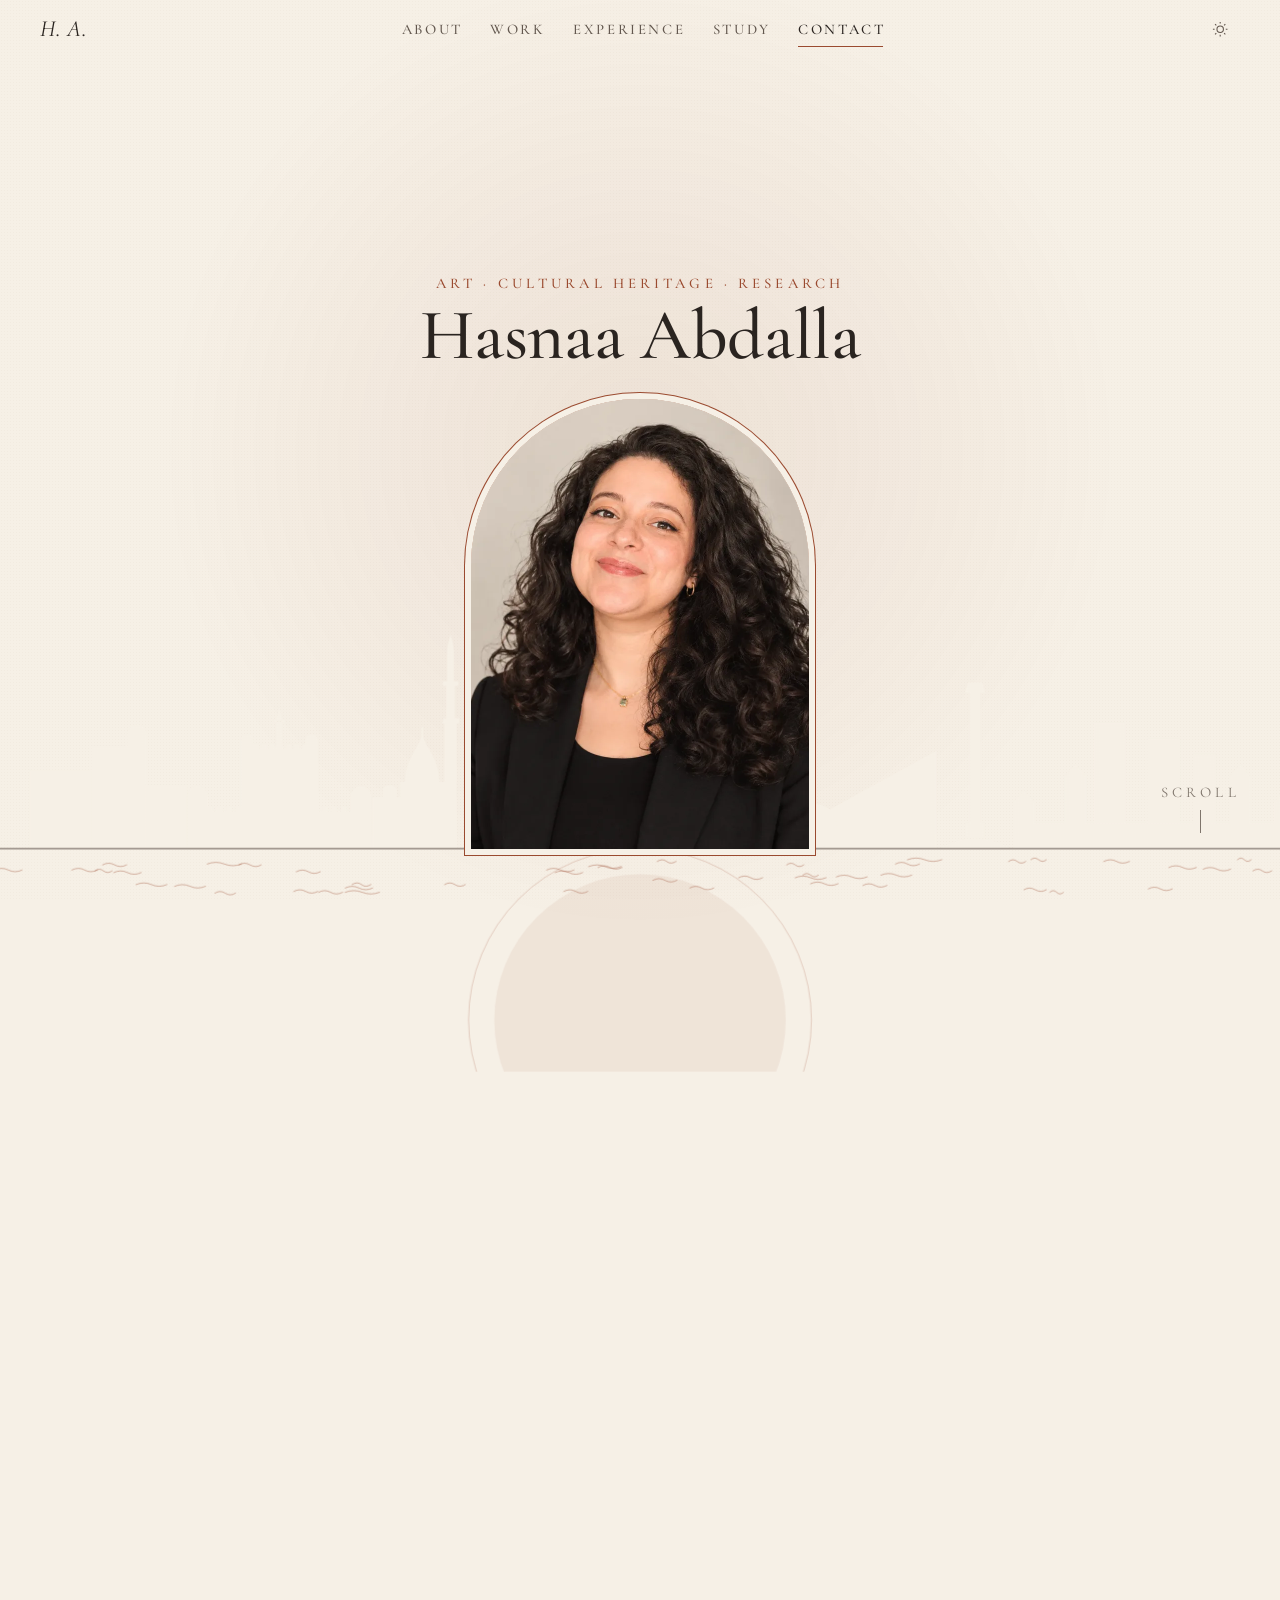
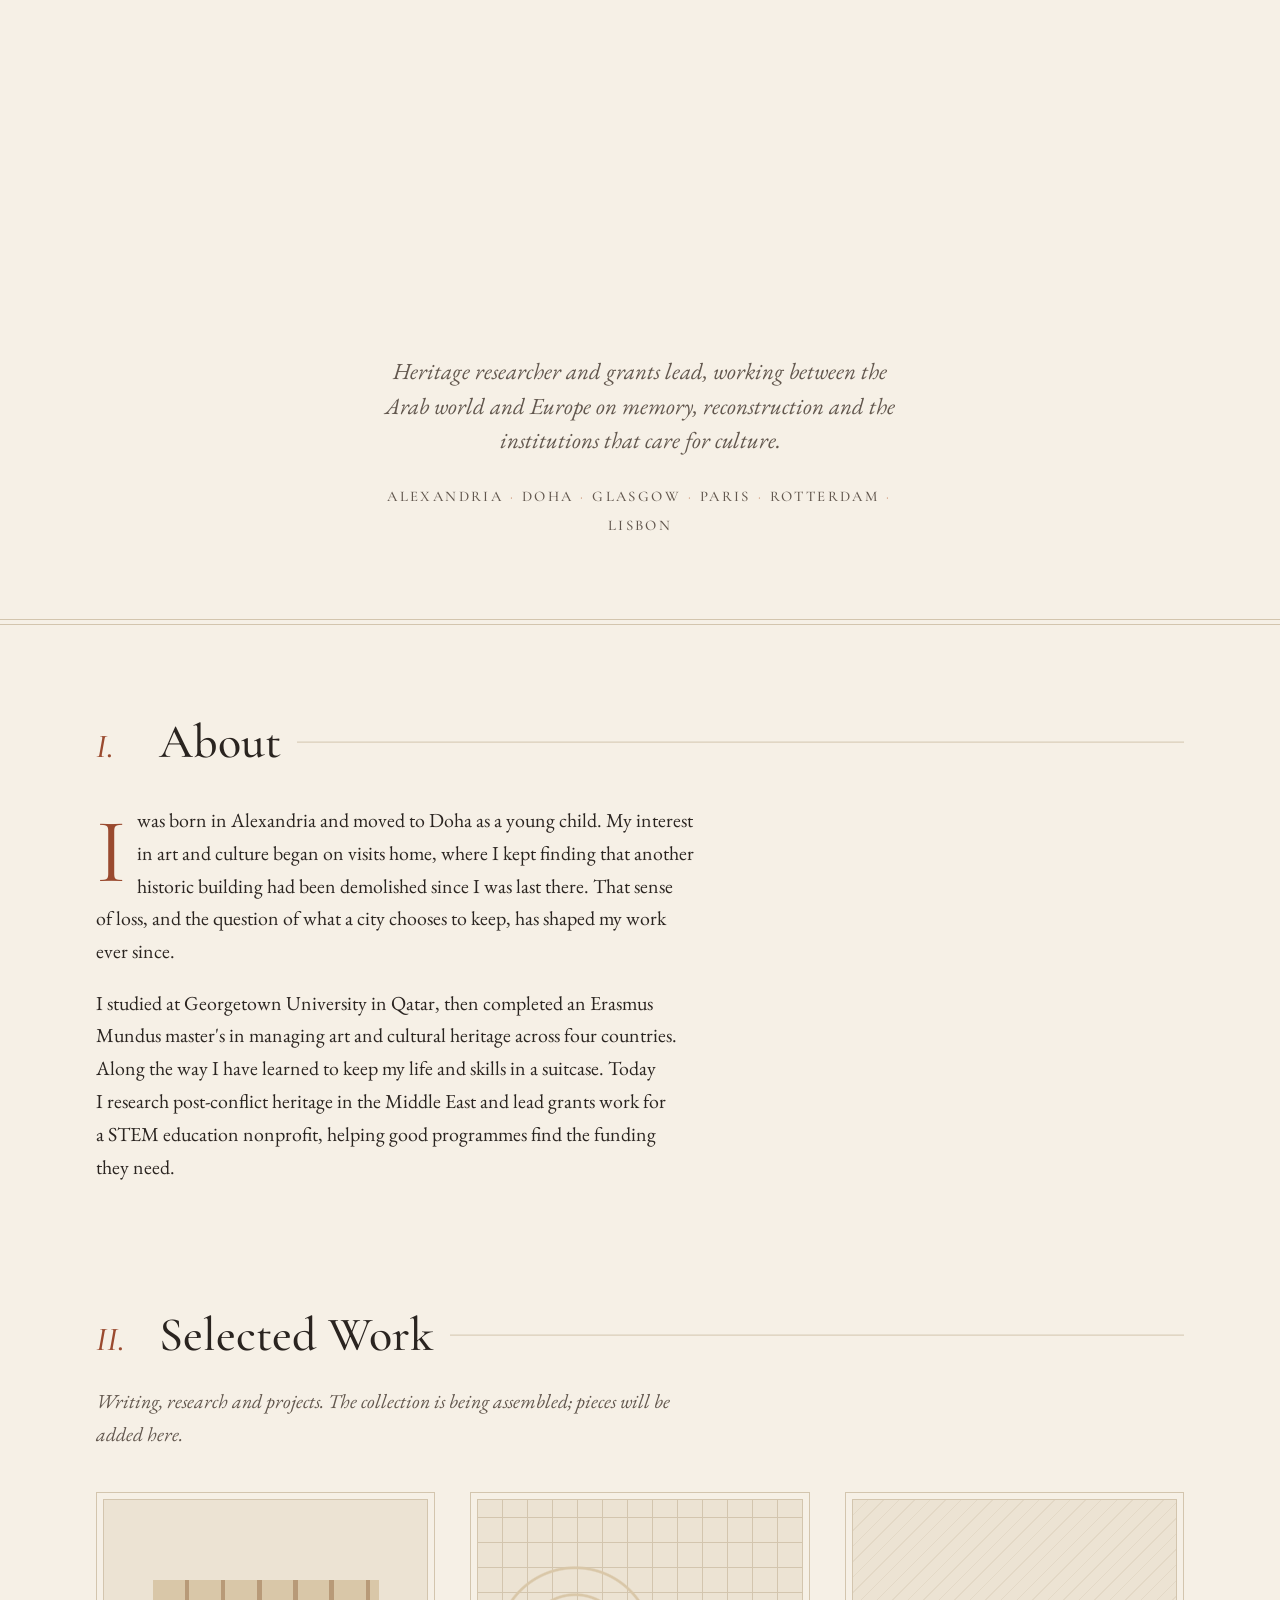
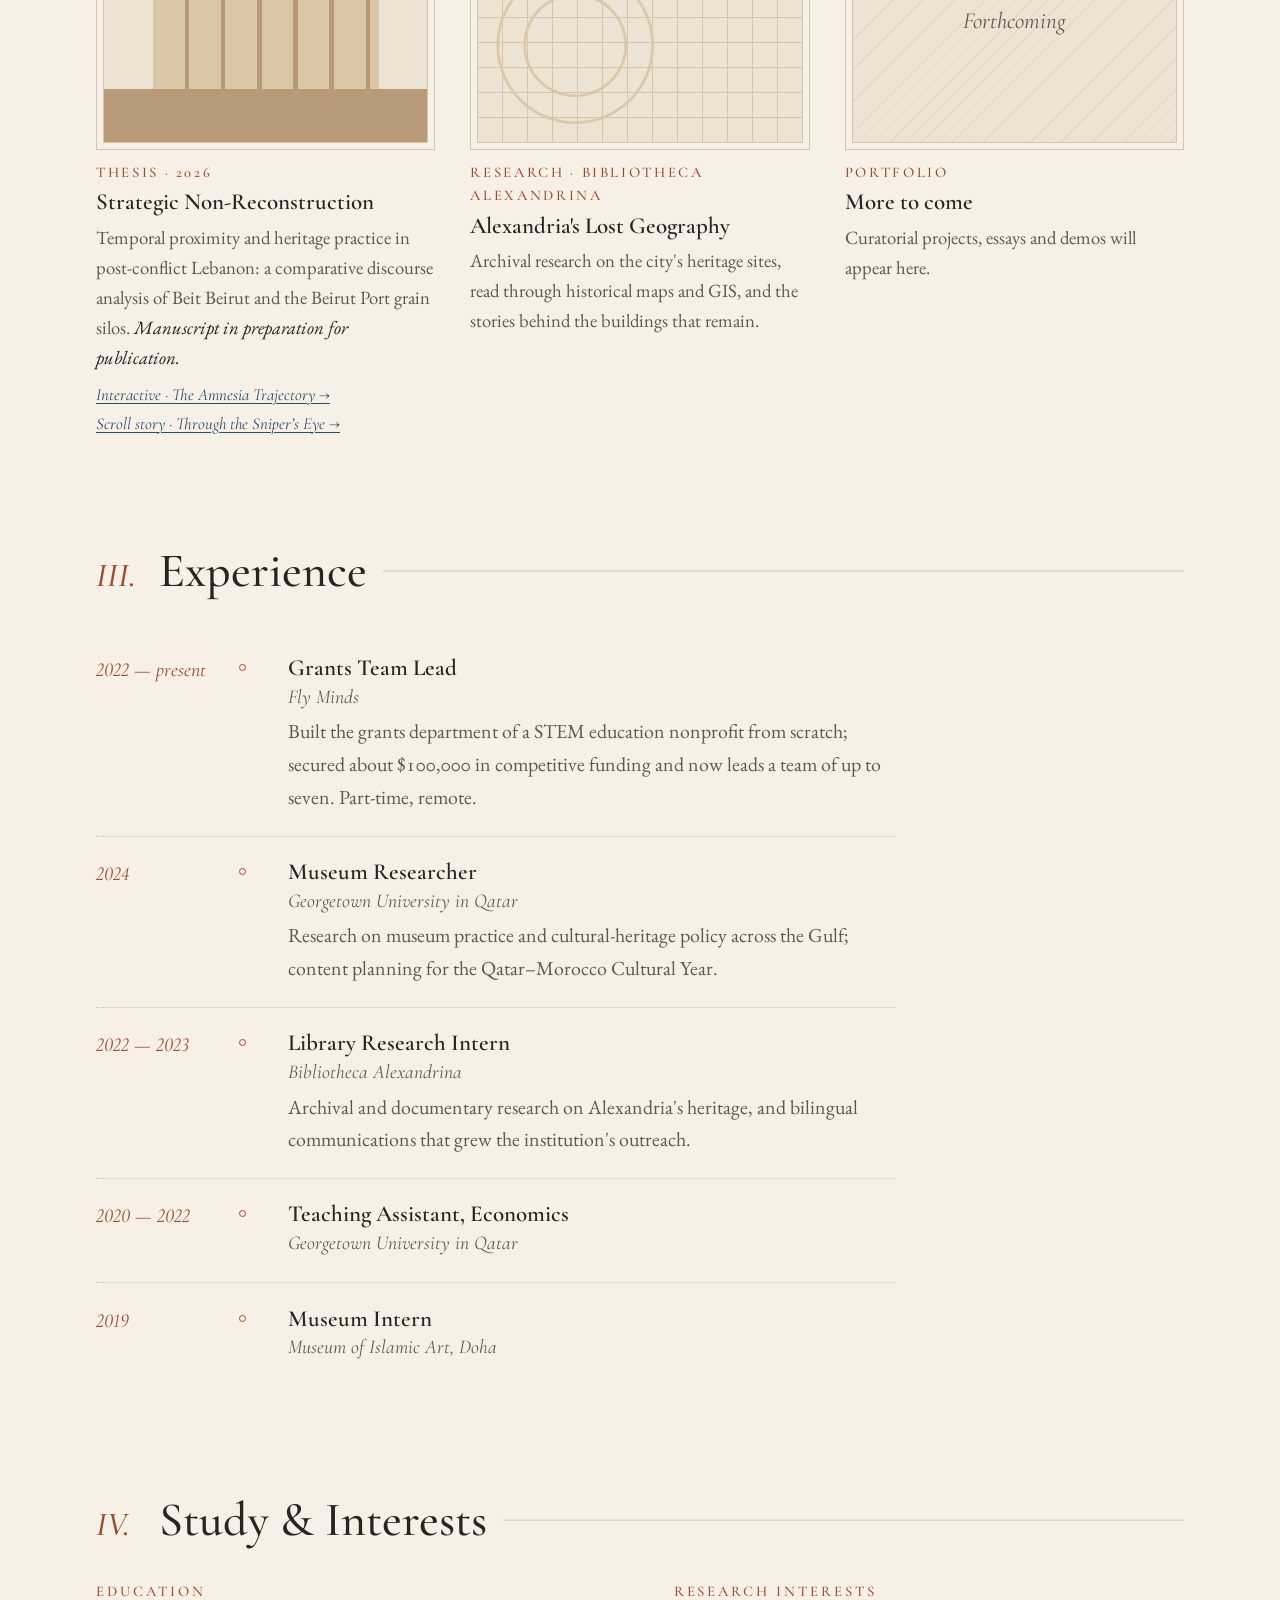
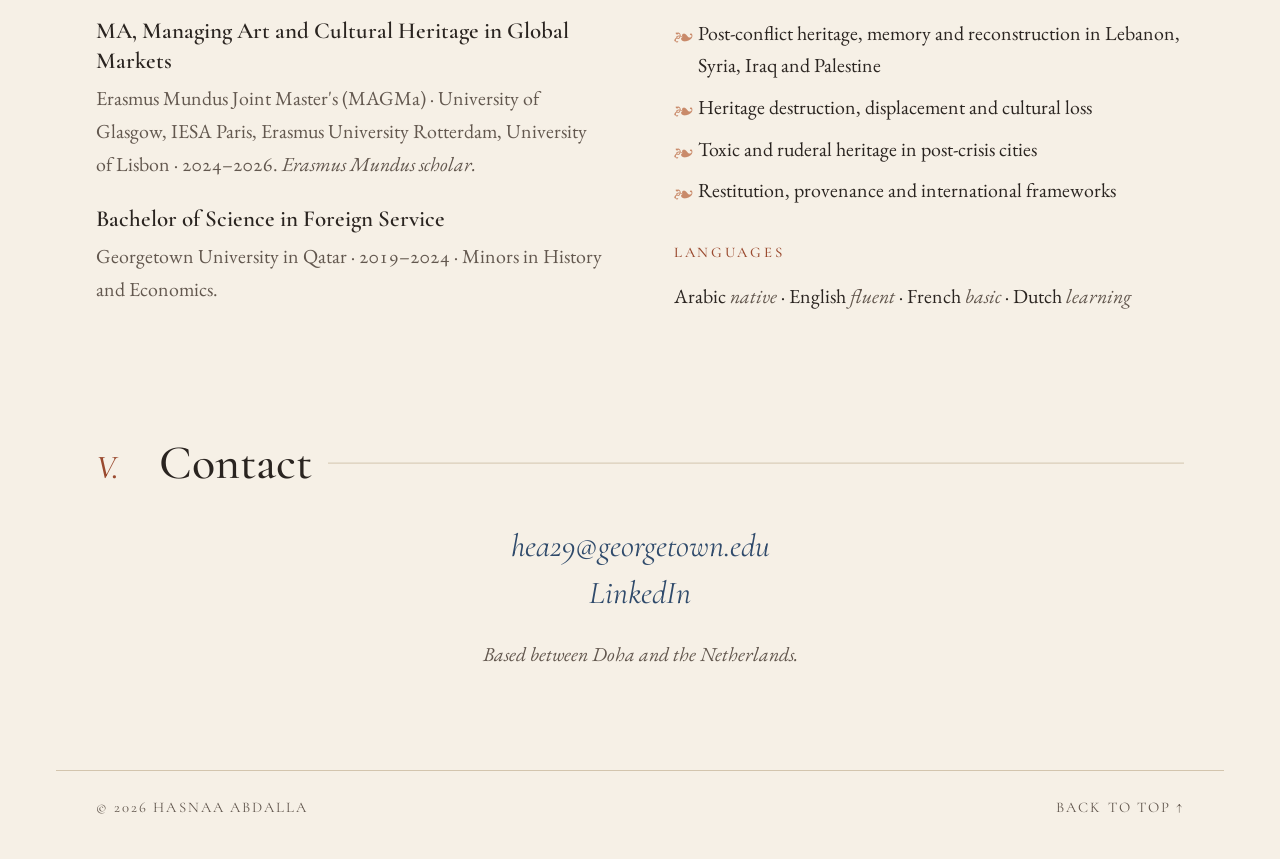
==== index.html @ e1346500 "Hero: arched photo in front of an Alexandria skyline that builds on scroll The photo now takes the p" ====
<!doctype html>
<html lang="en-GB" class="no-js">
<head>
  <meta charset="utf-8">
  <meta name="viewport" content="width=device-width, initial-scale=1">
  <title>Hasnaa Abdalla</title>
  <meta name="description" content="Hasnaa Abdalla — cultural heritage researcher and grants lead. Born in Alexandria, raised in Doha, trained across Glasgow, Paris, Rotterdam and Lisbon.">
  <meta property="og:title" content="Hasnaa Abdalla">
  <meta property="og:description" content="Cultural heritage, research and grants. Alexandria · Doha · Europe.">
  <meta property="og:type" content="website">
  <meta name="theme-color" content="#f6f0e6" media="(prefers-color-scheme: light)">
  <meta name="theme-color" content="#1b1714" media="(prefers-color-scheme: dark)">
  <script>
    document.documentElement.className = 'js';
    try { var t = localStorage.getItem('theme'); if (t) document.documentElement.dataset.theme = t; } catch (e) {}
  </script>
  <link rel="icon" href="assets/img/favicon.svg" type="image/svg+xml">
  <link rel="preconnect" href="https://fonts.googleapis.com">
  <link rel="preconnect" href="https://fonts.gstatic.com" crossorigin>
  <link href="https://fonts.googleapis.com/css2?family=Cormorant+Garamond:ital,wght@0,400;0,500;0,600;1,400;1,500&family=EB+Garamond:ital,wght@0,400;0,500;1,400&display=swap" rel="stylesheet">
  <link rel="stylesheet" href="assets/css/style.css">
</head>
<body>

  <a class="skip" href="#main">Skip to content</a>

  <div class="progress" aria-hidden="true"></div>

  <header class="topbar">
    <a class="monogram" href="#top" aria-label="Back to top">H. A.</a>
    <nav class="nav" id="site-nav" aria-label="Sections">
      <a href="#about">About</a>
      <a href="#work">Work</a>
      <a href="#experience">Experience</a>
      <a href="#study">Study</a>
      <a href="#contact">Contact</a>
    </nav>
    <div class="bar-actions">
      <button class="icon-btn theme-toggle" type="button" aria-label="Toggle dark mode">
        <svg class="sun" viewBox="0 0 24 24" fill="none" stroke="currentColor" stroke-width="1.4" aria-hidden="true"><circle cx="12" cy="12" r="4.2"/><path d="M12 2.5v2.2M12 19.3v2.2M2.5 12h2.2M19.3 12h2.2M5.3 5.3l1.6 1.6M17.1 17.1l1.6 1.6M5.3 18.7l1.6-1.6M17.1 6.9l1.6-1.6"/></svg>
        <svg class="moon" viewBox="0 0 24 24" fill="none" stroke="currentColor" stroke-width="1.4" aria-hidden="true"><path d="M20 14.5A8.5 8.5 0 0 1 9.5 4a8.5 8.5 0 1 0 10.5 10.5z"/></svg>
      </button>
      <button class="icon-btn menu-toggle" type="button" aria-label="Open menu" aria-expanded="false" aria-controls="site-nav"><span></span></button>
    </div>
  </header>

  <div class="masthead hero" id="top">
    <div class="hero-track">
      <div class="hero-stage">
        <div class="hero-sky" aria-hidden="true">
          <!-- Alexandria skyline. Each building constructs itself as the page scrolls:
               --p (0 to 1) is set in assets/js/main.js; each building has a start (--s)
               and a duration (--d) on that scale. Left to right: Qaitbay Citadel, the
               Corniche, Abu al-Abbas al-Mursi Mosque, the Bibliotheca Alexandrina and its
               planetarium, Pompey's Pillar, Stanley Bridge. -->
          <svg viewBox="0 0 1600 420" preserveAspectRatio="xMidYMax slice">
            <defs><clipPath id="sky-above"><rect x="0" y="0" width="1600" height="360" /></clipPath></defs>
            <g class="sun" clip-path="url(#sky-above)">
              <circle class="sun-disc" cx="800" cy="300" r="170" />
              <circle class="sun-ring" cx="800" cy="300" r="200" />
            </g>
            <g class="bld far" style="--s:0.500;--d:0.160">
              <path class="fill" d="M0 360 V333 H46 V301 H97 V338 H126 V336 H186 V305 H235 V310 H264 V340 H303 V315 H334 V338 H386 V337 H427 V339 H480 V328 H513 V306 H542 V339 H593 V340 H633 V324 H667 V333 H719 V335 H779 V307 H824 V336 H861 V319 H899 V307 H931 V306 H961 V303 H990 V311 H1029 V315 H1089 V313 H1135 V319 H1190 V327 H1235 V298 H1272 V337 H1313 V309 H1358 V321 H1415 V324 H1469 V335 H1499 V316 H1557 V294 H1593 V333 H1640 V360" />
              <path class="d" pathLength="1" d="M0 360 V333 H46 V301 H97 V338 H126 V336 H186 V305 H235 V310 H264 V340 H303 V315 H334 V338 H386 V337 H427 V339 H480 V328 H513 V306 H542 V339 H593 V340 H633 V324 H667 V333 H719 V335 H779 V307 H824 V336 H861 V319 H899 V307 H931 V306 H961 V303 H990 V311 H1029 V315 H1089 V313 H1135 V319 H1190 V327 H1235 V298 H1272 V337 H1313 V309 H1358 V321 H1415 V324 H1469 V335 H1499 V316 H1557 V294 H1593 V333 H1640 V360" />
            </g>
            <g class="bld " style="--s:0.020;--d:0.120">
              <path class="guide" d="M640 360 V222 M720 360 V222 M622 250 H738" />
              <path class="fill" d="M640 360 V250 H720 V360 Z" />
              <path class="d" pathLength="1" d="M640 360 V250 H720 V360 Z" />
              <path class="d dt" pathLength="1" d="M652 266 h9 v12 h-9 Z M652 288 h9 v12 h-9 Z M652 310 h9 v12 h-9 Z M652 332 h9 v12 h-9 Z M672 266 h9 v12 h-9 Z M672 288 h9 v12 h-9 Z M672 310 h9 v12 h-9 Z M672 332 h9 v12 h-9 Z M692 266 h9 v12 h-9 Z M692 288 h9 v12 h-9 Z M692 310 h9 v12 h-9 Z M692 332 h9 v12 h-9 Z" />
            </g>
            <g class="bld " style="--s:0.040;--d:0.120">
              <path class="guide" d="M720 360 V257 M790 360 V257 M702 285 H808" />
              <path class="fill" d="M720 360 V285 H790 V360 Z" />
              <path class="d" pathLength="1" d="M720 360 V285 H790 V360 Z" />
              <path class="d dt" pathLength="1" d="M732 310 V302.0 A4.0 4.0 0 0 1 740 302.0 V310 Z M732 330 V322.0 A4.0 4.0 0 0 1 740 322.0 V330 Z M732 350 V342.0 A4.0 4.0 0 0 1 740 342.0 V350 Z M750 310 V302.0 A4.0 4.0 0 0 1 758 302.0 V310 Z M750 330 V322.0 A4.0 4.0 0 0 1 758 322.0 V330 Z M750 350 V342.0 A4.0 4.0 0 0 1 758 342.0 V350 Z M768 310 V302.0 A4.0 4.0 0 0 1 776 302.0 V310 Z M768 330 V322.0 A4.0 4.0 0 0 1 776 322.0 V330 Z M768 350 V342.0 A4.0 4.0 0 0 1 776 342.0 V350 Z" />
            </g>
            <g class="bld " style="--s:0.060;--d:0.140">
              <path class="guide" d="M790 360 V198 M880 360 V198 M772 226 H898" />
              <path class="fill" d="M790 360 V238 H808 V226 H862 V238 H880 V360 Z" />
              <path class="d" pathLength="1" d="M790 360 V238 H808 V226 H862 V238 H880 V360 Z" />
              <path class="d dt" pathLength="1" d="M800 266 V256.5 A4.5 4.5 0 0 1 809 256.5 V266 Z M800 288 V278.5 A4.5 4.5 0 0 1 809 278.5 V288 Z M800 310 V300.5 A4.5 4.5 0 0 1 809 300.5 V310 Z M800 332 V322.5 A4.5 4.5 0 0 1 809 322.5 V332 Z M816 266 V256.5 A4.5 4.5 0 0 1 825 256.5 V266 Z M816 288 V278.5 A4.5 4.5 0 0 1 825 278.5 V288 Z M816 310 V300.5 A4.5 4.5 0 0 1 825 300.5 V310 Z M816 332 V322.5 A4.5 4.5 0 0 1 825 322.5 V332 Z M832 266 V256.5 A4.5 4.5 0 0 1 841 256.5 V266 Z M832 288 V278.5 A4.5 4.5 0 0 1 841 278.5 V288 Z M832 310 V300.5 A4.5 4.5 0 0 1 841 300.5 V310 Z M832 332 V322.5 A4.5 4.5 0 0 1 841 322.5 V332 Z M848 266 V256.5 A4.5 4.5 0 0 1 857 256.5 V266 Z M848 288 V278.5 A4.5 4.5 0 0 1 857 278.5 V288 Z M848 310 V300.5 A4.5 4.5 0 0 1 857 300.5 V310 Z M848 332 V322.5 A4.5 4.5 0 0 1 857 322.5 V332 Z M864 266 V256.5 A4.5 4.5 0 0 1 873 256.5 V266 Z M864 288 V278.5 A4.5 4.5 0 0 1 873 278.5 V288 Z M864 310 V300.5 A4.5 4.5 0 0 1 873 300.5 V310 Z M864 332 V322.5 A4.5 4.5 0 0 1 873 322.5 V332 Z M790 244 H880" />
            </g>
            <g class="bld " style="--s:0.080;--d:0.120">
              <path class="guide" d="M880 360 V240 M960 360 V240 M862 268 H978" />
              <path class="fill" d="M880 360 V268 H960 V360 Z" />
              <path class="d" pathLength="1" d="M880 360 V268 H960 V360 Z" />
              <path class="d dt" pathLength="1" d="M892 282 h9 v11 h-9 Z M892 302 h9 v11 h-9 Z M892 322 h9 v11 h-9 Z M910 282 h9 v11 h-9 Z M910 302 h9 v11 h-9 Z M910 322 h9 v11 h-9 Z M928 282 h9 v11 h-9 Z M928 302 h9 v11 h-9 Z M928 322 h9 v11 h-9 Z M946 282 h9 v11 h-9 Z M946 302 h9 v11 h-9 Z M946 322 h9 v11 h-9 Z" />
            </g>
            <g class="bld " style="--s:0.080;--d:0.180" transform="translate(-40 0)">
              <path class="guide" d="M528 360 V68 M626 360 V68 M510 96 H644" />
              <path class="fill" d="M528 360 V300 H540 V290 A10 10 0 0 1 556 290 V300 H560 V282 H566 C566 255 584 240 585 228 L585 218 L587 218 L587 228 C588 240 606 255 606 282 H612 V300 H618 V360 Z M612 360 V214 H626 V360 Z M609 214 H629 V208 H611 Z M614 208 V170 H624 V208 M610 170 H628 V165 H610 Z M615 165 V132 H623 V165 M615 132 C615 120 619 114 619 108 C619 114 623 120 623 132 Z M619 108 V96" />
              <path class="d" pathLength="1" d="M528 360 V300 H540 V290 A10 10 0 0 1 556 290 V300 H560 V282 H566 C566 255 584 240 585 228 L585 218 L587 218 L587 228 C588 240 606 255 606 282 H612 V300 H618 V360 Z M612 360 V214 H626 V360 Z M609 214 H629 V208 H611 Z M614 208 V170 H624 V208 M610 170 H628 V165 H610 Z M615 165 V132 H623 V165 M615 132 C615 120 619 114 619 108 C619 114 623 120 623 132 Z M619 108 V96" />
              <path class="d dt" pathLength="1" d="M534 334 V320.0 A4.0 4.0 0 0 1 542 320.0 V334 Z M550 334 V320.0 A4.0 4.0 0 0 1 558 320.0 V334 Z M566 334 V320.0 A4.0 4.0 0 0 1 574 320.0 V334 Z M582 334 V320.0 A4.0 4.0 0 0 1 590 320.0 V334 Z M598 334 V320.0 A4.0 4.0 0 0 1 606 320.0 V334 Z M560 300 H612 M570 290 H602 M619 230 V250 M619 185 V200 M619 145 V158" />
            </g>
            <g class="bld " style="--s:0.120;--d:0.180">
              <path class="guide" d="M968 360 V218 M1146 360 V218 M950 246 H1164" />
              <path class="fill" d="M968 360 V344 L1146 246 V360 Z" />
              <path class="d" pathLength="1" d="M968 360 V344 L1146 246 V360 Z" />
              <path class="d dt" pathLength="1" d="M968 345.8 L1146 248.3 M968 347.6 L1146 250.6 M968 349.3 L1146 252.8 M968 351.1 L1146 255.1 M968 352.9 L1146 257.4 M968 354.7 L1146 259.7 M968 356.4 L1146 262.0 M968 358.2 L1146 264.2 M984 335.2 L984 345.2 M1000 326.4 L1000 336.4 M1016 317.6 L1016 327.6 M1032 308.8 L1032 318.8 M1048 300.0 L1048 310.0 M1064 291.1 L1064 301.1 M1080 282.3 L1080 292.3 M1096 273.5 L1096 283.5 M1112 264.7 L1112 274.7 M1128 255.9 L1128 265.9 M1144 247.1 L1144 257.1 M1122 326 h3 M1069 348 h7 M1133 350 h5 M1103 344 h5 M1136 331 h7 M1118 304 h3 M1094 330 h3 M1067 346 h5 M1133 343 h6 M1096 345 h6 M1104 301 h6 M1105 310 h7 M1074 331 h3 M1087 349 h5 M1076 347 h4 M1110 325 h6 M1070 310 h6 M1111 335 h5 M1077 352 h6 M1130 317 h6 M1105 343 h6 M1089 309 h3 M1082 309 h4 M1089 300 h6 M1135 311 h5 M1096 300 h4" />
            </g>
            <g class="bld " style="--s:0.200;--d:0.080">
              <path class="guide" d="M978 360 V280 M1030 360 V280 M960 308 H1048" />
              <path class="fill" d="M978 334 A26 26 0 1 1 1030 334 A26 26 0 1 1 978 334 Z" />
              <path class="d" pathLength="1" d="M978 334 A26 26 0 1 1 1030 334 A26 26 0 1 1 978 334 Z" />
              <path class="d dt" pathLength="1" d="M978 334 H1030 M984 320 Q1004 314 1024 320 M984 348 Q1004 354 1024 348" />
            </g>
            <g class="bld " style="--s:0.400;--d:0.140" transform="translate(-250 0)">
              <path class="guide" d="M338 360 V240 M410 360 V240 M320 268 H428" />
              <path class="fill" d="M338 360 V268 H410 V360 Z" />
              <path class="d" pathLength="1" d="M338 360 V268 H410 V360 Z" />
              <path class="d dt" pathLength="1" d="M346 294 V286.5 A4.5 4.5 0 0 1 355 286.5 V294 Z M346 312 V304.5 A4.5 4.5 0 0 1 355 304.5 V312 Z M346 330 V322.5 A4.5 4.5 0 0 1 355 322.5 V330 Z M346 348 V340.5 A4.5 4.5 0 0 1 355 340.5 V348 Z M364 294 V286.5 A4.5 4.5 0 0 1 373 286.5 V294 Z M364 312 V304.5 A4.5 4.5 0 0 1 373 304.5 V312 Z M364 330 V322.5 A4.5 4.5 0 0 1 373 322.5 V330 Z M364 348 V340.5 A4.5 4.5 0 0 1 373 340.5 V348 Z M382 294 V286.5 A4.5 4.5 0 0 1 391 286.5 V294 Z M382 312 V304.5 A4.5 4.5 0 0 1 391 304.5 V312 Z M382 330 V322.5 A4.5 4.5 0 0 1 391 322.5 V330 Z M382 348 V340.5 A4.5 4.5 0 0 1 391 340.5 V348 Z M400 294 V286.5 A4.5 4.5 0 0 1 409 286.5 V294 Z M400 312 V304.5 A4.5 4.5 0 0 1 409 304.5 V312 Z M400 330 V322.5 A4.5 4.5 0 0 1 409 322.5 V330 Z M400 348 V340.5 A4.5 4.5 0 0 1 409 340.5 V348 Z M338 276 H410 M342 300 H406 M342 318 H406 M342 336 H406" />
            </g>
            <g class="bld " style="--s:0.430;--d:0.140" transform="translate(-250 0)">
              <path class="guide" d="M410 360 V187 M474 360 V187 M392 215 H492" />
              <path class="fill" d="M410 360 V240 H452 V226 A11 11 0 0 1 474 226 V360 Z M452 240 H474" />
              <path class="d" pathLength="1" d="M410 360 V240 H452 V226 A11 11 0 0 1 474 226 V360 Z M452 240 H474" />
              <path class="d dt" pathLength="1" d="M418 254 h8 v12 h-8 Z M418 274 h8 v12 h-8 Z M418 294 h8 v12 h-8 Z M418 314 h8 v12 h-8 Z M418 334 h8 v12 h-8 Z M434 254 h8 v12 h-8 Z M434 274 h8 v12 h-8 Z M434 294 h8 v12 h-8 Z M434 314 h8 v12 h-8 Z M434 334 h8 v12 h-8 Z M456 250 V350 M470 250 V350 M463 215 V206" />
            </g>
            <g class="bld " style="--s:0.460;--d:0.120" transform="translate(-250 0)">
              <path class="guide" d="M474 360 V258 M522 360 V258 M456 286 H540" />
              <path class="fill" d="M474 360 V286 H522 V360 Z" />
              <path class="d" pathLength="1" d="M474 360 V286 H522 V360 Z" />
              <path class="d dt" pathLength="1" d="M482 309 V301.5 A3.5 3.5 0 0 1 489 301.5 V309 Z M482 327 V319.5 A3.5 3.5 0 0 1 489 319.5 V327 Z M482 345 V337.5 A3.5 3.5 0 0 1 489 337.5 V345 Z M496 309 V301.5 A3.5 3.5 0 0 1 503 301.5 V309 Z M496 327 V319.5 A3.5 3.5 0 0 1 503 319.5 V327 Z M496 345 V337.5 A3.5 3.5 0 0 1 503 337.5 V345 Z M510 309 V301.5 A3.5 3.5 0 0 1 517 301.5 V309 Z M510 327 V319.5 A3.5 3.5 0 0 1 517 319.5 V327 Z M510 345 V337.5 A3.5 3.5 0 0 1 517 337.5 V345 Z" />
            </g>
            <g class="bld " style="--s:0.260;--d:0.120">
              <path class="guide" d="M1179 360 V138 M1203 360 V138 M1161 166 H1221" />
              <path class="fill" d="M1150 360 Q1190 336 1232 360 Z M1180 346 V330 H1202 V346 M1185 330 V178 H1197 V330 M1179 178 L1203 178 L1199 166 L1183 166 Z" />
              <path class="d" pathLength="1" d="M1150 360 Q1190 336 1232 360 Z M1180 346 V330 H1202 V346 M1185 330 V178 H1197 V330 M1179 178 L1203 178 L1199 166 L1183 166 Z" />
              <path class="d dt" pathLength="1" d="M1191 320 V190" />
            </g>
            <g class="bld " style="--s:0.300;--d:0.200" transform="translate(219.2 72) scale(.8)">
              <path class="guide" d="M66 360 V126 M334 360 V126 M48 154 H352" />
              <path class="fill" d="M66 360 V306 L66 299 L74 299 L74 306 L80 306 L80 299 L88 299 L88 306 L94 306 L94 299 L102 299 L102 306 L108 306 L108 299 L116 299 L116 306 L122 306 L122 299 L130 299 L130 306 L136 306 L136 299 L144 299 L144 306 L150 306 L150 299 L158 299 L158 306 L164 306 L164 299 L172 299 L172 306 L178 306 L178 299 L186 299 L186 306 L192 306 L192 299 L200 299 L200 306 L206 306 L206 299 L214 299 L214 306 L220 306 L220 299 L228 299 L228 306 L234 306 L234 299 L242 299 L242 306 L248 306 L248 299 L256 299 L256 306 L262 306 L262 299 L270 299 L270 306 L276 306 L276 299 L284 299 L284 306 L290 306 L290 299 L298 299 L298 306 L304 306 L304 299 L312 299 L312 306 L318 306 L318 299 L326 299 L326 306 L332 306 L334 306 V360 Z M66 360 V284 A15 15 0 0 1 96 284 V360 M304 360 V284 A15 15 0 0 1 334 284 V360 M150 306 V214 L150 208 L157 208 L157 214 L162 214 L162 208 L169 208 L169 214 L174 214 L174 208 L181 208 L181 214 L186 214 L186 208 L193 208 L193 214 L198 214 L198 208 L205 208 L205 214 L210 214 L210 208 L217 208 L217 214 L222 214 L222 208 L229 208 L229 214 L234 214 L234 208 L241 208 L241 214 L246 214 L250 214 V306 M144 306 V202 A9 9 0 0 1 162 202 V306 M238 306 V202 A9 9 0 0 1 256 202 V306 M196 214 V168 H204 V214 M192 176 H208 V172 H192 Z M197 168 L200 154 L203 168" />
              <path class="d" pathLength="1" d="M66 360 V306 L66 299 L74 299 L74 306 L80 306 L80 299 L88 299 L88 306 L94 306 L94 299 L102 299 L102 306 L108 306 L108 299 L116 299 L116 306 L122 306 L122 299 L130 299 L130 306 L136 306 L136 299 L144 299 L144 306 L150 306 L150 299 L158 299 L158 306 L164 306 L164 299 L172 299 L172 306 L178 306 L178 299 L186 299 L186 306 L192 306 L192 299 L200 299 L200 306 L206 306 L206 299 L214 299 L214 306 L220 306 L220 299 L228 299 L228 306 L234 306 L234 299 L242 299 L242 306 L248 306 L248 299 L256 299 L256 306 L262 306 L262 299 L270 299 L270 306 L276 306 L276 299 L284 299 L284 306 L290 306 L290 299 L298 299 L298 306 L304 306 L304 299 L312 299 L312 306 L318 306 L318 299 L326 299 L326 306 L332 306 L334 306 V360 Z M66 360 V284 A15 15 0 0 1 96 284 V360 M304 360 V284 A15 15 0 0 1 334 284 V360 M150 306 V214 L150 208 L157 208 L157 214 L162 214 L162 208 L169 208 L169 214 L174 214 L174 208 L181 208 L181 214 L186 214 L186 208 L193 208 L193 214 L198 214 L198 208 L205 208 L205 214 L210 214 L210 208 L217 208 L217 214 L222 214 L222 208 L229 208 L229 214 L234 214 L234 208 L241 208 L241 214 L246 214 L250 214 V306 M144 306 V202 A9 9 0 0 1 162 202 V306 M238 306 V202 A9 9 0 0 1 256 202 V306 M196 214 V168 H204 V214 M192 176 H208 V172 H192 Z M197 168 L200 154 L203 168" />
              <path class="d dt" pathLength="1" d="M190 360 V340.0 A10.0 10.0 0 0 1 210 340.0 V360 Z M166 236 V250 M178 236 V250 M190 236 V250 M202 236 V250 M214 236 V250 M226 236 V250 M160 276 V266.0 A4.0 4.0 0 0 1 168 266.0 V276 Z M180 276 V266.0 A4.0 4.0 0 0 1 188 266.0 V276 Z M200 276 V266.0 A4.0 4.0 0 0 1 208 266.0 V276 Z M220 276 V266.0 A4.0 4.0 0 0 1 228 266.0 V276 Z M240 276 V266.0 A4.0 4.0 0 0 1 248 266.0 V276 Z M76 300 V312 M86 300 V312 M314 300 V312 M324 300 V312" />
            </g>
            <g class="bld " style="--s:0.420;--d:0.200">
              <path class="guide" d="M1236 360 V234 M1564 360 V234 M1218 262 H1582" />
              <path class="fill" d="M1236 360 V330 H1564 V360 M1244 360 V346 A16 16 0 0 1 1276 346 V360 M1284 360 V346 A16 16 0 0 1 1316 346 V360 M1324 360 V346 A16 16 0 0 1 1356 346 V360 M1364 360 V346 A16 16 0 0 1 1396 346 V360 M1404 360 V346 A16 16 0 0 1 1436 346 V360 M1444 360 V346 A16 16 0 0 1 1476 346 V360 M1484 360 V346 A16 16 0 0 1 1516 346 V360 M1524 360 V346 A16 16 0 0 1 1556 346 V360 M1296 330 V276 L1308 262 L1320 276 V330 M1293 276 H1323 M1488 330 V276 L1500 262 L1512 276 V330 M1485 276 H1515 M1236 330 V306 L1248 292 L1260 306 V330 M1233 306 H1263 M1540 330 V306 L1552 292 L1564 306 V330 M1537 306 H1567" />
              <path class="d" pathLength="1" d="M1236 360 V330 H1564 V360 M1244 360 V346 A16 16 0 0 1 1276 346 V360 M1284 360 V346 A16 16 0 0 1 1316 346 V360 M1324 360 V346 A16 16 0 0 1 1356 346 V360 M1364 360 V346 A16 16 0 0 1 1396 346 V360 M1404 360 V346 A16 16 0 0 1 1436 346 V360 M1444 360 V346 A16 16 0 0 1 1476 346 V360 M1484 360 V346 A16 16 0 0 1 1516 346 V360 M1524 360 V346 A16 16 0 0 1 1556 346 V360 M1296 330 V276 L1308 262 L1320 276 V330 M1293 276 H1323 M1488 330 V276 L1500 262 L1512 276 V330 M1485 276 H1515 M1236 330 V306 L1248 292 L1260 306 V330 M1233 306 H1263 M1540 330 V306 L1552 292 L1564 306 V330 M1537 306 H1567" />
              <path class="d dt" pathLength="1" d="M1236 322 H1564 M1240 322 V330 M1250 322 V330 M1260 322 V330 M1270 322 V330 M1280 322 V330 M1290 322 V330 M1300 322 V330 M1310 322 V330 M1320 322 V330 M1330 322 V330 M1340 322 V330 M1350 322 V330 M1360 322 V330 M1370 322 V330 M1380 322 V330 M1390 322 V330 M1400 322 V330 M1410 322 V330 M1420 322 V330 M1430 322 V330 M1440 322 V330 M1450 322 V330 M1460 322 V330 M1470 322 V330 M1480 322 V330 M1490 322 V330 M1500 322 V330 M1510 322 V330 M1520 322 V330 M1530 322 V330 M1540 322 V330 M1550 322 V330 M1560 322 V330 M1302 312 V296.0 A6.0 6.0 0 0 1 1314 296.0 V312 Z M1494 312 V296.0 A6.0 6.0 0 0 1 1506 296.0 V312 Z" />
            </g>
            <g class="bld mid" style="--s:0.480;--d:0.120">
              <path class="guide" d="M1330 360 V186 M1472 360 V186 M1312 214 H1490" />
              <path class="fill" d="M1330 330 V214 H1366 V330 M1392 330 V232 H1430 V330 M1446 330 V250 H1472 V330" />
              <path class="d" pathLength="1" d="M1330 330 V214 H1366 V330 M1392 330 V232 H1430 V330 M1446 330 V250 H1472 V330" />
              <path class="d dt" pathLength="1" d="M1334 224 H1362 M1334 234 H1362 M1334 244 H1362 M1334 254 H1362 M1334 264 H1362 M1334 274 H1362 M1334 284 H1362 M1334 294 H1362 M1334 304 H1362 M1334 314 H1362 M1334 324 H1362 M1396 242 H1426 M1396 252 H1426 M1396 262 H1426 M1396 272 H1426 M1396 282 H1426 M1396 292 H1426 M1396 302 H1426 M1396 312 H1426 M1396 322 H1426" />
            </g>
            <g class="bld palm" style="--s:0.580;--d:.06">
              <path class="d" pathLength="1" d="M70 360 Q68.4 330.0 62 300 M62.0 300.0 Q46.0 284.2 30.1 288.4 M62.0 300.0 Q53.4 277.7 44.8 275.4 M62.0 300.0 Q69.5 277.0 77.0 274.0 M62.0 300.0 Q78.0 284.2 93.9 288.4 M62.0 300.0 Q61.0 279.0 60.1 278.1 M62.0 300.0 Q49.2 292.3 36.4 304.5 M62.0 300.0 Q74.8 292.3 87.6 304.5" />
            </g>
            <g class="bld palm" style="--s:0.600;--d:.06">
              <path class="d" pathLength="1" d="M268 360 Q269.2 328.0 274 296 M274.0 296.0 Q258.0 280.2 242.1 284.4 M274.0 296.0 Q265.4 273.7 256.8 271.4 M274.0 296.0 Q281.5 273.0 289.0 270.0 M274.0 296.0 Q290.0 280.2 305.9 284.4 M274.0 296.0 Q273.0 275.0 272.1 274.1 M274.0 296.0 Q261.2 288.3 248.4 300.5 M274.0 296.0 Q286.8 288.3 299.6 300.5" />
            </g>
            <g class="bld palm" style="--s:0.620;--d:.06">
              <path class="d" pathLength="1" d="M1158 360 Q1156.8 331.0 1152 302 M1152.0 302.0 Q1136.0 286.2 1120.1 290.4 M1152.0 302.0 Q1143.4 279.7 1134.8 277.4 M1152.0 302.0 Q1159.5 279.0 1167.0 276.0 M1152.0 302.0 Q1168.0 286.2 1183.9 290.4 M1152.0 302.0 Q1151.0 281.0 1150.1 280.1 M1152.0 302.0 Q1139.2 294.3 1126.4 306.5 M1152.0 302.0 Q1164.8 294.3 1177.6 306.5" />
            </g>
            <g class="bld palm" style="--s:0.640;--d:.06">
              <path class="d" pathLength="1" d="M1236 360 Q1237.6 335.0 1244 310 M1244.0 310.0 Q1228.0 294.2 1212.1 298.4 M1244.0 310.0 Q1235.4 287.7 1226.8 285.4 M1244.0 310.0 Q1251.5 287.0 1259.0 284.0 M1244.0 310.0 Q1260.0 294.2 1275.9 298.4 M1244.0 310.0 Q1243.0 289.0 1242.1 288.1 M1244.0 310.0 Q1231.2 302.3 1218.4 314.5 M1244.0 310.0 Q1256.8 302.3 1269.6 314.5" />
            </g>
            <g class="bld palm" style="--s:0.600;--d:.06">
              <path class="d" pathLength="1" d="M930 360 Q931.0 333.0 935 306 M935.0 306.0 Q919.0 290.2 903.1 294.4 M935.0 306.0 Q926.4 283.7 917.8 281.4 M935.0 306.0 Q942.5 283.0 950.0 280.0 M935.0 306.0 Q951.0 290.2 966.9 294.4 M935.0 306.0 Q934.0 285.0 933.1 284.1 M935.0 306.0 Q922.2 298.3 909.4 310.5 M935.0 306.0 Q947.8 298.3 960.6 310.5" />
            </g>
            <g class="bld palm" style="--s:0.610;--d:.06">
              <path class="d" pathLength="1" d="M660 360 Q659.0 335.0 655 310 M655.0 310.0 Q639.0 294.2 623.1 298.4 M655.0 310.0 Q646.4 287.7 637.8 285.4 M655.0 310.0 Q662.5 287.0 670.0 284.0 M655.0 310.0 Q671.0 294.2 686.9 298.4 M655.0 310.0 Q654.0 289.0 653.1 288.1 M655.0 310.0 Q642.2 302.3 629.4 314.5 M655.0 310.0 Q667.8 302.3 680.6 314.5" />
            </g>
            <path class="ground" pathLength="1" d="M0 360 H1600" />
            <path class="waves" pathLength="1" d="M858 406 q7 -4 14 0 t14 0 M1248 408 q6 -4 13 0 t13 0 M257 404 q9 -4 18 0 t18 0 M1341 375 q8 -4 15 0 t15 0 M1393 407 q7 -4 14 0 t14 0 M815 397 q7 -4 14 0 t14 0 M212 402 q9 -4 18 0 t18 0 M820 375 q6 -4 11 0 t11 0 M137 385 q8 -4 15 0 t15 0 M332 379 q6 -4 13 0 t13 0 M1230 375 q5 -4 10 0 t10 0 M0 408 q5 -4 10 0 t10 0 M1098 378 q7 -4 14 0 t14 0 M1256 373 q4 -4 9 0 t9 0 M425 411 q7 -4 14 0 t14 0 M304 412 q6 -4 12 0 t12 0 M711 410 q7 -4 14 0 t14 0 M971 379 q5 -4 10 0 t10 0 M999 401 q8 -4 16 0 t16 0 M990 391 q4 -4 9 0 t9 0 M295 378 q10 -4 20 0 t20 0 M701 388 q8 -4 16 0 t16 0 M1417 382 q8 -4 16 0 t16 0 M47 385 q8 -4 16 0 t16 0 M740 381 q10 -4 19 0 t19 0 M1112 373 q10 -4 20 0 t20 0 M1081 391 q9 -4 18 0 t18 0 M186 388 q8 -4 16 0 t16 0 M751 382 q7 -4 14 0 t14 0 M456 406 q8 -4 16 0 t16 0 M1029 393 q9 -4 18 0 t18 0 M456 411 q10 -4 20 0 t20 0 M399 387 q7 -4 14 0 t14 0 M1515 386 q6 -4 11 0 t11 0 M1060 403 q7 -4 14 0 t14 0 M1497 373 q4 -4 8 0 t8 0 M572 402 q6 -4 12 0 t12 0 M396 410 q7 -4 14 0 t14 0 M915 394 q7 -4 14 0 t14 0 M164 386 q5 -4 10 0 t10 0 M464 402 q6 -4 11 0 t11 0 M691 385 q8 -4 16 0 t16 0 M1278 411 q4 -4 8 0 t8 0 M981 394 q9 -4 18 0 t18 0 M173 379 q7 -4 14 0 t14 0 M1457 384 q8 -4 16 0 t16 0" />
            <path class="birds" d="M700 150 q6 -6 12 0 q6 -6 12 0 M742 128 q5 -5 10 0 q5 -5 10 0 M668 120 q4 -4 8 0 q4 -4 8 0" />
          </svg>
        </div>
        <div class="hero-head">
          <p class="kicker">Art · Cultural Heritage · Research</p>
          <h1>Hasnaa Abdalla</h1>
        </div>
        <img class="hero-photo" src="assets/img/portrait-photo.webp" width="900" height="900"
             alt="Photograph of Hasnaa Abdalla, smiling, with long curly hair and a black blazer">
        <p class="hero-cue" aria-hidden="true">Scroll</p>
      </div>
    </div>
    <div class="title hero-after">
      <p class="lede">
        Heritage researcher and grants lead, working between the Arab world and Europe
        on memory, reconstruction and the institutions that care for culture.
      </p>
      <p class="places"><b>Alexandria</b> <span>·</span> <b>Doha</b> <span>·</span> <b>Glasgow</b> <span>·</span> <b>Paris</b> <span>·</span> <b>Rotterdam</b> <span>·</span> <b>Lisbon</b></p>
    </div>
  </div>

  <main id="main">

    <section id="about" class="section">
      <h2><span class="num">I.</span> About</h2>
      <div class="prose reveal">
        <p class="dropcap">
          I was born in Alexandria and moved to Doha as a young child. My interest in art and
          culture began on visits home, where I kept finding that another historic building had
          been demolished since I was last there. That sense of loss, and the question of what a
          city chooses to keep, has shaped my work ever since.
        </p>
        <p>
          I studied at Georgetown University in Qatar, then completed an Erasmus Mundus master's in
          managing art and cultural heritage across four countries. Along the way I have learned
          to keep my life and skills in a suitcase. Today I research post-conflict heritage in the
          Middle East and lead grants work for a STEM education nonprofit, helping good programmes
          find the funding they need.
        </p>
      </div>
    </section>

    <section id="work" class="section">
      <h2><span class="num">II.</span> Selected Work</h2>
      <p class="section-note reveal">Writing, research and projects. The collection is being assembled; pieces will be added here.</p>

      <div class="gallery">
        <article class="piece reveal">
          <div class="plate plate--silos" aria-hidden="true"></div>
          <p class="piece-meta">Thesis · 2026</p>
          <h3>Strategic Non-Reconstruction</h3>
          <p>Temporal proximity and heritage practice in post-conflict Lebanon: a comparative
             discourse analysis of Beit Beirut and the Beirut Port grain silos.
             <em>Manuscript in preparation for publication.</em></p>
          <p class="piece-link"><a href="work/amnesia/">Interactive · The Amnesia Trajectory →</a></p>
          <p class="piece-link"><a href="work/sniper/">Scroll story · Through the Sniper’s Eye →</a></p>
        </article>

        <article class="piece reveal">
          <div class="plate plate--map" aria-hidden="true"></div>
          <p class="piece-meta">Research · Bibliotheca Alexandrina</p>
          <h3>Alexandria's Lost Geography</h3>
          <p>Archival research on the city's heritage sites, read through historical maps and GIS,
             and the stories behind the buildings that remain.</p>
        </article>

        <article class="piece piece--empty reveal">
          <div class="plate plate--blank" aria-hidden="true"><span>Forthcoming</span></div>
          <p class="piece-meta">Portfolio</p>
          <h3>More to come</h3>
          <p>Curatorial projects, essays and demos will appear here.</p>
        </article>
      </div>
    </section>

    <section id="experience" class="section">
      <h2><span class="num">III.</span> Experience</h2>
      <ol class="timeline">
        <li class="reveal">
          <p class="when">2022 — present</p>
          <div>
            <h3>Grants Team Lead <span class="where">Fly Minds</span></h3>
            <p>Built the grants department of a STEM education nonprofit from scratch; secured about
               $100,000 in competitive funding and now leads a team of up to seven. Part-time, remote.</p>
          </div>
        </li>
        <li class="reveal">
          <p class="when">2024</p>
          <div>
            <h3>Museum Researcher <span class="where">Georgetown University in Qatar</span></h3>
            <p>Research on museum practice and cultural-heritage policy across the Gulf; content
               planning for the Qatar–Morocco Cultural Year.</p>
          </div>
        </li>
        <li class="reveal">
          <p class="when">2022 — 2023</p>
          <div>
            <h3>Library Research Intern <span class="where">Bibliotheca Alexandrina</span></h3>
            <p>Archival and documentary research on Alexandria's heritage, and bilingual
               communications that grew the institution's outreach.</p>
          </div>
        </li>
        <li class="reveal">
          <p class="when">2020 — 2022</p>
          <div>
            <h3>Teaching Assistant, Economics <span class="where">Georgetown University in Qatar</span></h3>
          </div>
        </li>
        <li class="reveal">
          <p class="when">2019</p>
          <div>
            <h3>Museum Intern <span class="where">Museum of Islamic Art, Doha</span></h3>
          </div>
        </li>
      </ol>
    </section>

    <section id="study" class="section">
      <h2><span class="num">IV.</span> Study &amp; Interests</h2>
      <div class="two-col">
        <div class="reveal">
          <h3 class="small-head">Education</h3>
          <dl class="study">
            <dt>MA, Managing Art and Cultural Heritage in Global Markets</dt>
            <dd>Erasmus Mundus Joint Master's (MAGMa) · University of Glasgow, IESA Paris,
                Erasmus University Rotterdam, University of Lisbon · 2024–2026.
                <em>Erasmus Mundus scholar.</em></dd>
            <dt>Bachelor of Science in Foreign Service</dt>
            <dd>Georgetown University in Qatar · 2019–2024 · Minors in History and Economics.</dd>
          </dl>
        </div>
        <div class="reveal">
          <h3 class="small-head">Research interests</h3>
          <ul class="interests">
            <li>Post-conflict heritage, memory and reconstruction in Lebanon, Syria, Iraq and Palestine</li>
            <li>Heritage destruction, displacement and cultural loss</li>
            <li>Toxic and ruderal heritage in post-crisis cities</li>
            <li>Restitution, provenance and international frameworks</li>
          </ul>
          <h3 class="small-head">Languages</h3>
          <p class="langs">Arabic <em>native</em> · English <em>fluent</em> · French <em>basic</em> · Dutch <em>learning</em></p>
        </div>
      </div>
    </section>

    <section id="contact" class="section contact">
      <h2><span class="num">V.</span> Contact</h2>
      <p class="contact-line reveal">
        <a href="mailto:hea29@georgetown.edu">hea29@georgetown.edu</a>
      </p>
      <p class="contact-line reveal">
        <a href="https://www.linkedin.com/in/hasnaa-abdalla-153462240" rel="me noopener">LinkedIn</a>
      </p>
      <p class="section-note reveal">Based between Doha and the Netherlands.</p>
    </section>

  </main>

  <footer class="footer">
    <p>&copy; <span id="year">2026</span> Hasnaa Abdalla</p>
    <p><a href="#top">Back to top &uarr;</a></p>
  </footer>

  <script src="assets/js/main.js" defer></script>
</body>
</html>
---- assets/css/style.css ----
/* ------------------------------------------------------------------
   Hasnaa Abdalla — classic, paper-and-ink style
   Palette: warm paper, iron-gall ink, Alexandrian terracotta,
   and a muted lapis for links.
------------------------------------------------------------------- */

:root {
  --paper: #f6f0e6;
  --paper-deep: #ece3d3;
  --paper-glass: rgba(246, 240, 230, .82);
  --ink: #2a2420;
  --ink-soft: #62574e;
  --rule: #d3c5ae;
  --accent: #9a4a2f;      /* terracotta */
  --accent-soft: #c98a6a;
  --link: #2f4a6b;        /* lapis */
  --plate-a: #d9c7a8;
  --plate-b: #b89a78;
  --shadow: 0 18px 40px -24px rgba(60, 40, 20, .35);

  --display: "Cormorant Garamond", "Garamond", "Times New Roman", serif;
  --body: "EB Garamond", "Garamond", Georgia, serif;

  /* Fluid type scale: phone (~360px) → desktop (~1280px) */
  --step--1: clamp(.82rem, .78rem + .18vw, .92rem);   /* small caps labels */
  --step-0:  clamp(1.075rem, 1.02rem + .28vw, 1.25rem); /* body */
  --step-1:  clamp(1.2rem, 1.12rem + .4vw, 1.45rem);   /* lede, h3 */
  --step-2:  clamp(1.5rem, 1.3rem + .9vw, 2rem);       /* contact */
  --step-3:  clamp(2rem, 1.6rem + 1.8vw, 3rem);        /* h2 */
  --step-4:  clamp(2.9rem, 1.9rem + 5vw, 6rem);        /* h1 */

  --measure: 38rem;
  --wide: 68rem;
  --gutter: clamp(1rem, .5rem + 2.5vw, 2.5rem);
  --ease: cubic-bezier(.22, .61, .36, 1);
  --bar-h: 3.75rem;
}

@media (prefers-color-scheme: dark) {
  :root:not([data-theme="light"]) {
    --paper: #1b1714;
    --paper-deep: #25201b;
    --paper-glass: rgba(27, 23, 20, .82);
    --ink: #ede4d4;
    --ink-soft: #b6a998;
    --rule: #4a4038;
    --accent: #dc9370;
    --accent-soft: #a8664a;
    --link: #a6bedb;
    --plate-a: #3a322b;
    --plate-b: #54473b;
    --shadow: 0 18px 40px -24px rgba(0, 0, 0, .7);
  }
}
:root[data-theme="dark"] {
  --paper: #1b1714;
  --paper-deep: #25201b;
  --paper-glass: rgba(27, 23, 20, .82);
  --ink: #ede4d4;
  --ink-soft: #b6a998;
  --rule: #4a4038;
  --accent: #dc9370;
  --accent-soft: #a8664a;
  --link: #a6bedb;
  --plate-a: #3a322b;
  --plate-b: #54473b;
  --shadow: 0 18px 40px -24px rgba(0, 0, 0, .7);
}

*,
*::before,
*::after { box-sizing: border-box; }

html {
  scroll-behavior: smooth;
  scroll-padding-top: calc(var(--bar-h) + 1rem);
  -webkit-text-size-adjust: 100%;
}

body {
  margin: 0;
  background: var(--paper);
  color: var(--ink);
  font-family: var(--body);
  font-size: var(--step-0);
  line-height: 1.65;
  -webkit-font-smoothing: antialiased;
  text-rendering: optimizeLegibility;
  font-variant-numeric: oldstyle-nums;
  font-kerning: normal;
  transition: background-color .5s var(--ease), color .5s var(--ease);
  overflow-x: hidden;
}

/* faint paper grain */
body::before {
  content: "";
  position: fixed;
  inset: 0;
  pointer-events: none;
  opacity: .35;
  background-image: radial-gradient(rgba(120, 95, 60, .08) 1px, transparent 1px);
  background-size: 3px 3px;
  z-index: -1;
}

::selection { background: var(--accent); color: var(--paper); }

a {
  color: var(--link);
  text-decoration-thickness: 1px;
  text-underline-offset: 3px;
  transition: color .25s var(--ease);
}
a:hover { color: var(--accent); }

:focus-visible {
  outline: 2px solid var(--accent);
  outline-offset: 3px;
  border-radius: 2px;
}

.skip {
  position: absolute; left: -999px; top: 0; z-index: 100;
  background: var(--ink); color: var(--paper); padding: .5rem 1rem;
}
.skip:focus { left: 1rem; top: 1rem; }

/* ---------- Top bar ---------- */

.progress {
  position: fixed;
  top: 0; left: 0; right: 0;
  height: 2px;
  background: var(--accent);
  transform-origin: 0 50%;
  transform: scaleX(var(--progress, 0));
  z-index: 60;
  pointer-events: none;
}

.topbar {
  position: sticky;
  top: 0;
  z-index: 50;
  height: var(--bar-h);
  display: flex;
  align-items: center;
  justify-content: space-between;
  gap: 1rem;
  padding: 0 var(--gutter);
  border-bottom: 1px solid transparent;
  transition: background-color .4s var(--ease), border-color .4s var(--ease), box-shadow .4s var(--ease);
}
.topbar.is-scrolled {
  background: var(--paper-glass);
  -webkit-backdrop-filter: blur(10px) saturate(1.2);
  backdrop-filter: blur(10px) saturate(1.2);
  border-bottom-color: var(--rule);
}

.monogram {
  font-family: var(--display);
  font-style: italic;
  font-size: 1.45rem;
  line-height: 1;
  color: var(--ink);
  text-decoration: none;
  letter-spacing: .02em;
  opacity: 0;
  transform: translateY(4px);
  transition: opacity .4s var(--ease), transform .4s var(--ease), color .25s;
}
.topbar.is-scrolled .monogram,
.no-js .monogram { opacity: 1; transform: none; }

.nav {
  display: flex;
  align-items: center;
  gap: clamp(1rem, .5rem + 1.5vw, 2rem);
  font-family: var(--display);
  font-size: var(--step--1);
  font-weight: 500;
  letter-spacing: .18em;
  text-transform: uppercase;
}
.nav a {
  position: relative;
  color: var(--ink-soft);
  text-decoration: none;
  padding: .35rem 0;
}
.nav a::after {
  content: "";
  position: absolute;
  left: 0; right: .18em; bottom: 0;
  height: 1px;
  background: var(--accent);
  transform: scaleX(0);
  transform-origin: 0 50%;
  transition: transform .45s var(--ease);
}
.nav a:hover,
.nav a.is-active { color: var(--ink); }
.nav a:hover::after,
.nav a.is-active::after { transform: scaleX(1); }

.bar-actions { display: flex; align-items: center; gap: .5rem; }

.icon-btn {
  display: inline-grid;
  place-items: center;
  width: 2.5rem; height: 2.5rem;
  padding: 0;
  border: 1px solid transparent;
  border-radius: 50%;
  background: none;
  color: var(--ink-soft);
  cursor: pointer;
  transition: color .25s, border-color .25s, transform .5s var(--ease);
}
.icon-btn:hover { color: var(--accent); border-color: var(--rule); }
.icon-btn svg { width: 1.15rem; height: 1.15rem; }
.theme-toggle:active { transform: rotate(40deg); }
.theme-toggle .moon { display: none; }
:root[data-theme="dark"] .theme-toggle .sun { display: none; }
:root[data-theme="dark"] .theme-toggle .moon { display: block; }
.no-js .theme-toggle { display: none; }

.menu-toggle { display: none; }
.menu-toggle span,
.menu-toggle span::before {
  display: block;
  width: 1.2rem; height: 1px;
  background: currentColor;
  transition: transform .4s var(--ease);
}
.menu-toggle span { position: relative; transform: translateY(-3px); }
.menu-toggle span::before { content: ""; position: absolute; top: 6px; }
.menu-open .menu-toggle span { transform: translateY(3px) rotate(45deg); }
.menu-open .menu-toggle span::before { transform: translateY(-6px) rotate(-90deg); }

/* ---------- Masthead ---------- */

.masthead {
  padding: clamp(1.5rem, 1rem + 3vw, 4rem) var(--gutter) clamp(3rem, 2rem + 4vw, 5.5rem);
  margin-top: calc(var(--bar-h) * -1);
  padding-top: calc(var(--bar-h) + clamp(1.5rem, 1rem + 4vw, 5rem));
  border-bottom: 1px solid var(--rule);
  position: relative;
  overflow: clip;
}
.masthead::after {               /* double rule, like a printed title page */
  content: "";
  position: absolute; left: 0; right: 0; bottom: 4px;
  border-bottom: 1px solid var(--rule);
}
/* soft halo behind the title */
.masthead::before {
  content: "";
  position: absolute;
  left: 50%; top: 42%;
  width: min(60rem, 140vw); aspect-ratio: 1;
  transform: translate(-50%, -50%);
  background: radial-gradient(closest-side, color-mix(in srgb, var(--accent) 9%, transparent), transparent);
  pointer-events: none;
  z-index: -1;
}

.title {
  max-width: var(--measure);
  margin: 0 auto;
  text-align: center;
}

.arch {
  width: clamp(64px, 50px + 3vw, 92px);
  height: auto;
  margin-bottom: 1.25rem;
  overflow: visible;
}
.arch path {
  fill: none;
  stroke: var(--accent);
  stroke-width: 1.5;
  stroke-linecap: round;
}
.arch text {
  font-family: var(--display);
  font-style: italic;
  font-size: 34px;
  fill: var(--ink);
}

.kicker {
  margin: 0;
  font-family: var(--display);
  font-size: var(--step--1);
  font-weight: 500;
  letter-spacing: .28em;
  text-transform: uppercase;
  color: var(--accent);
}

h1 {
  margin: .5rem 0 1.25rem;
  font-family: var(--display);
  font-weight: 500;
  font-size: var(--step-4);
  line-height: .98;
  letter-spacing: -.005em;
  text-wrap: balance;
}

.lede {
  margin: 0 auto;
  max-width: 32rem;
  font-style: italic;
  font-size: var(--step-1);
  line-height: 1.5;
  color: var(--ink-soft);
  text-wrap: pretty;
}

.places {
  margin: clamp(1.75rem, 1rem + 2vw, 2.75rem) 0 0;
  font-family: var(--display);
  font-size: var(--step--1);
  letter-spacing: .16em;
  line-height: 2;
  text-transform: uppercase;
  color: var(--ink-soft);
}
.places span { color: var(--accent-soft); margin: 0 .1em; }
.places b { font-weight: 500; white-space: nowrap; }



/* ---------- Hero: photo in an arch over a self-building skyline ----------
   The stage is pinned while you scroll through .hero-track; main.js turns
   that scroll into --p (0 to 1). Without JavaScript, or with reduced motion,
   --p stays at 1: the skyline is complete and nothing is pinned. */

.hero {
  --p: 1;
  --sky-h: clamp(12rem, 40svh, 25rem);
  padding: 0 0 clamp(3rem, 2rem + 4vw, 5.5rem);
  padding-top: 0;
}
.hero-track { position: relative; }
.hero.is-scrolly .hero-track { height: calc(100svh + 110vh); }

.hero-stage {
  position: sticky;
  top: 0;
  height: 100svh;
  min-height: 34rem;
  display: flex;
  flex-direction: column;
  align-items: center;
  justify-content: flex-end;
  padding: calc(var(--bar-h) + 1rem) var(--gutter) calc(var(--sky-h) * 60 / 420);
  text-align: center;
}

.hero-sky {
  position: absolute;
  left: 0; right: 0; bottom: 0;
  height: var(--sky-h);
  z-index: 0;
  pointer-events: none;
}
.hero-sky svg { width: 100%; height: 100%; display: block; overflow: visible; }

.hero-head { position: relative; z-index: 1; margin-bottom: clamp(1rem, 3svh, 2rem); }
.hero-head h1 { font-size: clamp(2.5rem, 1.6rem + 3.6vw, 4.6rem); margin: .35rem 0 0; }

.hero-photo {
  position: relative;
  z-index: 1;
  height: min(50svh, 32rem);
  width: auto;
  aspect-ratio: 3 / 4;
  object-fit: cover;
  object-position: 50% 22%;
  border-radius: 50% 50% 0 0 / 37% 37% 0 0;
  box-shadow: 0 0 0 6px var(--paper), 0 0 0 7px var(--accent);
}

.hero-cue {
  position: absolute;
  z-index: 2;
  right: var(--gutter);
  bottom: calc(var(--sky-h) * 60 / 420 + 1rem);
  margin: 0;
  font-family: var(--display);
  font-size: var(--step--1);
  letter-spacing: .3em;
  text-transform: uppercase;
  color: var(--ink-soft);
  opacity: 0;
}
.hero.is-scrolly .hero-cue { opacity: clamp(0, 1 - var(--p) * 12, .8); }
.hero-cue::after {
  content: "";
  display: block;
  width: 1px; height: 1.4rem;
  margin: .35rem auto 0;
  background: currentColor;
  animation: cue 2.2s var(--ease) infinite;
  transform-origin: top;
}
@keyframes cue { 0% { transform: scaleY(0); } 50% { transform: scaleY(1); } 100% { transform: scaleY(1); opacity: 0; } }

.hero::before { top: 50svh; }
.hero-after { padding: clamp(2.5rem, 2rem + 3vw, 4rem) var(--gutter) 0; }
.hero-after .places { margin-top: 1.5rem; }

/* skyline drawing */
.hero-sky .d {
  fill: none;
  stroke: var(--ink-soft);
  stroke-width: 1.3;
  stroke-linejoin: round;
  stroke-linecap: round;
  stroke-opacity: .8;
  stroke-dasharray: 1 1.01;
  stroke-dashoffset: calc(1 - clamp(0, (var(--p) - var(--s)) / (var(--d) * .6), 1));
}
.hero-sky .dt {
  stroke-width: .8;
  stroke-opacity: .55;
  stroke-dashoffset: calc(1 - clamp(0, (var(--p) - var(--s) - var(--d) * .5) / (var(--d) * .5), 1));
}
.hero-sky .fill {
  fill: var(--paper);
  stroke: none;
  opacity: clamp(0, (var(--p) - var(--s) - var(--d) * .35) / (var(--d) * .3), 1);
}
.hero-sky .guide {
  fill: none;
  stroke: var(--accent);
  stroke-width: .8;
  stroke-dasharray: 3 5;
  opacity: calc(.6 * clamp(0, (var(--p) - var(--s) + .04) / .04, 1)
                    * clamp(0, (var(--s) + var(--d) + .06 - var(--p)) / .06, 1));
}
.hero-sky .far .d { stroke-opacity: .28; stroke-width: 1; }
.hero-sky .far .fill { fill: var(--paper-deep); opacity: calc(.6 * clamp(0, (var(--p) - var(--s) - var(--d) * .35) / (var(--d) * .3), 1)); }
.hero-sky .mid .d { stroke-opacity: .5; }
.hero-sky .palm .d { stroke-opacity: .65; stroke-width: 1.1; }

.hero-sky .sun { transform: translateY(calc((1 - clamp(0, var(--p) / .7, 1)) * 260px)); }
.hero-sky .sun-disc { fill: var(--accent); opacity: .07; }
.hero-sky .sun-ring { fill: none; stroke: var(--accent); stroke-opacity: .25; stroke-width: 1; }
.hero-sky .birds {
  fill: none; stroke: var(--ink-soft); stroke-width: 1.2; stroke-linecap: round;
  opacity: calc(.7 * clamp(0, (var(--p) - .66) / .08, 1));
}

/* the shoreline and the sea draw as soon as the page opens */
.hero-sky .ground { fill: none; stroke: var(--ink-soft); stroke-width: 1.4; stroke-opacity: .8; }
.hero-sky .waves { fill: none; stroke: var(--accent); stroke-width: 1; stroke-opacity: .45; stroke-linecap: round; }
.js .hero-sky .ground,
.js .hero-sky .waves { stroke-dasharray: 1 1.01; stroke-dashoffset: 1; animation: draw-line 2.4s var(--ease) .3s forwards; }
.js .hero-sky .waves { animation-delay: .9s; animation-duration: 3s; }
@keyframes draw-line { to { stroke-dashoffset: 0; } }

/* entrance */
.js .hero-head > *,
.js .hero-photo { opacity: 0; transform: translateY(14px); animation: rise 1s var(--ease) forwards; }
.js .hero-head > :nth-child(1) { animation-delay: .1s; }
.js .hero-head > :nth-child(2) { animation-delay: .3s; }
.js .hero-photo { animation-delay: .55s; }

/* phones: the skyline becomes a band under the photo so the whole city shows */
@media (max-width: 680px) {
  .hero { --sky-h: clamp(8.5rem, 22svh, 11.5rem); }
  .hero-stage { padding-bottom: calc(var(--sky-h) * .9); justify-content: center; }
  .hero-photo { height: min(40svh, 21rem); }
  .hero-cue { right: 50%; transform: translateX(50%); bottom: .4rem; }
}
@media (max-height: 560px) {
  .hero-photo { height: 50svh; }
  .hero-head h1 { font-size: 2.2rem; }
}

/* ---------- Sections ---------- */

main { padding: 0 var(--gutter); }

.section {
  max-width: var(--wide);
  margin: 0 auto;
  padding: clamp(3.5rem, 2.5rem + 4vw, 6.5rem) 0 1rem;
}

h2 {
  font-family: var(--display);
  font-weight: 500;
  font-size: var(--step-3);
  line-height: 1.1;
  margin: 0 0 clamp(1.5rem, 1rem + 1.5vw, 2.5rem);
  display: flex;
  align-items: baseline;
  gap: 1rem;
}
h2::after {
  content: "";
  flex: 1;
  border-bottom: 1px solid var(--rule);
  transform: translateY(-.3em) scaleX(var(--rule-x, 1));
  transform-origin: 0 50%;
  transition: transform 1.2s var(--ease) .15s;
}
.num {
  font-style: italic;
  color: var(--accent);
  font-size: .7em;
  min-width: 1.4em;
}

h3 {
  font-family: var(--display);
  font-weight: 600;
  font-size: var(--step-1);
  line-height: 1.25;
  margin: 0 0 .35rem;
  text-wrap: balance;
}

.section-note {
  color: var(--ink-soft);
  font-style: italic;
  margin: -.75rem 0 0;
  max-width: var(--measure);
}

.prose { max-width: var(--measure); }
.prose p { margin: 0 0 1.15rem; hyphens: auto; text-wrap: pretty; }

.dropcap::first-letter {
  float: left;
  font-family: var(--display);
  font-size: 4.6em;
  line-height: .8;
  padding: .12em .12em 0 0;
  color: var(--accent);
}

/* ---------- Gallery ---------- */

.gallery {
  display: grid;
  grid-template-columns: repeat(auto-fill, minmax(min(100%, 18rem), 1fr));
  gap: clamp(2.25rem, 1.5rem + 2vw, 3rem) clamp(1.5rem, 1rem + 1.5vw, 2.5rem);
  margin-top: clamp(1.75rem, 1rem + 2vw, 2.75rem);
}

.piece { position: relative; }
.piece p { margin: 0; font-size: .94em; line-height: 1.6; color: var(--ink-soft); }
.piece p em { color: var(--ink); }
.piece h3 { margin-top: .25rem; transition: color .3s var(--ease); }
.piece:hover h3 { color: var(--accent); }

.piece-meta {
  margin-top: 1.1rem !important;
  font-family: var(--display);
  font-size: var(--step--1) !important;
  font-weight: 500;
  letter-spacing: .18em;
  text-transform: uppercase;
  color: var(--accent) !important;
}

/* Plates: framed placeholders until real images are added.
   To use a picture, replace the div with
   <img class="plate" src="assets/img/..." alt="..."> */
.plate {
  display: block;
  aspect-ratio: 4 / 3;
  object-fit: cover;
  border: 1px solid var(--rule);
  outline: 1px solid var(--rule);
  outline-offset: 6px;
  margin: 7px;
  width: calc(100% - 14px);
  background-color: var(--paper-deep);
  transition: outline-offset .6s var(--ease), transform .6s var(--ease), box-shadow .6s var(--ease), outline-color .4s;
}
.piece:hover .plate {
  outline-offset: 2px;
  outline-color: var(--accent-soft);
  transform: translateY(-4px);
  box-shadow: var(--shadow);
}
.plate--silos {
  background-image:
    linear-gradient(to top, var(--plate-b) 0 22%, transparent 22%),
    repeating-linear-gradient(90deg, var(--plate-a) 0 14%, var(--plate-b) 14% 16%),
    linear-gradient(var(--paper-deep), var(--paper-deep));
  background-size: 100% 100%, 70% 58%, 100% 100%;
  background-position: 0 0, 50% 78%, 0 0;
  background-repeat: no-repeat;
}
.plate--map {
  background-image:
    radial-gradient(circle at 30% 60%, transparent 0 18%, var(--plate-a) 18.5% 19%, transparent 19.5%),
    radial-gradient(circle at 30% 60%, transparent 0 28%, var(--plate-a) 28.5% 29%, transparent 29.5%),
    repeating-linear-gradient(0deg, transparent 0 24px, var(--rule) 24px 25px),
    repeating-linear-gradient(90deg, transparent 0 24px, var(--rule) 24px 25px);
  background-size: 100% 100%, 100% 100%, 100% 100%, 100% 100%;
  transition: background-size 1.2s var(--ease), outline-offset .6s var(--ease), transform .6s var(--ease), box-shadow .6s var(--ease), outline-color .4s;
}
.piece:hover .plate--map {
  background-size: 115% 115%, 108% 108%, 100% 100%, 100% 100%;
}
.plate--blank {
  display: grid;
  place-items: center;
  font-family: var(--display);
  font-style: italic;
  font-size: var(--step-1);
  color: var(--ink-soft);
  background-image: repeating-linear-gradient(135deg, transparent 0 10px, color-mix(in srgb, var(--rule) 35%, transparent) 10px 11px);
}
.piece--empty { opacity: .85; }
.piece .piece-link {
  margin-top: .6rem;
  font-family: var(--display);
  font-size: 1.05rem;
  font-style: italic;
}
.piece .piece-link + .piece-link { margin-top: .1rem; }

/* ---------- Timeline ---------- */

.timeline {
  list-style: none;
  margin: 0;
  padding: 0;
  max-width: 50rem;
  position: relative;
}
.timeline li {
  display: grid;
  grid-template-columns: 10rem 1fr;
  gap: 2rem;
  padding: 1.35rem 0;
  border-bottom: 1px dotted var(--rule);
  position: relative;
}
.timeline li:last-child { border-bottom: 0; }
.timeline li::before {           /* marker */
  content: "";
  position: absolute;
  left: 8.95rem; top: 1.95rem;
  width: 7px; height: 7px;
  border-radius: 50%;
  border: 1px solid var(--accent);
  background: var(--paper);
  transition: background-color .4s var(--ease), transform .4s var(--ease);
}
.timeline li:hover::before { background: var(--accent); transform: scale(1.3); }
.when {
  margin: .15rem 0 0;
  font-family: var(--display);
  font-style: italic;
  color: var(--accent);
  font-size: var(--step-0);
  font-variant-numeric: lining-nums;
}
.timeline p { margin: 0; }
.timeline div > p { color: var(--ink-soft); margin-top: .4rem; max-width: var(--measure); }
.where {
  display: block;
  font-weight: 400;
  font-style: italic;
  font-size: .85em;
  color: var(--ink-soft);
  margin-top: .1rem;
}

/* ---------- Study ---------- */

.two-col {
  display: grid;
  grid-template-columns: 1fr 1fr;
  gap: clamp(2rem, 1rem + 4vw, 5rem);
}
.small-head {
  font-size: var(--step--1);
  letter-spacing: .2em;
  text-transform: uppercase;
  font-weight: 500;
  color: var(--accent);
  margin: 0 0 1rem;
}
.small-head:not(:first-child) { margin-top: 2.25rem; }

.study { margin: 0; }
.study dt { font-family: var(--display); font-weight: 600; font-size: var(--step-1); line-height: 1.3; }
.study dd { margin: .35rem 0 1.5rem; color: var(--ink-soft); }

.interests { margin: 0; padding: 0; list-style: none; }
.interests li { padding-left: 1.5rem; position: relative; margin-bottom: .55rem; }
.interests li::before {
  content: "❧";
  position: absolute; left: 0;
  color: var(--accent-soft);
  transition: transform .4s var(--ease), color .3s;
}
.interests li:hover::before { transform: translateX(3px); color: var(--accent); }
.langs { margin: 0; line-height: 1.9; }
.langs em { color: var(--ink-soft); }

/* ---------- Contact & footer ---------- */

.contact { text-align: center; padding-bottom: clamp(4rem, 3rem + 4vw, 7rem); }
.contact h2 { text-align: left; }
.contact-line {
  margin: .35rem 0;
  font-family: var(--display);
  font-size: var(--step-2);
  font-style: italic;
  line-height: 1.3;
  overflow-wrap: anywhere;
}
.contact-line a {
  text-decoration: none;
  background: linear-gradient(currentColor, currentColor) 0 100% / 0 1px no-repeat;
  transition: background-size .5s var(--ease), color .25s;
  padding-bottom: .05em;
}
.contact-line a:hover { background-size: 100% 1px; }
.contact .section-note { margin: 1.5rem auto 0; }

.footer {
  border-top: 1px solid var(--rule);
  display: flex;
  justify-content: space-between;
  align-items: center;
  gap: 1rem;
  max-width: calc(var(--wide) + 2 * var(--gutter));
  margin: 0 auto;
  padding: 1.5rem var(--gutter) 2.5rem;
  font-family: var(--display);
  letter-spacing: .14em;
  text-transform: uppercase;
  font-size: var(--step--1);
  color: var(--ink-soft);
}
.footer p { margin: 0; }
.footer a { color: var(--ink-soft); text-decoration: none; }
.footer a:hover { color: var(--accent); }

/* ---------- Motion (only when JS is running) ---------- */

.js .reveal {
  opacity: 0;
  transform: translateY(18px);
  transition: opacity .9s var(--ease), transform .9s var(--ease);
  transition-delay: calc(var(--i, 0) * 90ms);
}
.js .reveal.is-in { opacity: 1; transform: none; }
.js .section:not(.is-in) h2 { --rule-x: 0; }

/* hero entrance */
.js .title > * {
  opacity: 0;
  transform: translateY(14px);
  animation: rise 1s var(--ease) forwards;
}
.js .title > :nth-child(1) { animation-delay: .05s; }
.js .title > :nth-child(2) { animation-delay: .35s; }
.js .title > :nth-child(3) { animation-delay: .5s; }
.js .title > :nth-child(4) { animation-delay: .7s; }
.js .title > :nth-child(5) { animation-delay: .9s; }
.js .title > :nth-child(6) { animation-delay: 1.2s; }
@keyframes rise { to { opacity: 1; transform: none; } }

.js .arch path {
  stroke-dasharray: 400;
  stroke-dashoffset: 400;
  animation: draw 2.2s var(--ease) .2s forwards;
}
.js .arch path + path { animation-delay: .45s; }
@keyframes draw { to { stroke-dashoffset: 0; } }

@media (prefers-reduced-motion: reduce) {
  html { scroll-behavior: auto; }
  *, *::before, *::after {
    animation-duration: .01ms !important;
    animation-iteration-count: 1 !important;
    transition-duration: .01ms !important;
    transition-delay: 0s !important;
  }
  .js .reveal, .js .title > *, .js .hero-head > *, .js .hero-photo { opacity: 1; transform: none; }
}

/* ---------- Tablet ---------- */

@media (max-width: 860px) {
  .timeline li { grid-template-columns: 8rem 1fr; gap: 1.5rem; }
  .timeline li::before { left: 7.2rem; }
}

/* ---------- Phones ---------- */

@media (max-width: 680px) {
  :root { --bar-h: 3.5rem; }
  body { line-height: 1.6; }
  .kicker { letter-spacing: .2em; }
  .places { letter-spacing: .12em; }

  .js .menu-toggle { display: inline-grid; }
  .js .nav {
    position: fixed;
    inset: 0;
    z-index: -1;
    flex-direction: column;
    justify-content: center;
    gap: 1.25rem;
    background: var(--paper);
    font-size: 1.9rem;
    font-style: italic;
    letter-spacing: .02em;
    text-transform: none;
    opacity: 0;
    visibility: hidden;
    transition: opacity .45s var(--ease), visibility 0s linear .45s;
  }
  .js .nav a {
    opacity: 0;
    transform: translateY(10px);
    transition: opacity .5s var(--ease), transform .5s var(--ease), color .25s;
  }
  .js .menu-open .nav {
    opacity: 1;
    visibility: visible;
    transition: opacity .45s var(--ease);
  }
  .js .menu-open .nav a { opacity: 1; transform: none; }
  .js .menu-open .nav a:nth-child(2) { transition-delay: .05s; }
  .js .menu-open .nav a:nth-child(3) { transition-delay: .1s; }
  .js .menu-open .nav a:nth-child(4) { transition-delay: .15s; }
  .js .menu-open .nav a:nth-child(5) { transition-delay: .2s; }
  .js .menu-open .topbar { background: transparent; border-bottom-color: transparent; backdrop-filter: none; -webkit-backdrop-filter: none; }
  .js .menu-open .monogram { opacity: 1; transform: none; }
  .menu-open { overflow: hidden; }

  /* no-JS fallback: a compact wrapped row */
  .no-js .topbar { height: auto; padding-block: .75rem; flex-wrap: wrap; }
  .no-js .nav { flex-wrap: wrap; gap: .25rem 1.1rem; }

  .two-col { grid-template-columns: 1fr; }
  .timeline li { grid-template-columns: 1fr; gap: .15rem; padding-left: 1.5rem; }
  .timeline li::before { left: 0; top: 1.85rem; }
  .timeline::before {
    content: "";
    position: absolute;
    left: 3px; top: 1.9rem; bottom: 2rem;
    border-left: 1px solid var(--rule);
  }
  .timeline li { border-bottom: 0; }
  .footer { flex-direction: column; text-align: center; gap: .75rem; }
}

@media print {
  body::before, .topbar, .progress, .skip { display: none; }
  body { background: #fff; }
  .reveal, .title > * { opacity: 1 !important; transform: none !important; }
}
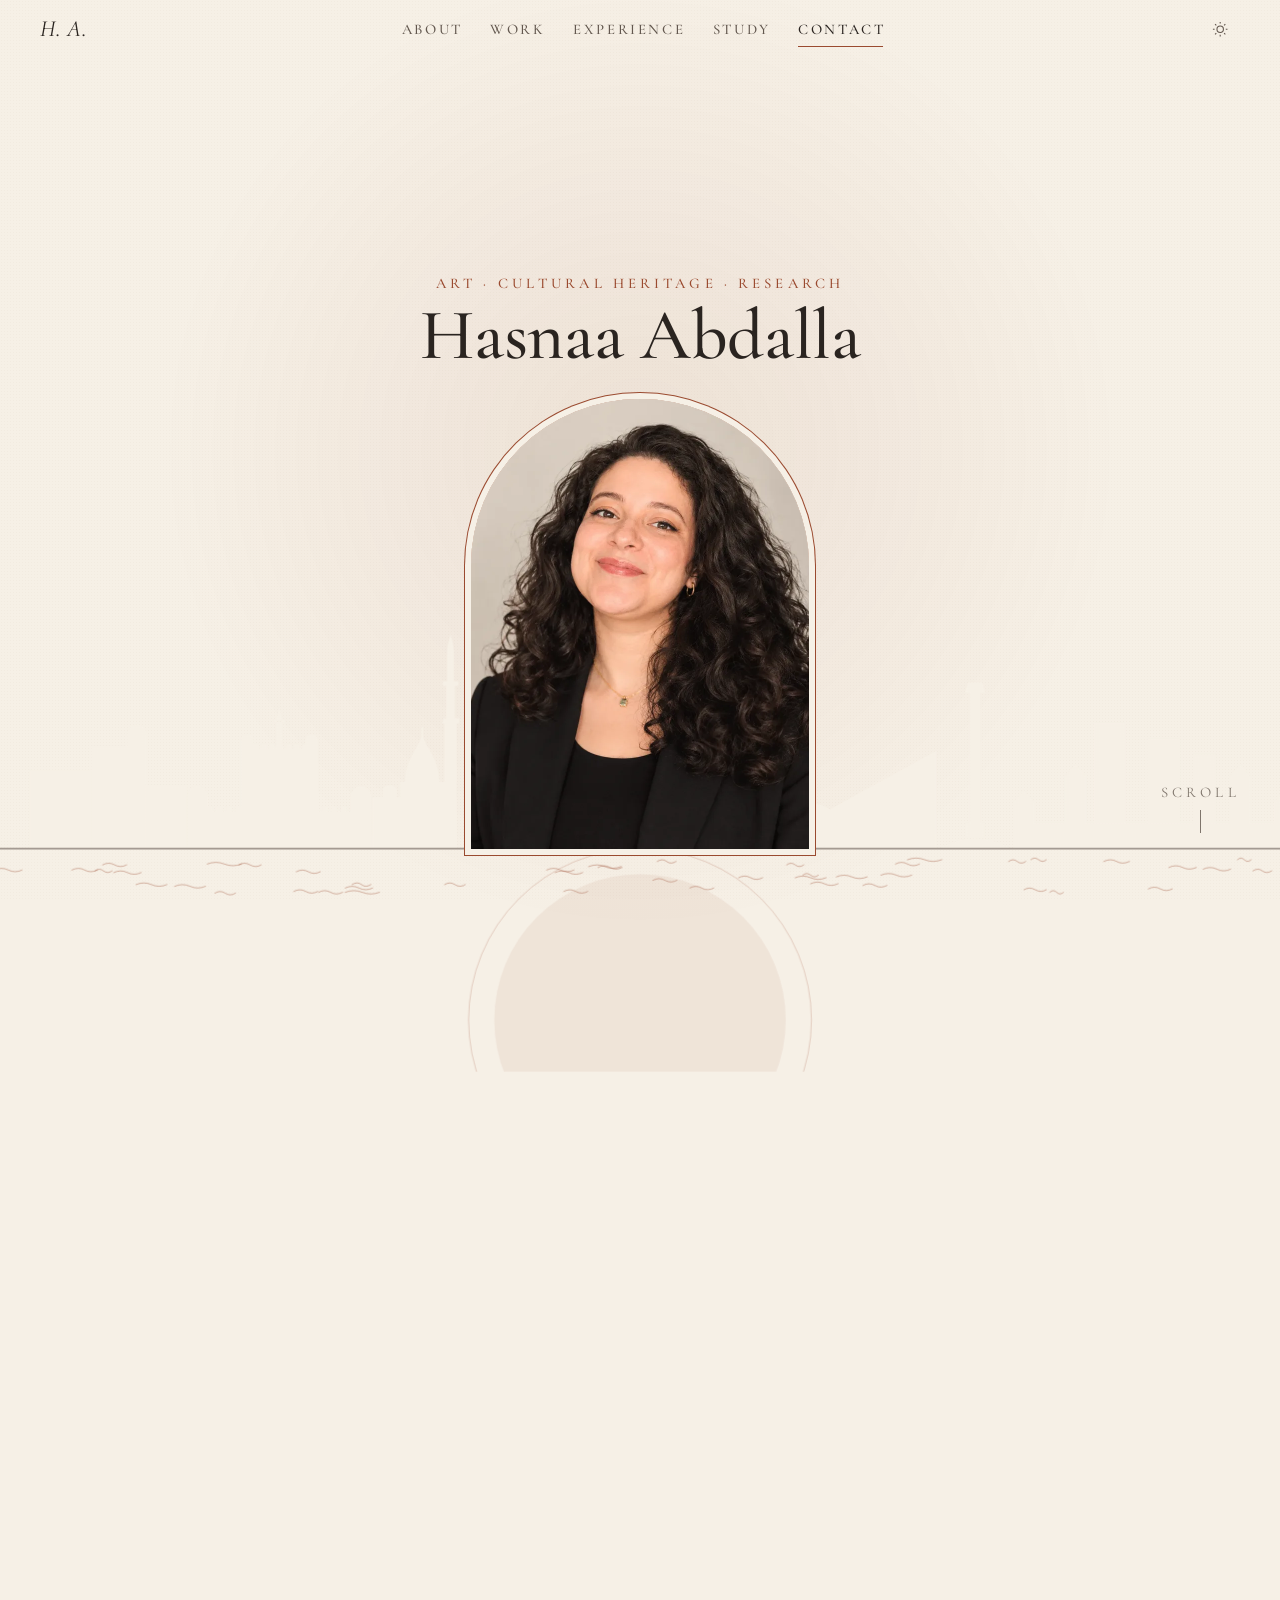
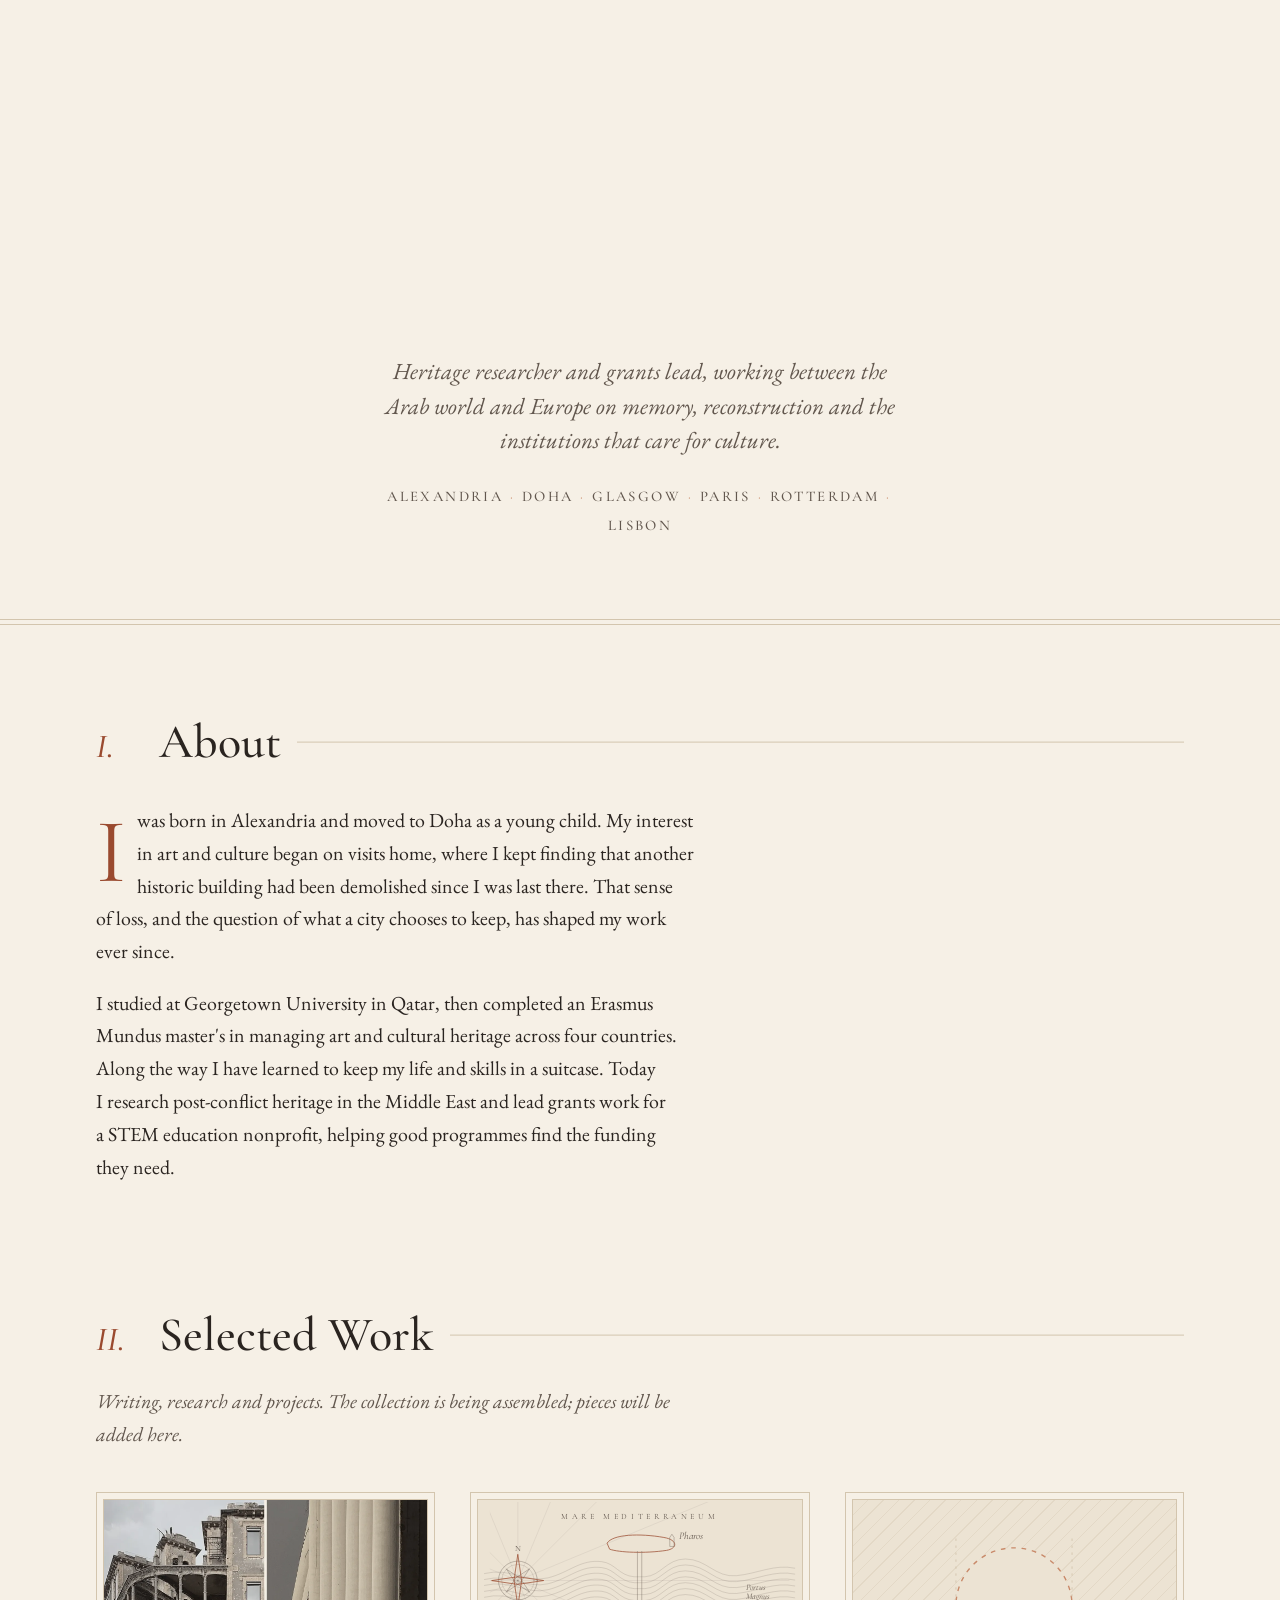
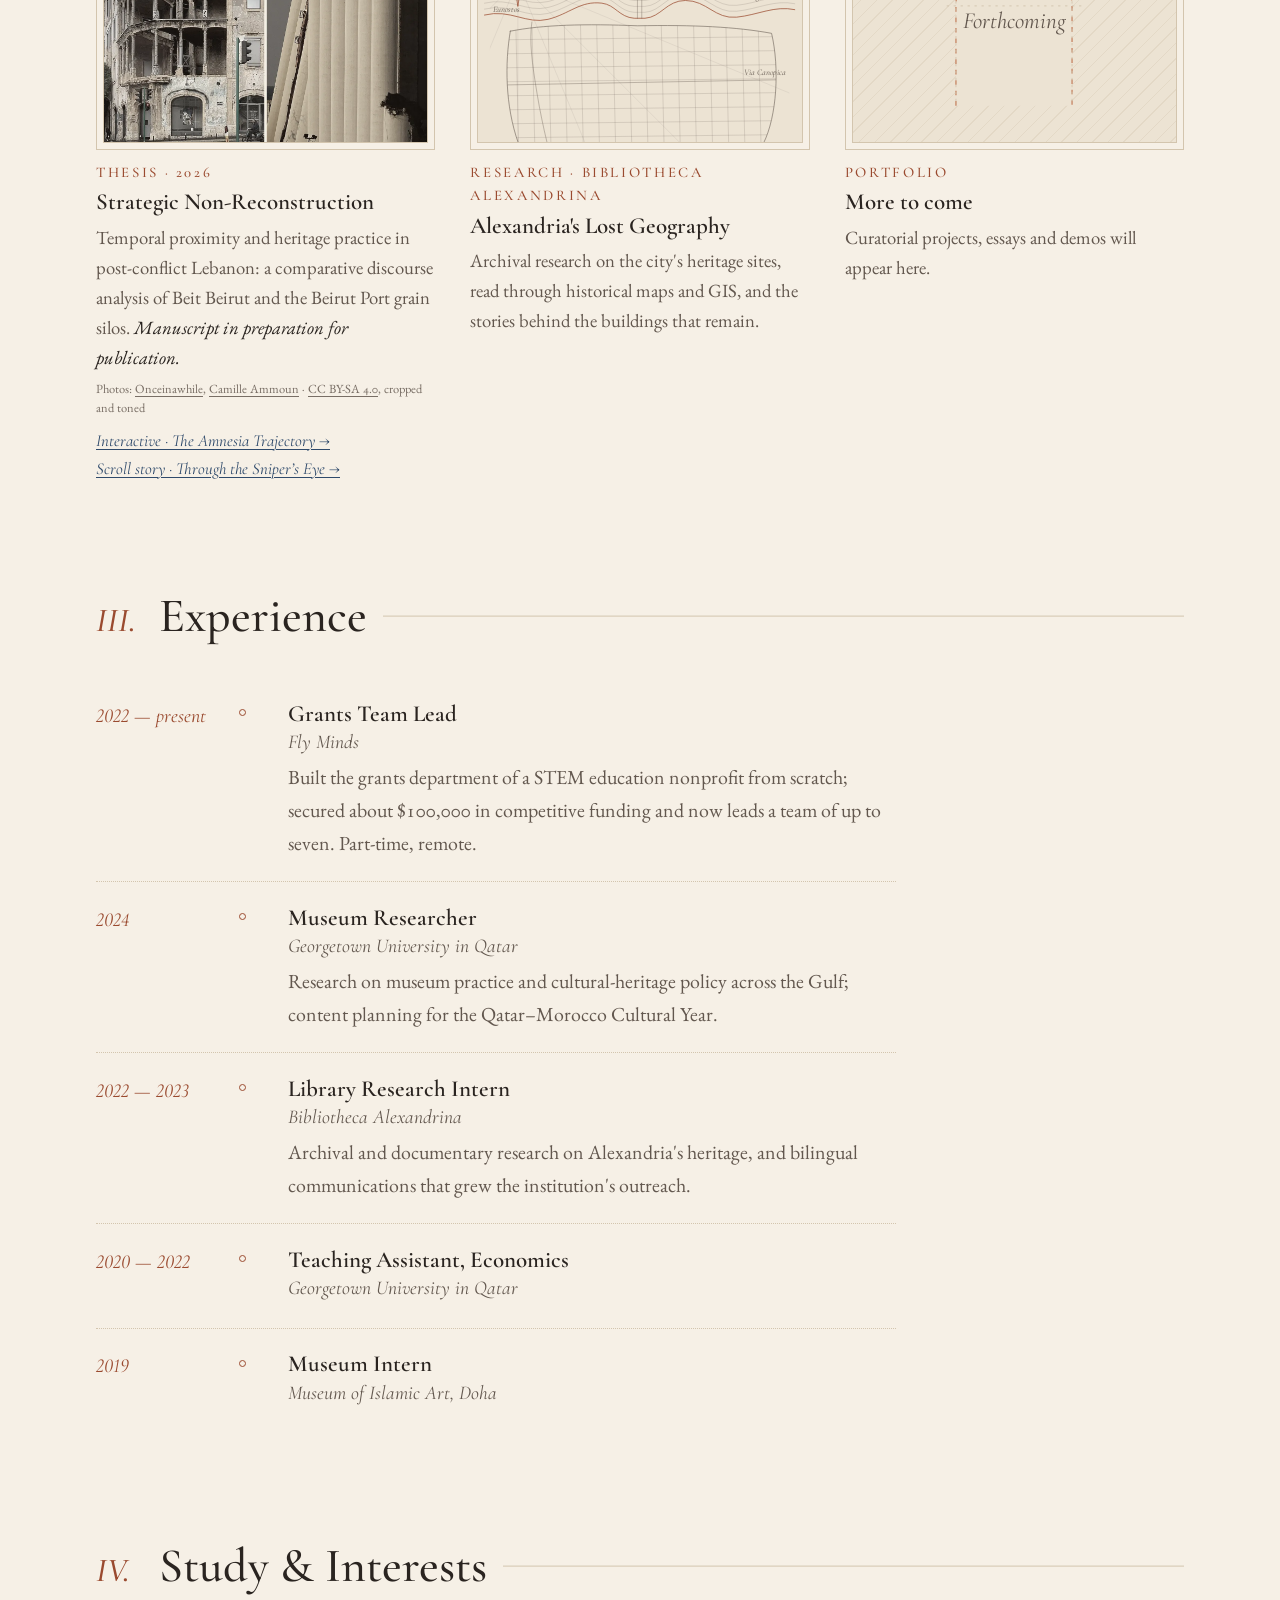
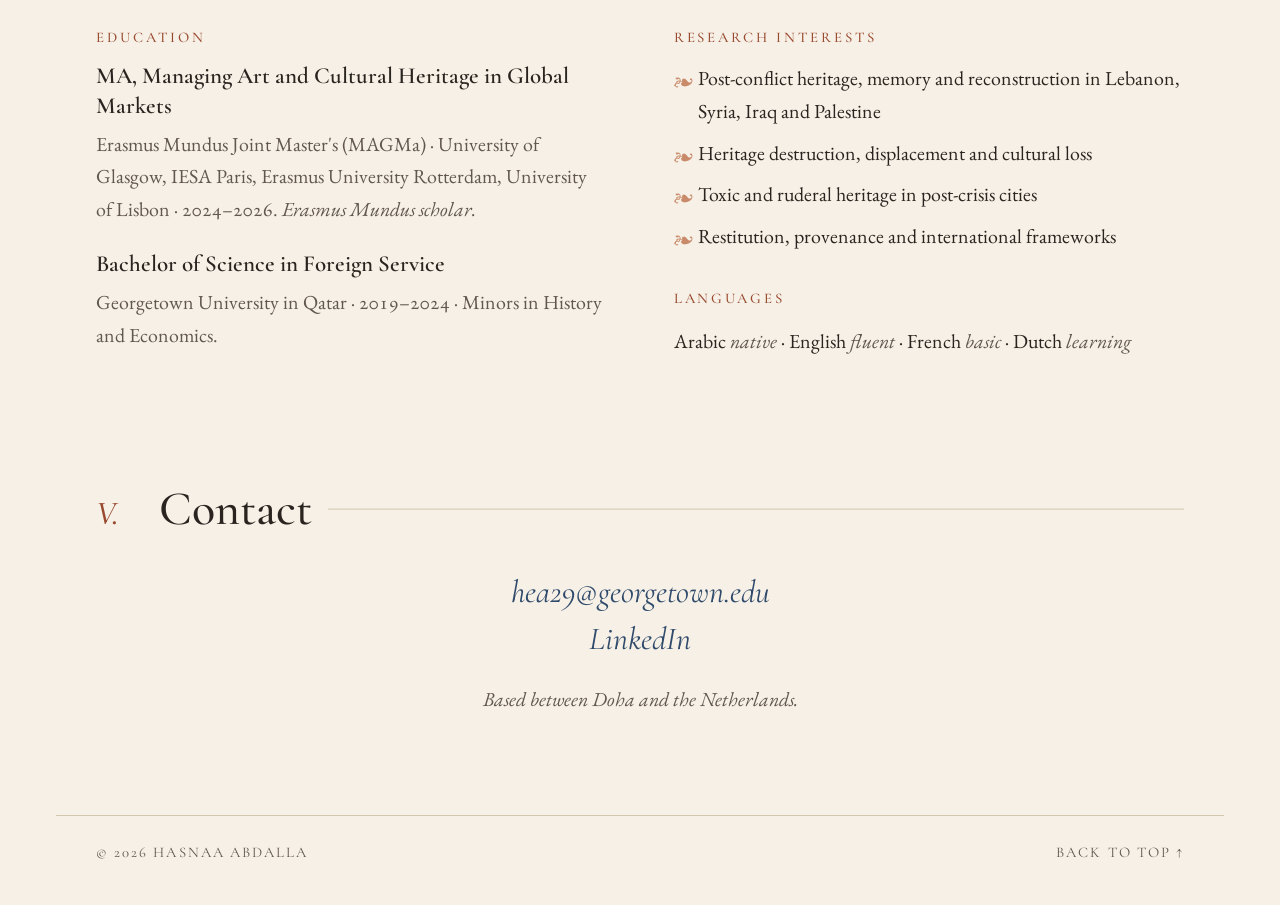
==== commit deb5a71c: "Selected Work: real pictures in place of the placeholder plates - Strategic Non-Reconstruction: Beit" ====
--- a/index.html
+++ b/index.html
@@ -18,7 +18,7 @@
   <link rel="preconnect" href="https://fonts.googleapis.com">
   <link rel="preconnect" href="https://fonts.gstatic.com" crossorigin>
   <link href="https://fonts.googleapis.com/css2?family=Cormorant+Garamond:ital,wght@0,400;0,500;0,600;1,400;1,500&family=EB+Garamond:ital,wght@0,400;0,500;1,400&display=swap" rel="stylesheet">
-  <link rel="stylesheet" href="assets/css/style.css">
+  <link rel="stylesheet" href="assets/css/style.css?v=2026-11-10c">
 </head>
 <body>
 
@@ -215,18 +215,129 @@
 
       <div class="gallery">
         <article class="piece reveal">
-          <div class="plate plate--silos" aria-hidden="true"></div>
+          <img class="plate" src="assets/img/work-beirut-pair.webp" width="1200" height="900" loading="lazy"
+               alt="Two Beirut landmarks side by side: the bullet-scarred Beit Beirut with its open arcades, and the damaged port grain silos">
           <p class="piece-meta">Thesis · 2026</p>
           <h3>Strategic Non-Reconstruction</h3>
           <p>Temporal proximity and heritage practice in post-conflict Lebanon: a comparative
              discourse analysis of Beit Beirut and the Beirut Port grain silos.
              <em>Manuscript in preparation for publication.</em></p>
+          <p class="piece-credit">Photos: <a href="https://commons.wikimedia.org/wiki/File:Beit_Beirut_2019.jpg">Onceinawhile</a>,
+             <a href="https://commons.wikimedia.org/wiki/File:CAMILLE_AMMOUN_-_SUBSIDENCE_-_SILO_3.jpg">Camille Ammoun</a> ·
+             <a href="https://creativecommons.org/licenses/by-sa/4.0/">CC BY-SA 4.0</a>, cropped and toned</p>
           <p class="piece-link"><a href="work/amnesia/">Interactive · The Amnesia Trajectory →</a></p>
           <p class="piece-link"><a href="work/sniper/">Scroll story · Through the Sniper’s Eye →</a></p>
         </article>
 
         <article class="piece reveal">
-          <div class="plate plate--map" aria-hidden="true"></div>
+          <div class="plate plate--art">
+            <svg viewBox="0 18 600 450" preserveAspectRatio="xMidYMid slice" role="img" aria-label="Old-style map of ancient Alexandria: the Pharos, the two harbours and the walled street grid">
+            <defs>
+            <clipPath id="wm-inner"><rect x="22" y="22" width="556" height="646" /></clipPath>
+            <clipPath id="wm-wall"><path d="M60 262 C120 250 200 248 296 252 C400 250 480 254 545 266 C560 330 555 420 530 470 C420 490 180 492 75 470 C50 400 50 320 60 262 Z" /></clipPath>
+            <clipPath id="wm-lake"><path d="M30 560 C90 535 200 548 300 545 C400 542 500 540 572 556 C580 600 570 640 540 655 C420 668 180 668 60 655 C30 630 22 590 30 560 Z" /></clipPath>
+            <radialGradient id="wm-stain" cx="50%" cy="45%" r="70%">
+            <stop offset="0" stop-color="var(--paper)" stop-opacity="0" />
+            <stop offset="1" stop-color="var(--wm-stain)" stop-opacity=".9" />
+            </radialGradient>
+            </defs>
+            <g clip-path="url(#wm-inner)" class="rhumbs">
+            <line class="ln" x1="74" y1="168" x2="74.0" y2="-732.0" />
+            <line class="ln" x1="74" y1="168" x2="418.4" y2="-663.5" />
+            <line class="ln" x1="74" y1="168" x2="710.4" y2="-468.4" />
+            <line class="ln" x1="74" y1="168" x2="905.5" y2="-176.4" />
+            <line class="ln" x1="74" y1="168" x2="974.0" y2="168.0" />
+            <line class="ln" x1="74" y1="168" x2="905.5" y2="512.4" />
+            <line class="ln" x1="74" y1="168" x2="710.4" y2="804.4" />
+            <line class="ln" x1="74" y1="168" x2="418.4" y2="999.5" />
+            <line class="ln" x1="74" y1="168" x2="74.0" y2="1068.0" />
+            <line class="ln" x1="74" y1="168" x2="-270.4" y2="999.5" />
+            <line class="ln" x1="74" y1="168" x2="-562.4" y2="804.4" />
+            <line class="ln" x1="74" y1="168" x2="-757.5" y2="512.4" />
+            <line class="ln" x1="74" y1="168" x2="-826.0" y2="168.0" />
+            <line class="ln" x1="74" y1="168" x2="-757.5" y2="-176.4" />
+            <line class="ln" x1="74" y1="168" x2="-562.4" y2="-468.4" />
+            <line class="ln" x1="74" y1="168" x2="-270.4" y2="-663.5" />
+            </g>
+            <path class="ln sea" transform="translate(0 -11)" d="M12 232 C60 220 90 250 130 240 C170 230 190 205 230 210 C255 213 262 236 290 238 L310 238 C340 236 350 205 385 205 C425 205 440 240 480 236 C520 232 550 214 588 222" />
+            <path class="ln sea" transform="translate(0 -22)" d="M12 232 C60 220 90 250 130 240 C170 230 190 205 230 210 C255 213 262 236 290 238 L310 238 C340 236 350 205 385 205 C425 205 440 240 480 236 C520 232 550 214 588 222" />
+            <path class="ln sea" transform="translate(0 -33)" d="M12 232 C60 220 90 250 130 240 C170 230 190 205 230 210 C255 213 262 236 290 238 L310 238 C340 236 350 205 385 205 C425 205 440 240 480 236 C520 232 550 214 588 222" />
+            <path class="ln sea" transform="translate(0 -44)" d="M12 232 C60 220 90 250 130 240 C170 230 190 205 230 210 C255 213 262 236 290 238 L310 238 C340 236 350 205 385 205 C425 205 440 240 480 236 C520 232 550 214 588 222" />
+            <path class="ln sea" transform="translate(0 -55)" d="M12 232 C60 220 90 250 130 240 C170 230 190 205 230 210 C255 213 262 236 290 238 L310 238 C340 236 350 205 385 205 C425 205 440 240 480 236 C520 232 550 214 588 222" />
+            <path class="ln sea" transform="translate(0 -66)" d="M12 232 C60 220 90 250 130 240 C170 230 190 205 230 210 C255 213 262 236 290 238 L310 238 C340 236 350 205 385 205 C425 205 440 240 480 236 C520 232 550 214 588 222" />
+            <path class="ln sea" transform="translate(0 -77)" d="M12 232 C60 220 90 250 130 240 C170 230 190 205 230 210 C255 213 262 236 290 238 L310 238 C340 236 350 205 385 205 C425 205 440 240 480 236 C520 232 550 214 588 222" />
+            <path class="ln coast" d="M12 232 C60 220 90 250 130 240 C170 230 190 205 230 210 C255 213 262 236 290 238 L310 238 C340 236 350 205 385 205 C425 205 440 240 480 236 C520 232 550 214 588 222" />
+            <path class="ln coast" d="M240 98 C250 82 300 80 345 88 C370 92 372 108 350 112 C310 118 262 116 245 110 Z" />
+            <path class="ln" d="M296 114 V238 M304 114 V238" />
+            <path class="ln" d="M356 104 V88 L360 82 L364 88 V104 Z" />
+            <path class="ln wall" d="M60 262 C120 250 200 248 296 252 C400 250 480 254 545 266 C560 330 555 420 530 470 C420 490 180 492 75 470 C50 400 50 320 60 262 Z" />
+            <g clip-path="url(#wm-wall)">
+            <line class="ln fine" x1="70" y1="240" x2="76" y2="500" />
+            <line class="ln fine" x1="100" y1="240" x2="106" y2="500" />
+            <line class="ln fine" x1="130" y1="240" x2="136" y2="500" />
+            <line class="ln fine" x1="160" y1="240" x2="166" y2="500" />
+            <line class="ln fine" x1="190" y1="240" x2="196" y2="500" />
+            <line class="ln fine" x1="220" y1="240" x2="226" y2="500" />
+            <line class="ln fine" x1="250" y1="240" x2="256" y2="500" />
+            <line class="ln fine" x1="280" y1="240" x2="286" y2="500" />
+            <line class="ln fine" x1="310" y1="240" x2="316" y2="500" />
+            <line class="ln fine" x1="340" y1="240" x2="346" y2="500" />
+            <line class="ln fine" x1="370" y1="240" x2="376" y2="500" />
+            <line class="ln fine" x1="400" y1="240" x2="406" y2="500" />
+            <line class="ln fine" x1="430" y1="240" x2="436" y2="500" />
+            <line class="ln fine" x1="460" y1="240" x2="466" y2="500" />
+            <line class="ln fine" x1="490" y1="240" x2="496" y2="500" />
+            <line class="ln fine" x1="520" y1="240" x2="526" y2="500" />
+            <line class="ln fine" x1="40" y1="278" x2="570" y2="272" />
+            <line class="ln fine" x1="40" y1="304" x2="570" y2="298" />
+            <line class="ln fine" x1="40" y1="330" x2="570" y2="324" />
+            <line class="ln fine" x1="40" y1="356" x2="570" y2="350" />
+            <line class="ln fine" x1="40" y1="382" x2="570" y2="376" />
+            <line class="ln fine" x1="40" y1="408" x2="570" y2="402" />
+            <line class="ln fine" x1="40" y1="434" x2="570" y2="428" />
+            <line class="ln fine" x1="40" y1="460" x2="570" y2="454" />
+            <line class="ln fine" x1="40" y1="486" x2="570" y2="480" />
+            <line class="ln main-road" x1="40" y1="362" x2="570" y2="352" />
+            </g>
+            <path class="ln" d="M150 548 C135 500 120 440 110 380 C100 320 95 280 100 245" />
+            <path class="ln coast" d="M30 560 C90 535 200 548 300 545 C400 542 500 540 572 556 C580 600 570 640 540 655 C420 668 180 668 60 655 C30 630 22 590 30 560 Z" />
+            <g clip-path="url(#wm-lake)">
+            <line class="ln fine" x1="20" y1="566" x2="590" y2="566" />
+            <line class="ln fine" x1="20" y1="575" x2="590" y2="575" />
+            <line class="ln fine" x1="20" y1="584" x2="590" y2="584" />
+            <line class="ln fine" x1="20" y1="593" x2="590" y2="593" />
+            <line class="ln fine" x1="20" y1="602" x2="590" y2="602" />
+            <line class="ln fine" x1="20" y1="611" x2="590" y2="611" />
+            <line class="ln fine" x1="20" y1="620" x2="590" y2="620" />
+            <line class="ln fine" x1="20" y1="629" x2="590" y2="629" />
+            <line class="ln fine" x1="20" y1="638" x2="590" y2="638" />
+            <line class="ln fine" x1="20" y1="647" x2="590" y2="647" />
+            <line class="ln fine" x1="20" y1="656" x2="590" y2="656" />
+            <line class="ln fine" x1="20" y1="665" x2="590" y2="665" />
+            </g>
+            <g class="rose" transform="translate(74 168)">
+            <circle class="ln" r="36" />
+            <circle class="ln fine" r="30" />
+            <path class="ln" d="M21.2 -21.2 L4.2 4.2 L-21.2 21.2 L-4.2 -4.2 Z M21.2 21.2 L-4.2 4.2 L-21.2 -21.2 L4.2 -4.2 Z" />
+            <path class="ln coast" d="M0 -48 L7 0 L0 48 L-7 0 Z M-48 0 L0 -7 L48 0 L0 7 Z" />
+            <text class="lb upright" y="-54" text-anchor="middle">N</text>
+            </g>
+            <path class="ln" d="M494 600 V612 M574 600 V612 M494 606 h16 M510 606 h16 M526 606 h16 M542 606 h16 M558 606 h16" />
+            <path class="ln fine" d="M494 602 H574 M494 610 H574 M510 602 V610 M526 602 V610 M542 602 V610 M558 602 V610" />
+            <text class="lb tiny" x="534" y="630" text-anchor="middle">Stadia</text>
+            <rect class="ln" x="186" y="645" width="228" height="30" rx="15" />
+            <rect class="ln fine" x="192" y="649" width="216" height="22" rx="11" />
+            <text class="lb title" x="300" y="666" text-anchor="middle">ALEXANDRIA</text>
+            <text class="lb caps" x="300" y="54" text-anchor="middle">MARE MEDITERRANEUM</text>
+            <text class="lb" x="374" y="90">Pharos</text>
+            <text class="lb small" x="498" y="186">Portus</text>
+            <text class="lb small" x="498" y="202">Magnus</text>
+            <text class="lb small" x="28" y="226">Eunostos</text>
+            <text class="lb small" x="494" y="344">Via Canopica</text>
+            <text class="lb small" x="34" y="606">Lacus</text>
+            <text class="lb small" x="34" y="622">Mareotis</text>
+            </svg>
+          </div>
           <p class="piece-meta">Research · Bibliotheca Alexandrina</p>
           <h3>Alexandria's Lost Geography</h3>
           <p>Archival research on the city's heritage sites, read through historical maps and GIS,
@@ -234,7 +345,13 @@
         </article>
 
         <article class="piece piece--empty reveal">
-          <div class="plate plate--blank" aria-hidden="true"><span>Forthcoming</span></div>
+          <div class="plate plate--blank" aria-hidden="true">
+            <svg class="blank-arch" viewBox="0 0 120 150">
+              <path d="M10 148 V62 A50 50 0 0 1 110 62 V148" />
+              <path d="M2 62 H118 M10 4 V148 M110 4 V148" class="guide" />
+            </svg>
+            <span>Forthcoming</span>
+          </div>
           <p class="piece-meta">Portfolio</p>
           <h3>More to come</h3>
           <p>Curatorial projects, essays and demos will appear here.</p>
@@ -330,6 +447,6 @@
     <p><a href="#top">Back to top &uarr;</a></p>
   </footer>
 
-  <script src="assets/js/main.js" defer></script>
+  <script src="assets/js/main.js?v=2026-11-10" defer></script>
 </body>
 </html>
--- a/assets/css/style.css
+++ b/assets/css/style.css
@@ -573,8 +573,8 @@
   color: var(--accent) !important;
 }
 
-/* Plates: framed placeholders until real images are added.
-   To use a picture, replace the div with
+/* Plates: the picture at the top of each Selected Work card.
+   To use a picture, use
    <img class="plate" src="assets/img/..." alt="..."> */
 .plate {
   display: block;
@@ -585,6 +585,7 @@
   outline-offset: 6px;
   margin: 7px;
   width: calc(100% - 14px);
+  height: auto;
   background-color: var(--paper-deep);
   transition: outline-offset .6s var(--ease), transform .6s var(--ease), box-shadow .6s var(--ease), outline-color .4s;
 }
@@ -594,27 +595,31 @@
   transform: translateY(-4px);
   box-shadow: var(--shadow);
 }
-.plate--silos {
-  background-image:
-    linear-gradient(to top, var(--plate-b) 0 22%, transparent 22%),
-    repeating-linear-gradient(90deg, var(--plate-a) 0 14%, var(--plate-b) 14% 16%),
-    linear-gradient(var(--paper-deep), var(--paper-deep));
-  background-size: 100% 100%, 70% 58%, 100% 100%;
-  background-position: 0 0, 50% 78%, 0 0;
-  background-repeat: no-repeat;
-}
-.plate--map {
-  background-image:
-    radial-gradient(circle at 30% 60%, transparent 0 18%, var(--plate-a) 18.5% 19%, transparent 19.5%),
-    radial-gradient(circle at 30% 60%, transparent 0 28%, var(--plate-a) 28.5% 29%, transparent 29.5%),
-    repeating-linear-gradient(0deg, transparent 0 24px, var(--rule) 24px 25px),
-    repeating-linear-gradient(90deg, transparent 0 24px, var(--rule) 24px 25px);
-  background-size: 100% 100%, 100% 100%, 100% 100%, 100% 100%;
-  transition: background-size 1.2s var(--ease), outline-offset .6s var(--ease), transform .6s var(--ease), box-shadow .6s var(--ease), outline-color .4s;
-}
-.piece:hover .plate--map {
-  background-size: 115% 115%, 108% 108%, 100% 100%, 100% 100%;
-}
+/* Alexandria's Lost Geography: an old-style map of the ancient city */
+.plate--art { overflow: hidden; background-color: var(--paper-deep); }
+.plate--art svg {
+  display: block;
+  width: 100%;
+  height: 100%;
+  transition: transform 1.2s var(--ease);
+  --map-stain: var(--paper-deep);
+}
+.piece:hover .plate--art svg { transform: scale(1.06); }
+.plate--art .ln { fill: none; stroke: var(--ink-soft); stroke-opacity: .55; stroke-width: 1.2; stroke-linecap: round; }
+.plate--art .fine { stroke-width: .8; stroke-opacity: .4; }
+.plate--art .sea { stroke-width: .8; stroke-opacity: .4; }
+.plate--art .rhumbs .ln { stroke-width: .6; stroke-opacity: .28; }
+.plate--art .coast { stroke: var(--accent); stroke-opacity: .8; stroke-width: 1.7; }
+.plate--art .wall { stroke-width: 1.6; stroke-opacity: .65; }
+.plate--art .lb { font-family: var(--display); font-style: italic; font-size: 19px; fill: var(--ink-soft); }
+.plate--art .small { font-size: 16px; }
+.plate--art .tiny { font-size: 13px; }
+.plate--art .caps { font-style: normal; font-size: 15px; letter-spacing: .45em; }
+.plate--art .title, .plate--art .upright { font-style: normal; font-size: 15px; }
+
+.piece .piece-credit { margin-top: .5rem; font-size: .78rem; line-height: 1.5; color: var(--ink-soft); opacity: .85; }
+.piece-credit a { color: inherit; }
+
 .plate--blank {
   display: grid;
   place-items: center;
@@ -624,6 +629,17 @@
   color: var(--ink-soft);
   background-image: repeating-linear-gradient(135deg, transparent 0 10px, color-mix(in srgb, var(--rule) 35%, transparent) 10px 11px);
 }
+.plate--blank { position: relative; }
+.plate--blank span { position: relative; }
+.blank-arch {
+  position: absolute;
+  left: 50%; top: 50%;
+  height: 72%;
+  width: auto;
+  transform: translate(-50%, -50%);
+}
+.blank-arch path { fill: var(--paper-deep); stroke: var(--accent-soft); stroke-width: 1.2; stroke-dasharray: 4 5; }
+.blank-arch .guide { fill: none; stroke: var(--rule); stroke-width: .8; stroke-dasharray: 2 4; }
 .piece--empty { opacity: .85; }
 .piece .piece-link {
   margin-top: .6rem;
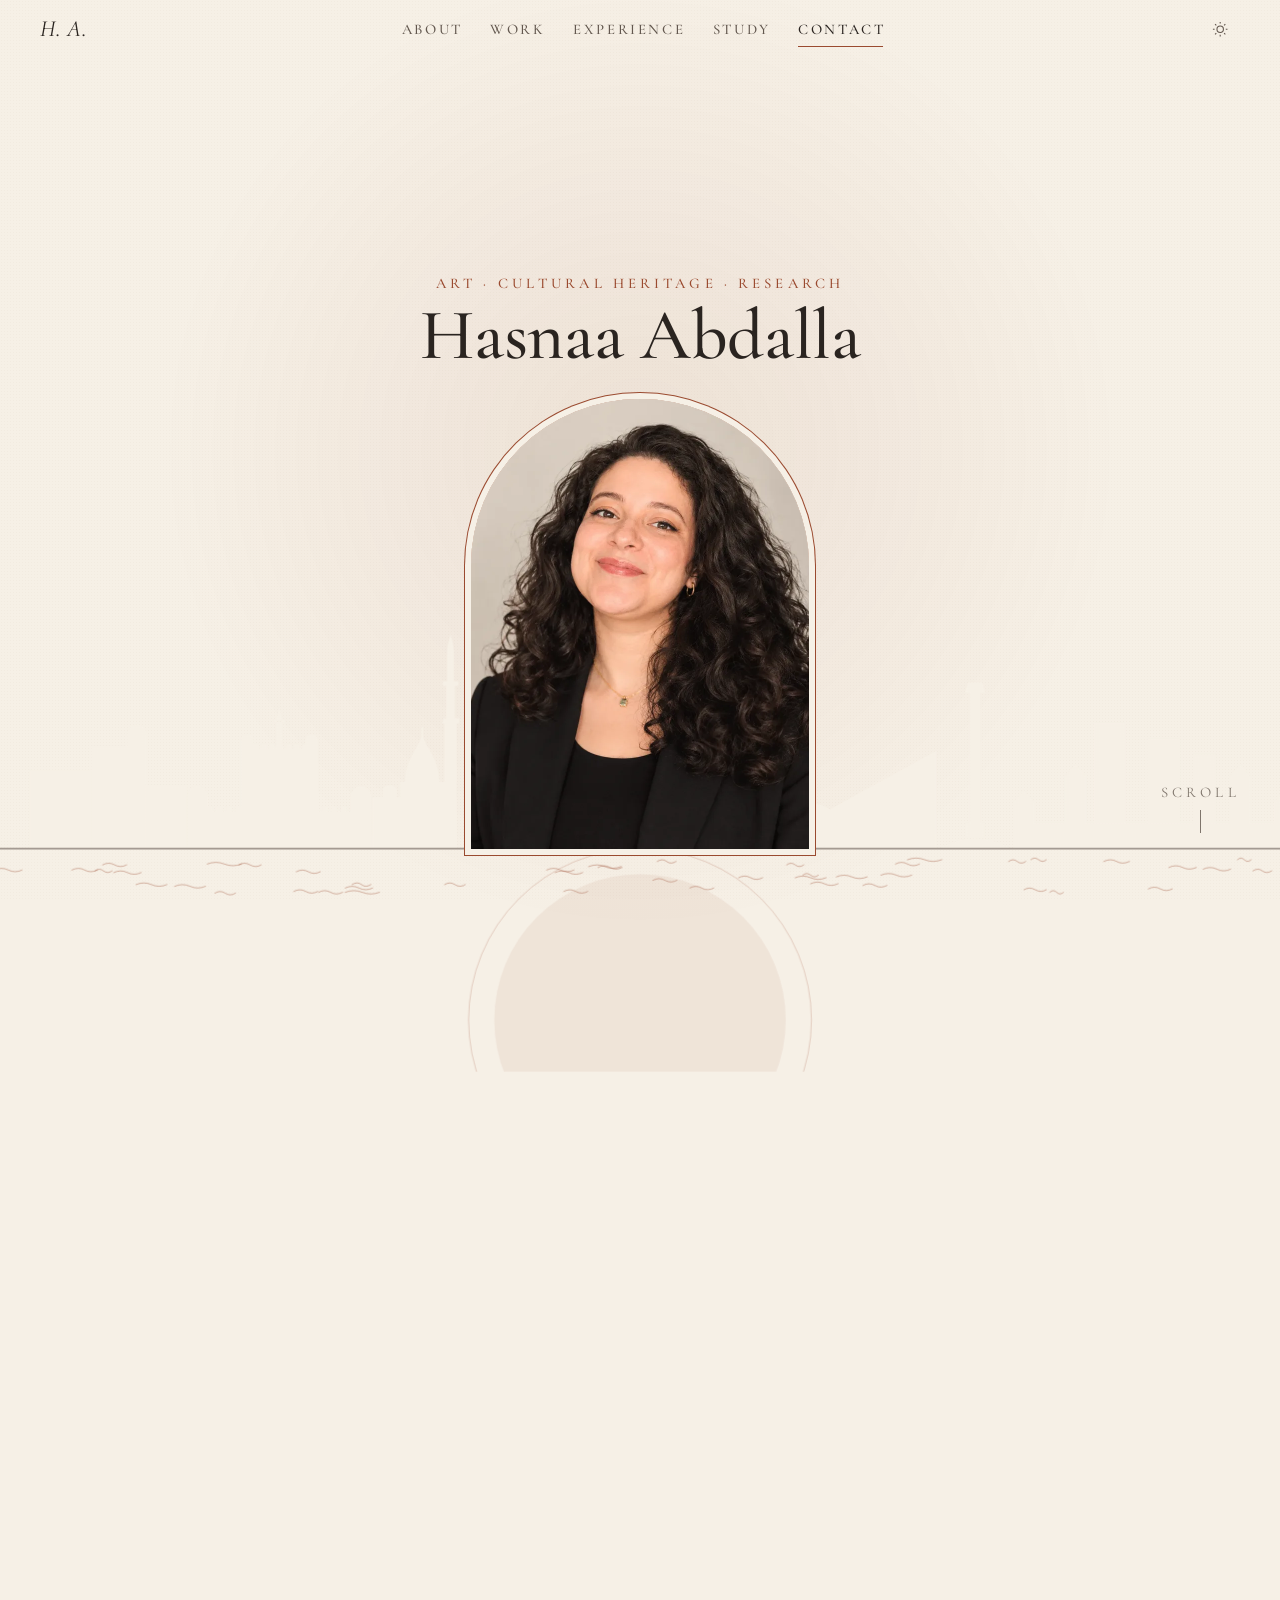
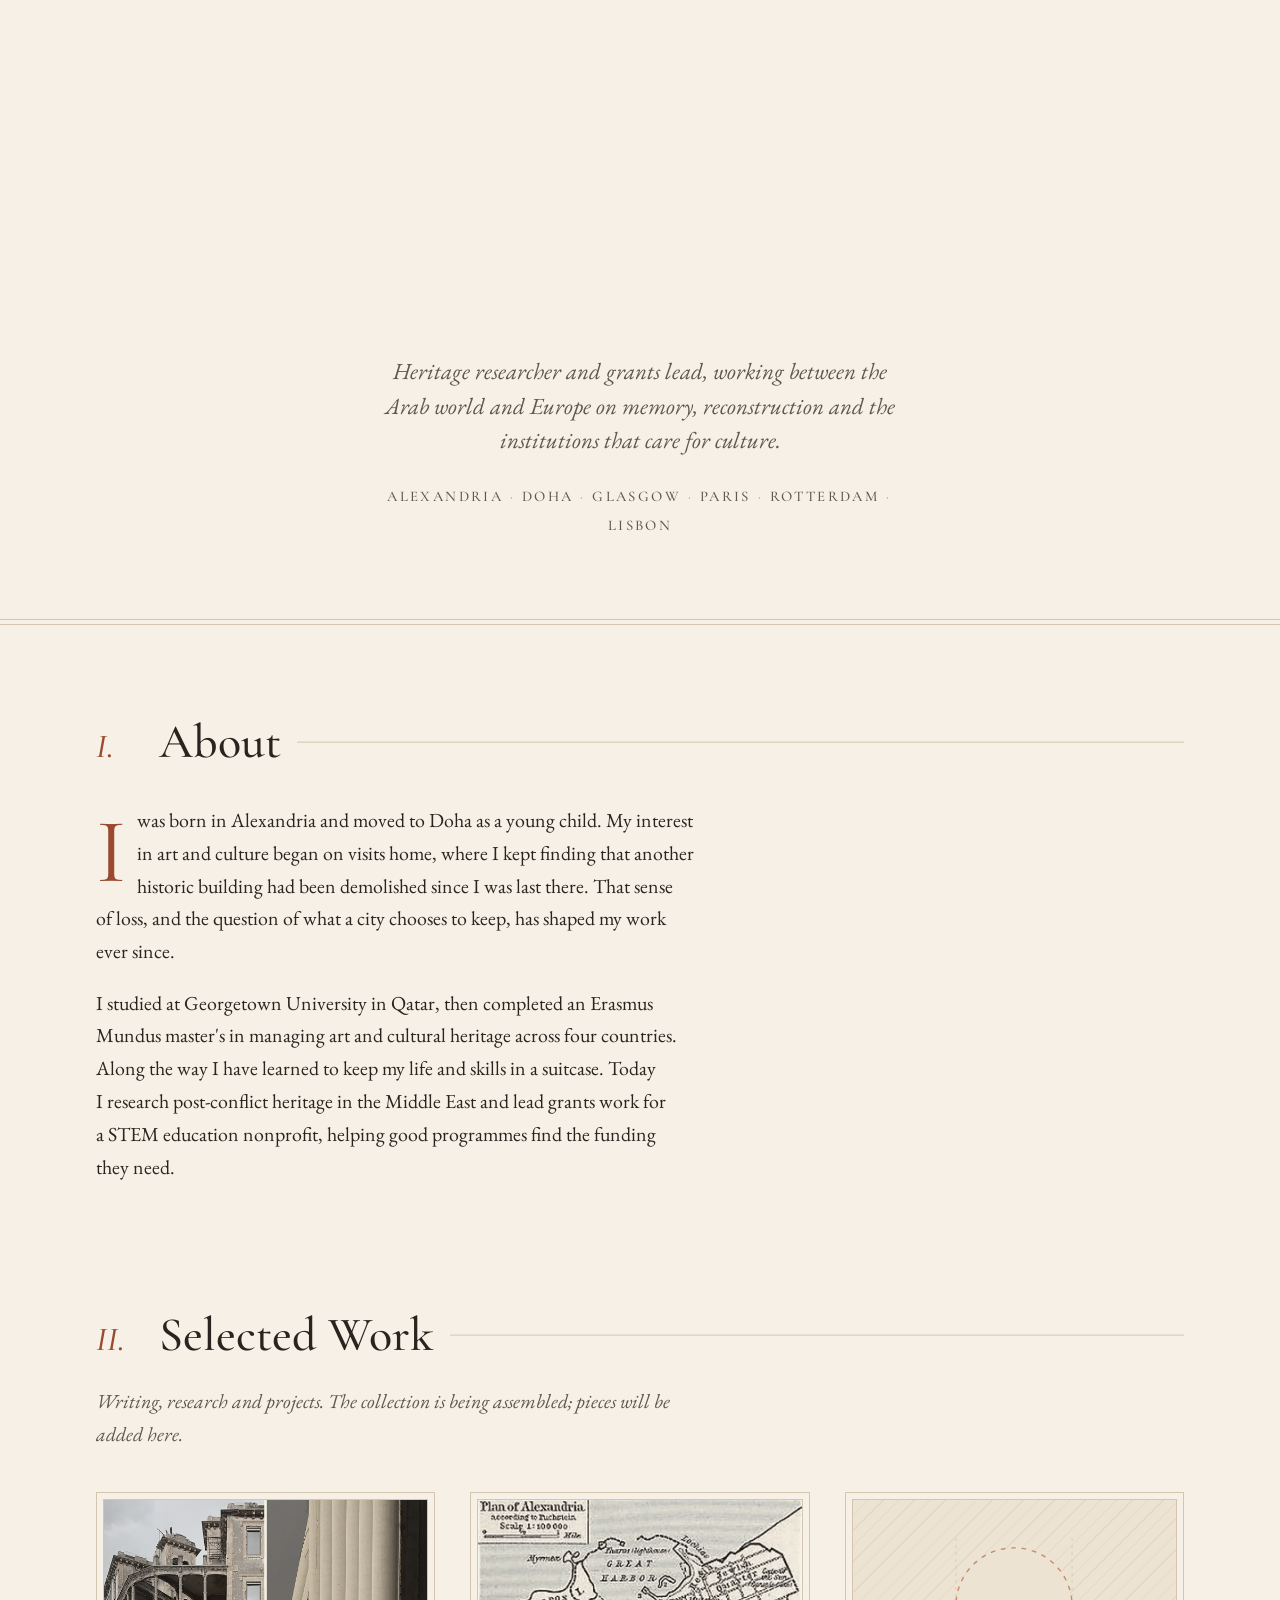
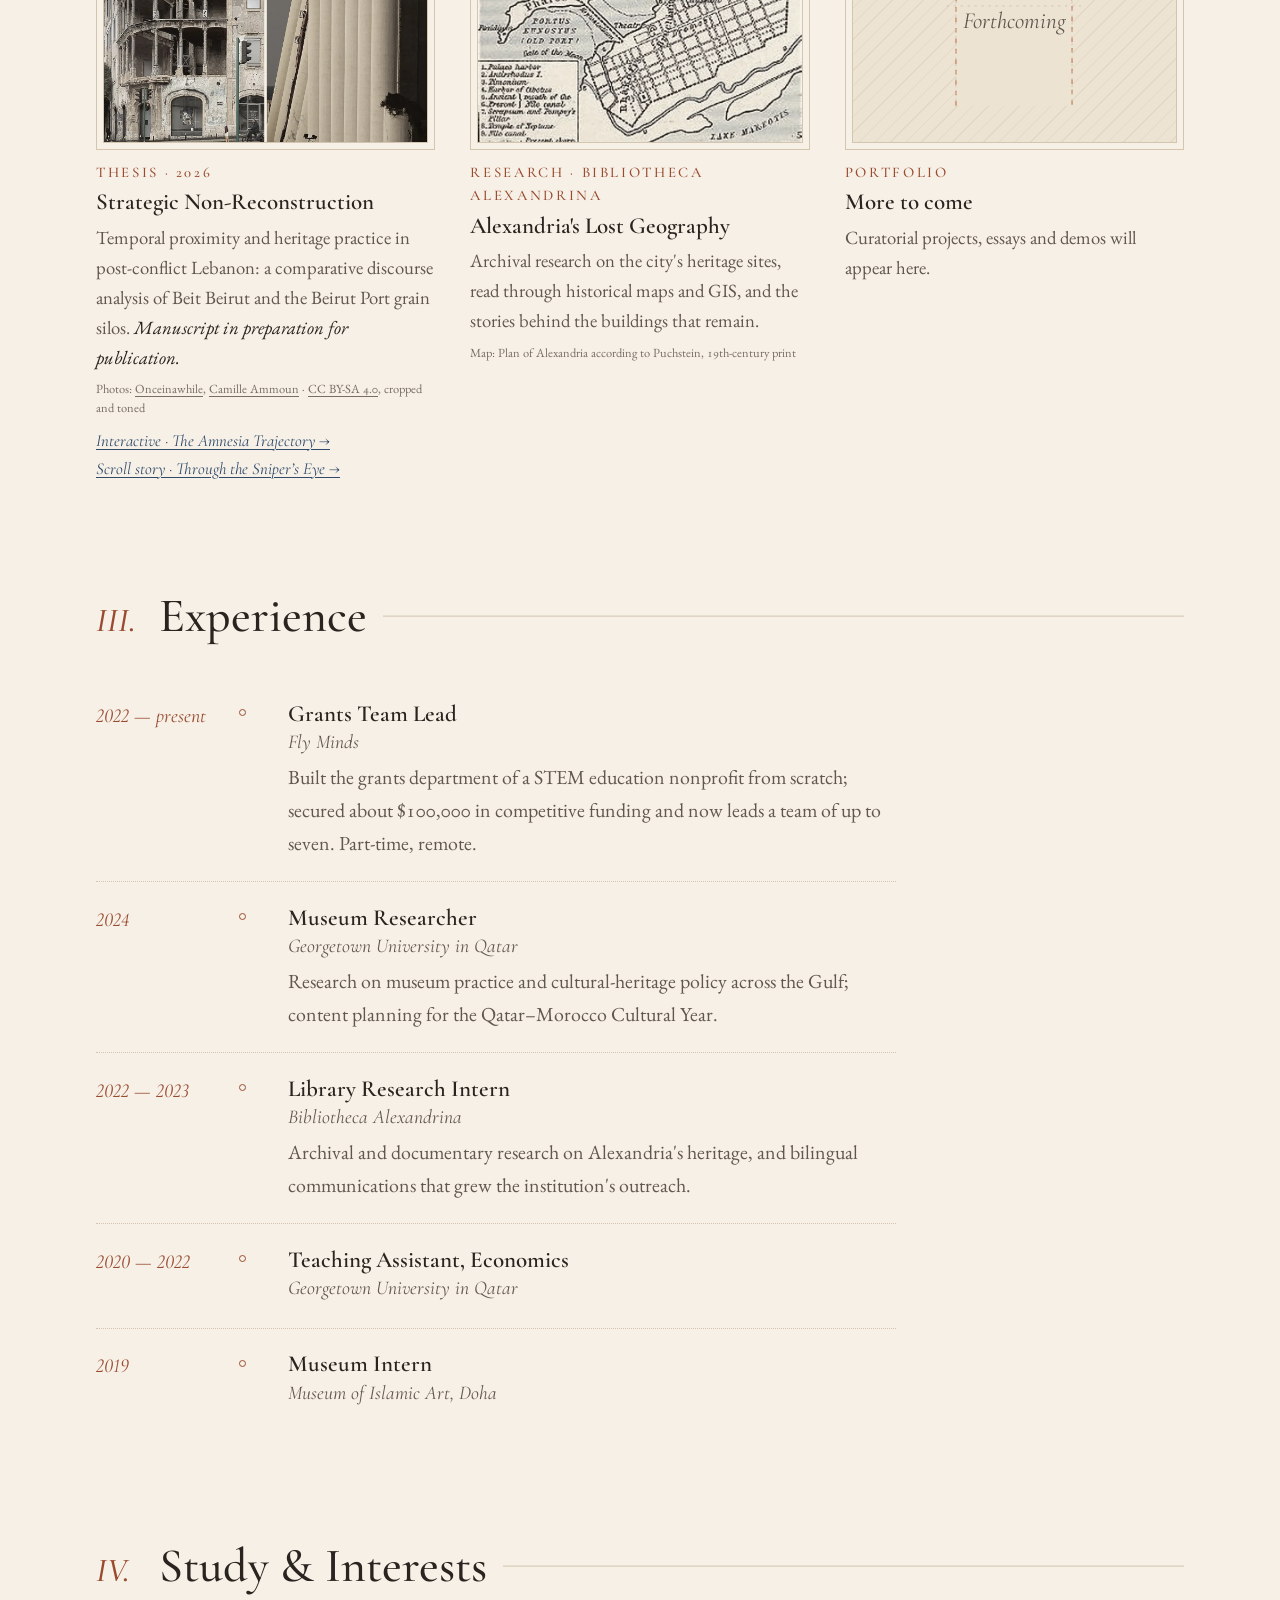
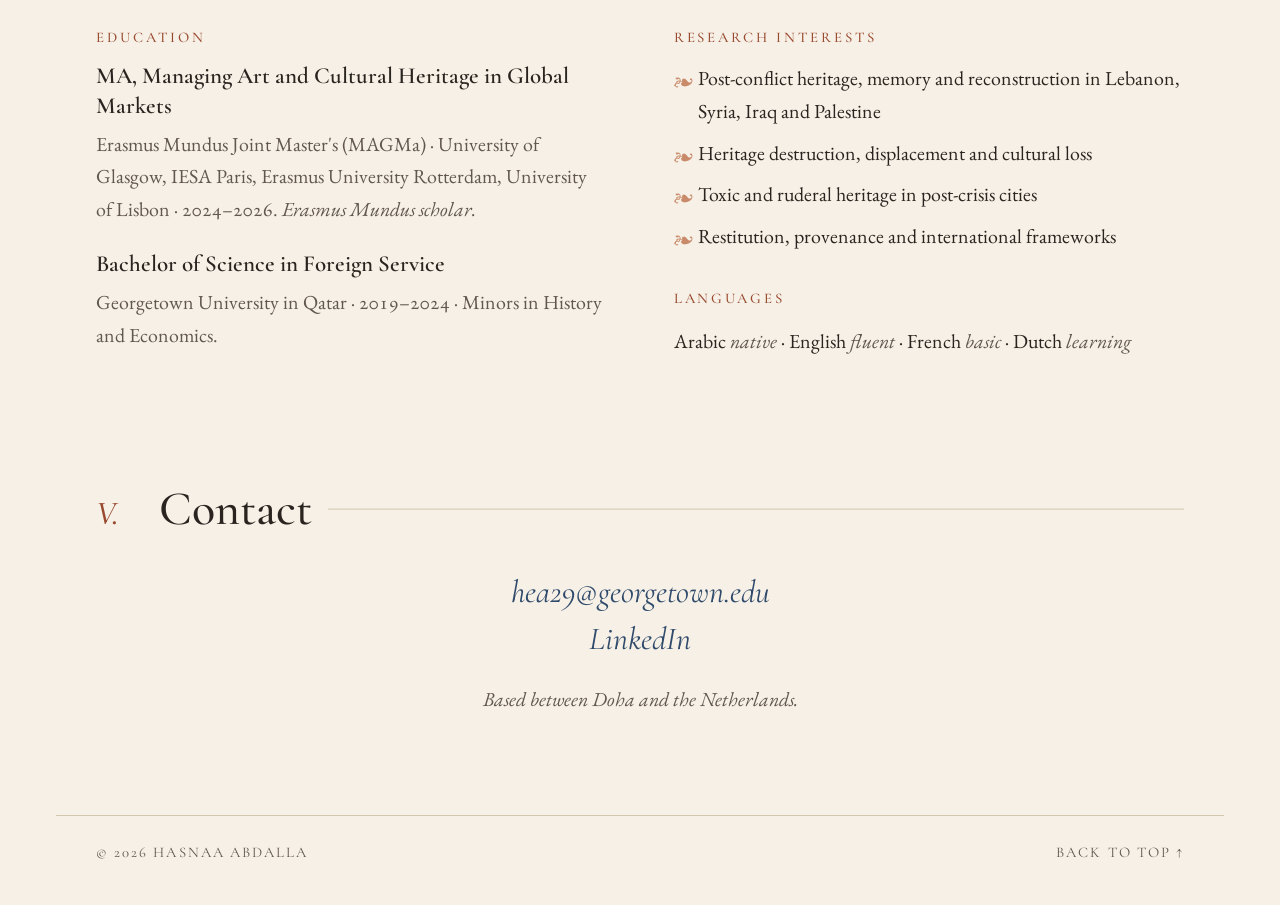
==== commit 2a27b558: "Selected Work: use the historical Plan of Alexandria for Lost Geography Replaces the drawn map with " ====
--- a/index.html
+++ b/index.html
@@ -18,7 +18,7 @@
   <link rel="preconnect" href="https://fonts.googleapis.com">
   <link rel="preconnect" href="https://fonts.gstatic.com" crossorigin>
   <link href="https://fonts.googleapis.com/css2?family=Cormorant+Garamond:ital,wght@0,400;0,500;0,600;1,400;1,500&family=EB+Garamond:ital,wght@0,400;0,500;1,400&display=swap" rel="stylesheet">
-  <link rel="stylesheet" href="assets/css/style.css?v=2026-11-10c">
+  <link rel="stylesheet" href="assets/css/style.css?v=2026-11-10d">
 </head>
 <body>
 
@@ -230,118 +230,13 @@
         </article>
 
         <article class="piece reveal">
-          <div class="plate plate--art">
-            <svg viewBox="0 18 600 450" preserveAspectRatio="xMidYMid slice" role="img" aria-label="Old-style map of ancient Alexandria: the Pharos, the two harbours and the walled street grid">
-            <defs>
-            <clipPath id="wm-inner"><rect x="22" y="22" width="556" height="646" /></clipPath>
-            <clipPath id="wm-wall"><path d="M60 262 C120 250 200 248 296 252 C400 250 480 254 545 266 C560 330 555 420 530 470 C420 490 180 492 75 470 C50 400 50 320 60 262 Z" /></clipPath>
-            <clipPath id="wm-lake"><path d="M30 560 C90 535 200 548 300 545 C400 542 500 540 572 556 C580 600 570 640 540 655 C420 668 180 668 60 655 C30 630 22 590 30 560 Z" /></clipPath>
-            <radialGradient id="wm-stain" cx="50%" cy="45%" r="70%">
-            <stop offset="0" stop-color="var(--paper)" stop-opacity="0" />
-            <stop offset="1" stop-color="var(--wm-stain)" stop-opacity=".9" />
-            </radialGradient>
-            </defs>
-            <g clip-path="url(#wm-inner)" class="rhumbs">
-            <line class="ln" x1="74" y1="168" x2="74.0" y2="-732.0" />
-            <line class="ln" x1="74" y1="168" x2="418.4" y2="-663.5" />
-            <line class="ln" x1="74" y1="168" x2="710.4" y2="-468.4" />
-            <line class="ln" x1="74" y1="168" x2="905.5" y2="-176.4" />
-            <line class="ln" x1="74" y1="168" x2="974.0" y2="168.0" />
-            <line class="ln" x1="74" y1="168" x2="905.5" y2="512.4" />
-            <line class="ln" x1="74" y1="168" x2="710.4" y2="804.4" />
-            <line class="ln" x1="74" y1="168" x2="418.4" y2="999.5" />
-            <line class="ln" x1="74" y1="168" x2="74.0" y2="1068.0" />
-            <line class="ln" x1="74" y1="168" x2="-270.4" y2="999.5" />
-            <line class="ln" x1="74" y1="168" x2="-562.4" y2="804.4" />
-            <line class="ln" x1="74" y1="168" x2="-757.5" y2="512.4" />
-            <line class="ln" x1="74" y1="168" x2="-826.0" y2="168.0" />
-            <line class="ln" x1="74" y1="168" x2="-757.5" y2="-176.4" />
-            <line class="ln" x1="74" y1="168" x2="-562.4" y2="-468.4" />
-            <line class="ln" x1="74" y1="168" x2="-270.4" y2="-663.5" />
-            </g>
-            <path class="ln sea" transform="translate(0 -11)" d="M12 232 C60 220 90 250 130 240 C170 230 190 205 230 210 C255 213 262 236 290 238 L310 238 C340 236 350 205 385 205 C425 205 440 240 480 236 C520 232 550 214 588 222" />
-            <path class="ln sea" transform="translate(0 -22)" d="M12 232 C60 220 90 250 130 240 C170 230 190 205 230 210 C255 213 262 236 290 238 L310 238 C340 236 350 205 385 205 C425 205 440 240 480 236 C520 232 550 214 588 222" />
-            <path class="ln sea" transform="translate(0 -33)" d="M12 232 C60 220 90 250 130 240 C170 230 190 205 230 210 C255 213 262 236 290 238 L310 238 C340 236 350 205 385 205 C425 205 440 240 480 236 C520 232 550 214 588 222" />
-            <path class="ln sea" transform="translate(0 -44)" d="M12 232 C60 220 90 250 130 240 C170 230 190 205 230 210 C255 213 262 236 290 238 L310 238 C340 236 350 205 385 205 C425 205 440 240 480 236 C520 232 550 214 588 222" />
-            <path class="ln sea" transform="translate(0 -55)" d="M12 232 C60 220 90 250 130 240 C170 230 190 205 230 210 C255 213 262 236 290 238 L310 238 C340 236 350 205 385 205 C425 205 440 240 480 236 C520 232 550 214 588 222" />
-            <path class="ln sea" transform="translate(0 -66)" d="M12 232 C60 220 90 250 130 240 C170 230 190 205 230 210 C255 213 262 236 290 238 L310 238 C340 236 350 205 385 205 C425 205 440 240 480 236 C520 232 550 214 588 222" />
-            <path class="ln sea" transform="translate(0 -77)" d="M12 232 C60 220 90 250 130 240 C170 230 190 205 230 210 C255 213 262 236 290 238 L310 238 C340 236 350 205 385 205 C425 205 440 240 480 236 C520 232 550 214 588 222" />
-            <path class="ln coast" d="M12 232 C60 220 90 250 130 240 C170 230 190 205 230 210 C255 213 262 236 290 238 L310 238 C340 236 350 205 385 205 C425 205 440 240 480 236 C520 232 550 214 588 222" />
-            <path class="ln coast" d="M240 98 C250 82 300 80 345 88 C370 92 372 108 350 112 C310 118 262 116 245 110 Z" />
-            <path class="ln" d="M296 114 V238 M304 114 V238" />
-            <path class="ln" d="M356 104 V88 L360 82 L364 88 V104 Z" />
-            <path class="ln wall" d="M60 262 C120 250 200 248 296 252 C400 250 480 254 545 266 C560 330 555 420 530 470 C420 490 180 492 75 470 C50 400 50 320 60 262 Z" />
-            <g clip-path="url(#wm-wall)">
-            <line class="ln fine" x1="70" y1="240" x2="76" y2="500" />
-            <line class="ln fine" x1="100" y1="240" x2="106" y2="500" />
-            <line class="ln fine" x1="130" y1="240" x2="136" y2="500" />
-            <line class="ln fine" x1="160" y1="240" x2="166" y2="500" />
-            <line class="ln fine" x1="190" y1="240" x2="196" y2="500" />
-            <line class="ln fine" x1="220" y1="240" x2="226" y2="500" />
-            <line class="ln fine" x1="250" y1="240" x2="256" y2="500" />
-            <line class="ln fine" x1="280" y1="240" x2="286" y2="500" />
-            <line class="ln fine" x1="310" y1="240" x2="316" y2="500" />
-            <line class="ln fine" x1="340" y1="240" x2="346" y2="500" />
-            <line class="ln fine" x1="370" y1="240" x2="376" y2="500" />
-            <line class="ln fine" x1="400" y1="240" x2="406" y2="500" />
-            <line class="ln fine" x1="430" y1="240" x2="436" y2="500" />
-            <line class="ln fine" x1="460" y1="240" x2="466" y2="500" />
-            <line class="ln fine" x1="490" y1="240" x2="496" y2="500" />
-            <line class="ln fine" x1="520" y1="240" x2="526" y2="500" />
-            <line class="ln fine" x1="40" y1="278" x2="570" y2="272" />
-            <line class="ln fine" x1="40" y1="304" x2="570" y2="298" />
-            <line class="ln fine" x1="40" y1="330" x2="570" y2="324" />
-            <line class="ln fine" x1="40" y1="356" x2="570" y2="350" />
-            <line class="ln fine" x1="40" y1="382" x2="570" y2="376" />
-            <line class="ln fine" x1="40" y1="408" x2="570" y2="402" />
-            <line class="ln fine" x1="40" y1="434" x2="570" y2="428" />
-            <line class="ln fine" x1="40" y1="460" x2="570" y2="454" />
-            <line class="ln fine" x1="40" y1="486" x2="570" y2="480" />
-            <line class="ln main-road" x1="40" y1="362" x2="570" y2="352" />
-            </g>
-            <path class="ln" d="M150 548 C135 500 120 440 110 380 C100 320 95 280 100 245" />
-            <path class="ln coast" d="M30 560 C90 535 200 548 300 545 C400 542 500 540 572 556 C580 600 570 640 540 655 C420 668 180 668 60 655 C30 630 22 590 30 560 Z" />
-            <g clip-path="url(#wm-lake)">
-            <line class="ln fine" x1="20" y1="566" x2="590" y2="566" />
-            <line class="ln fine" x1="20" y1="575" x2="590" y2="575" />
-            <line class="ln fine" x1="20" y1="584" x2="590" y2="584" />
-            <line class="ln fine" x1="20" y1="593" x2="590" y2="593" />
-            <line class="ln fine" x1="20" y1="602" x2="590" y2="602" />
-            <line class="ln fine" x1="20" y1="611" x2="590" y2="611" />
-            <line class="ln fine" x1="20" y1="620" x2="590" y2="620" />
-            <line class="ln fine" x1="20" y1="629" x2="590" y2="629" />
-            <line class="ln fine" x1="20" y1="638" x2="590" y2="638" />
-            <line class="ln fine" x1="20" y1="647" x2="590" y2="647" />
-            <line class="ln fine" x1="20" y1="656" x2="590" y2="656" />
-            <line class="ln fine" x1="20" y1="665" x2="590" y2="665" />
-            </g>
-            <g class="rose" transform="translate(74 168)">
-            <circle class="ln" r="36" />
-            <circle class="ln fine" r="30" />
-            <path class="ln" d="M21.2 -21.2 L4.2 4.2 L-21.2 21.2 L-4.2 -4.2 Z M21.2 21.2 L-4.2 4.2 L-21.2 -21.2 L4.2 -4.2 Z" />
-            <path class="ln coast" d="M0 -48 L7 0 L0 48 L-7 0 Z M-48 0 L0 -7 L48 0 L0 7 Z" />
-            <text class="lb upright" y="-54" text-anchor="middle">N</text>
-            </g>
-            <path class="ln" d="M494 600 V612 M574 600 V612 M494 606 h16 M510 606 h16 M526 606 h16 M542 606 h16 M558 606 h16" />
-            <path class="ln fine" d="M494 602 H574 M494 610 H574 M510 602 V610 M526 602 V610 M542 602 V610 M558 602 V610" />
-            <text class="lb tiny" x="534" y="630" text-anchor="middle">Stadia</text>
-            <rect class="ln" x="186" y="645" width="228" height="30" rx="15" />
-            <rect class="ln fine" x="192" y="649" width="216" height="22" rx="11" />
-            <text class="lb title" x="300" y="666" text-anchor="middle">ALEXANDRIA</text>
-            <text class="lb caps" x="300" y="54" text-anchor="middle">MARE MEDITERRANEUM</text>
-            <text class="lb" x="374" y="90">Pharos</text>
-            <text class="lb small" x="498" y="186">Portus</text>
-            <text class="lb small" x="498" y="202">Magnus</text>
-            <text class="lb small" x="28" y="226">Eunostos</text>
-            <text class="lb small" x="494" y="344">Via Canopica</text>
-            <text class="lb small" x="34" y="606">Lacus</text>
-            <text class="lb small" x="34" y="622">Mareotis</text>
-            </svg>
-          </div>
+          <img class="plate plate--print" src="assets/img/work-alexandria-map.webp" width="725" height="545" loading="lazy"
+               alt="Historical plan of ancient Alexandria after Puchstein, showing Pharos island, the Great Harbour, Portus Eunostus, the street grid and Lake Mareotis">
           <p class="piece-meta">Research · Bibliotheca Alexandrina</p>
           <h3>Alexandria's Lost Geography</h3>
           <p>Archival research on the city's heritage sites, read through historical maps and GIS,
              and the stories behind the buildings that remain.</p>
+          <p class="piece-credit">Map: Plan of Alexandria according to Puchstein, 19th-century print</p>
         </article>
 
         <article class="piece piece--empty reveal">
--- a/assets/css/style.css
+++ b/assets/css/style.css
@@ -595,27 +595,9 @@
   transform: translateY(-4px);
   box-shadow: var(--shadow);
 }
-/* Alexandria's Lost Geography: an old-style map of the ancient city */
-.plate--art { overflow: hidden; background-color: var(--paper-deep); }
-.plate--art svg {
-  display: block;
-  width: 100%;
-  height: 100%;
-  transition: transform 1.2s var(--ease);
-  --map-stain: var(--paper-deep);
-}
-.piece:hover .plate--art svg { transform: scale(1.06); }
-.plate--art .ln { fill: none; stroke: var(--ink-soft); stroke-opacity: .55; stroke-width: 1.2; stroke-linecap: round; }
-.plate--art .fine { stroke-width: .8; stroke-opacity: .4; }
-.plate--art .sea { stroke-width: .8; stroke-opacity: .4; }
-.plate--art .rhumbs .ln { stroke-width: .6; stroke-opacity: .28; }
-.plate--art .coast { stroke: var(--accent); stroke-opacity: .8; stroke-width: 1.7; }
-.plate--art .wall { stroke-width: 1.6; stroke-opacity: .65; }
-.plate--art .lb { font-family: var(--display); font-style: italic; font-size: 19px; fill: var(--ink-soft); }
-.plate--art .small { font-size: 16px; }
-.plate--art .tiny { font-size: 13px; }
-.plate--art .caps { font-style: normal; font-size: 15px; letter-spacing: .45em; }
-.plate--art .title, .plate--art .upright { font-style: normal; font-size: 15px; }
+/* Alexandria's Lost Geography: a historical plan of the ancient city */
+.plate--print { object-position: 50% 50%; }
+:root[data-theme="dark"] .plate--print { filter: brightness(.88); }
 
 .piece .piece-credit { margin-top: .5rem; font-size: .78rem; line-height: 1.5; color: var(--ink-soft); opacity: .85; }
 .piece-credit a { color: inherit; }
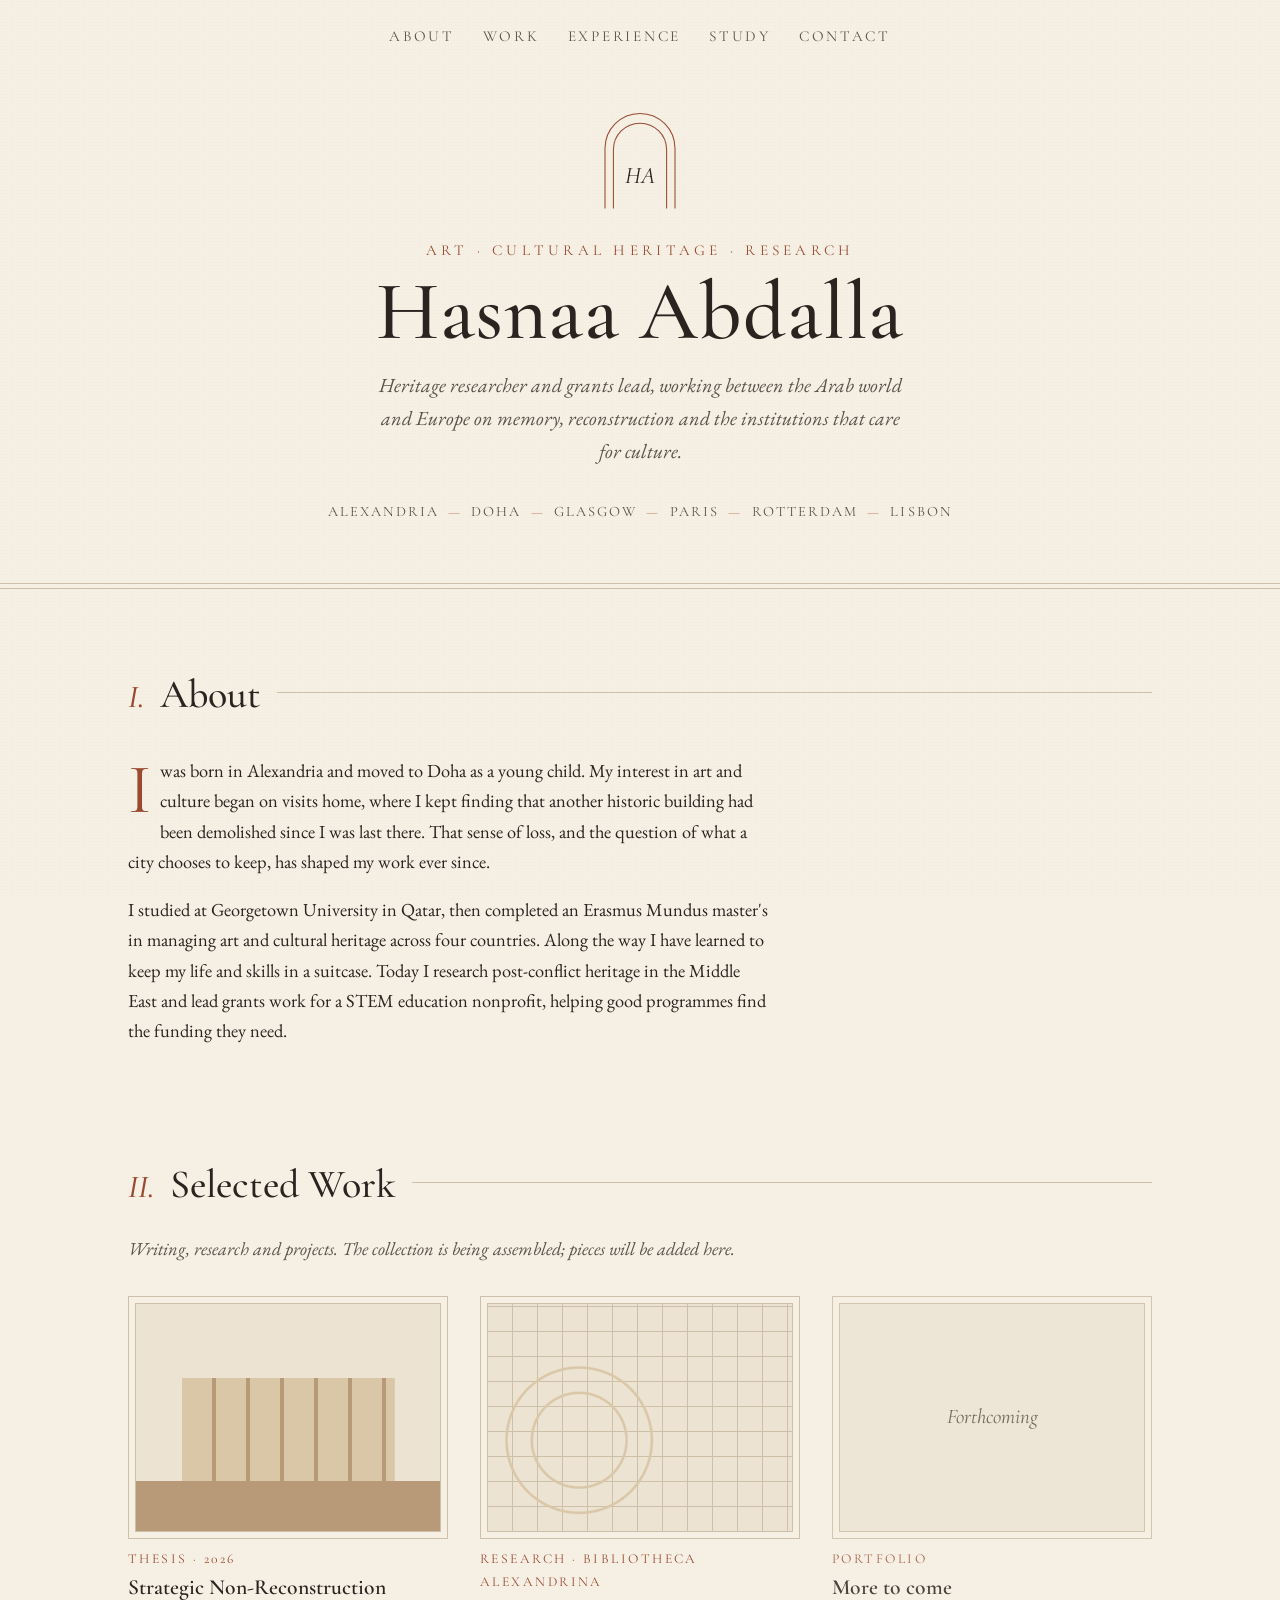
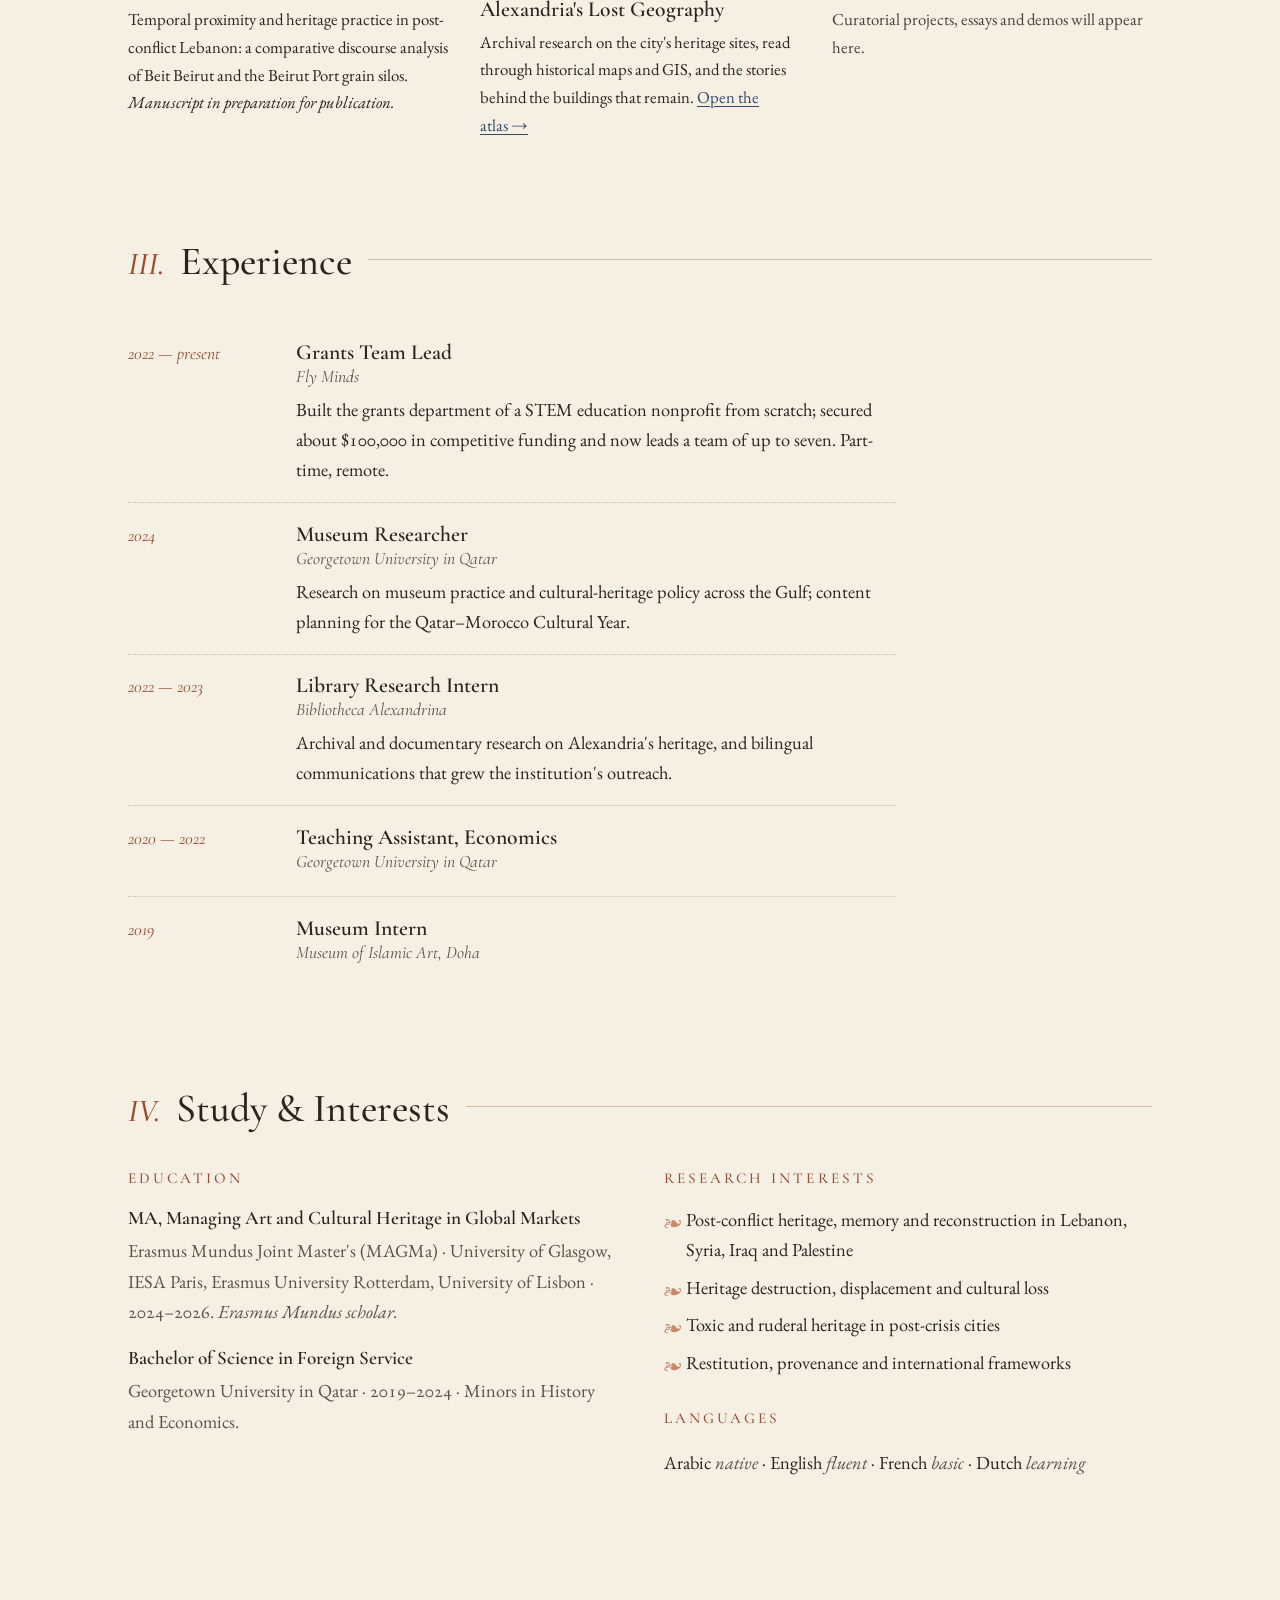
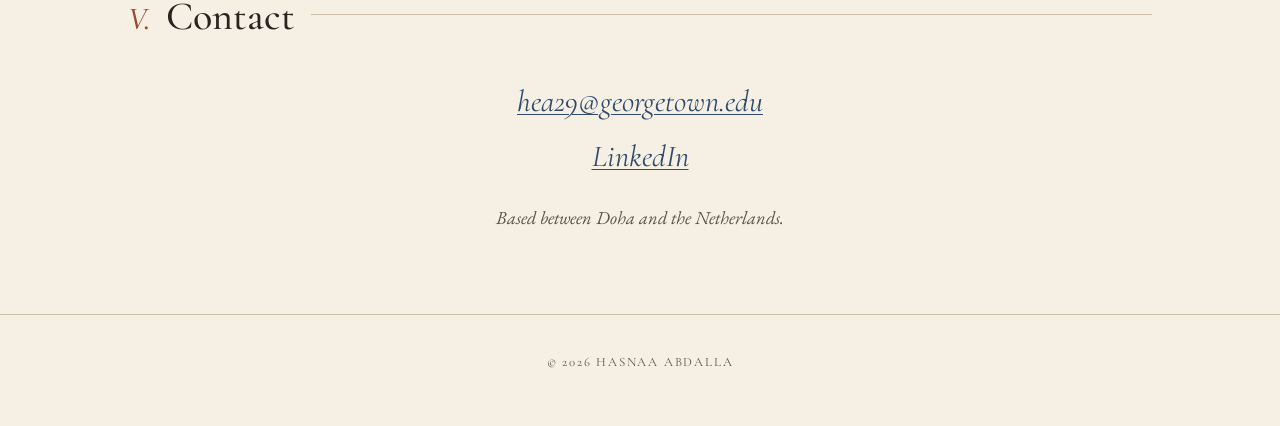
==== commit 00a7ee2f: "Start Alexandria's Lost Geography: project page with atlas and gazetteer Adds alexandria/ with a Lea" ====
--- a/index.html
+++ b/index.html
@@ -1,5 +1,5 @@
 <!doctype html>
-<html lang="en-GB" class="no-js">
+<html lang="en-GB">
 <head>
   <meta charset="utf-8">
   <meta name="viewport" content="width=device-width, initial-scale=1">
@@ -8,191 +8,46 @@
   <meta property="og:title" content="Hasnaa Abdalla">
   <meta property="og:description" content="Cultural heritage, research and grants. Alexandria · Doha · Europe.">
   <meta property="og:type" content="website">
-  <meta name="theme-color" content="#f6f0e6" media="(prefers-color-scheme: light)">
-  <meta name="theme-color" content="#1b1714" media="(prefers-color-scheme: dark)">
-  <script>
-    document.documentElement.className = 'js';
-    try { var t = localStorage.getItem('theme'); if (t) document.documentElement.dataset.theme = t; } catch (e) {}
-  </script>
   <link rel="icon" href="assets/img/favicon.svg" type="image/svg+xml">
   <link rel="preconnect" href="https://fonts.googleapis.com">
   <link rel="preconnect" href="https://fonts.gstatic.com" crossorigin>
   <link href="https://fonts.googleapis.com/css2?family=Cormorant+Garamond:ital,wght@0,400;0,500;0,600;1,400;1,500&family=EB+Garamond:ital,wght@0,400;0,500;1,400&display=swap" rel="stylesheet">
-  <link rel="stylesheet" href="assets/css/style.css?v=2026-11-10d">
+  <link rel="stylesheet" href="assets/css/style.css">
 </head>
 <body>
 
   <a class="skip" href="#main">Skip to content</a>
 
-  <div class="progress" aria-hidden="true"></div>
-
-  <header class="topbar">
-    <a class="monogram" href="#top" aria-label="Back to top">H. A.</a>
-    <nav class="nav" id="site-nav" aria-label="Sections">
+  <header class="masthead">
+    <nav class="nav" aria-label="Sections">
       <a href="#about">About</a>
       <a href="#work">Work</a>
       <a href="#experience">Experience</a>
       <a href="#study">Study</a>
       <a href="#contact">Contact</a>
     </nav>
-    <div class="bar-actions">
-      <button class="icon-btn theme-toggle" type="button" aria-label="Toggle dark mode">
-        <svg class="sun" viewBox="0 0 24 24" fill="none" stroke="currentColor" stroke-width="1.4" aria-hidden="true"><circle cx="12" cy="12" r="4.2"/><path d="M12 2.5v2.2M12 19.3v2.2M2.5 12h2.2M19.3 12h2.2M5.3 5.3l1.6 1.6M17.1 17.1l1.6 1.6M5.3 18.7l1.6-1.6M17.1 6.9l1.6-1.6"/></svg>
-        <svg class="moon" viewBox="0 0 24 24" fill="none" stroke="currentColor" stroke-width="1.4" aria-hidden="true"><path d="M20 14.5A8.5 8.5 0 0 1 9.5 4a8.5 8.5 0 1 0 10.5 10.5z"/></svg>
-      </button>
-      <button class="icon-btn menu-toggle" type="button" aria-label="Open menu" aria-expanded="false" aria-controls="site-nav"><span></span></button>
-    </div>
-  </header>
 
-  <div class="masthead hero" id="top">
-    <div class="hero-track">
-      <div class="hero-stage">
-        <div class="hero-sky" aria-hidden="true">
-          <!-- Alexandria skyline. Each building constructs itself as the page scrolls:
-               --p (0 to 1) is set in assets/js/main.js; each building has a start (--s)
-               and a duration (--d) on that scale. Left to right: Qaitbay Citadel, the
-               Corniche, Abu al-Abbas al-Mursi Mosque, the Bibliotheca Alexandrina and its
-               planetarium, Pompey's Pillar, Stanley Bridge. -->
-          <svg viewBox="0 0 1600 420" preserveAspectRatio="xMidYMax slice">
-            <defs><clipPath id="sky-above"><rect x="0" y="0" width="1600" height="360" /></clipPath></defs>
-            <g class="sun" clip-path="url(#sky-above)">
-              <circle class="sun-disc" cx="800" cy="300" r="170" />
-              <circle class="sun-ring" cx="800" cy="300" r="200" />
-            </g>
-            <g class="bld far" style="--s:0.500;--d:0.160">
-              <path class="fill" d="M0 360 V333 H46 V301 H97 V338 H126 V336 H186 V305 H235 V310 H264 V340 H303 V315 H334 V338 H386 V337 H427 V339 H480 V328 H513 V306 H542 V339 H593 V340 H633 V324 H667 V333 H719 V335 H779 V307 H824 V336 H861 V319 H899 V307 H931 V306 H961 V303 H990 V311 H1029 V315 H1089 V313 H1135 V319 H1190 V327 H1235 V298 H1272 V337 H1313 V309 H1358 V321 H1415 V324 H1469 V335 H1499 V316 H1557 V294 H1593 V333 H1640 V360" />
-              <path class="d" pathLength="1" d="M0 360 V333 H46 V301 H97 V338 H126 V336 H186 V305 H235 V310 H264 V340 H303 V315 H334 V338 H386 V337 H427 V339 H480 V328 H513 V306 H542 V339 H593 V340 H633 V324 H667 V333 H719 V335 H779 V307 H824 V336 H861 V319 H899 V307 H931 V306 H961 V303 H990 V311 H1029 V315 H1089 V313 H1135 V319 H1190 V327 H1235 V298 H1272 V337 H1313 V309 H1358 V321 H1415 V324 H1469 V335 H1499 V316 H1557 V294 H1593 V333 H1640 V360" />
-            </g>
-            <g class="bld " style="--s:0.020;--d:0.120">
-              <path class="guide" d="M640 360 V222 M720 360 V222 M622 250 H738" />
-              <path class="fill" d="M640 360 V250 H720 V360 Z" />
-              <path class="d" pathLength="1" d="M640 360 V250 H720 V360 Z" />
-              <path class="d dt" pathLength="1" d="M652 266 h9 v12 h-9 Z M652 288 h9 v12 h-9 Z M652 310 h9 v12 h-9 Z M652 332 h9 v12 h-9 Z M672 266 h9 v12 h-9 Z M672 288 h9 v12 h-9 Z M672 310 h9 v12 h-9 Z M672 332 h9 v12 h-9 Z M692 266 h9 v12 h-9 Z M692 288 h9 v12 h-9 Z M692 310 h9 v12 h-9 Z M692 332 h9 v12 h-9 Z" />
-            </g>
-            <g class="bld " style="--s:0.040;--d:0.120">
-              <path class="guide" d="M720 360 V257 M790 360 V257 M702 285 H808" />
-              <path class="fill" d="M720 360 V285 H790 V360 Z" />
-              <path class="d" pathLength="1" d="M720 360 V285 H790 V360 Z" />
-              <path class="d dt" pathLength="1" d="M732 310 V302.0 A4.0 4.0 0 0 1 740 302.0 V310 Z M732 330 V322.0 A4.0 4.0 0 0 1 740 322.0 V330 Z M732 350 V342.0 A4.0 4.0 0 0 1 740 342.0 V350 Z M750 310 V302.0 A4.0 4.0 0 0 1 758 302.0 V310 Z M750 330 V322.0 A4.0 4.0 0 0 1 758 322.0 V330 Z M750 350 V342.0 A4.0 4.0 0 0 1 758 342.0 V350 Z M768 310 V302.0 A4.0 4.0 0 0 1 776 302.0 V310 Z M768 330 V322.0 A4.0 4.0 0 0 1 776 322.0 V330 Z M768 350 V342.0 A4.0 4.0 0 0 1 776 342.0 V350 Z" />
-            </g>
-            <g class="bld " style="--s:0.060;--d:0.140">
-              <path class="guide" d="M790 360 V198 M880 360 V198 M772 226 H898" />
-              <path class="fill" d="M790 360 V238 H808 V226 H862 V238 H880 V360 Z" />
-              <path class="d" pathLength="1" d="M790 360 V238 H808 V226 H862 V238 H880 V360 Z" />
-              <path class="d dt" pathLength="1" d="M800 266 V256.5 A4.5 4.5 0 0 1 809 256.5 V266 Z M800 288 V278.5 A4.5 4.5 0 0 1 809 278.5 V288 Z M800 310 V300.5 A4.5 4.5 0 0 1 809 300.5 V310 Z M800 332 V322.5 A4.5 4.5 0 0 1 809 322.5 V332 Z M816 266 V256.5 A4.5 4.5 0 0 1 825 256.5 V266 Z M816 288 V278.5 A4.5 4.5 0 0 1 825 278.5 V288 Z M816 310 V300.5 A4.5 4.5 0 0 1 825 300.5 V310 Z M816 332 V322.5 A4.5 4.5 0 0 1 825 322.5 V332 Z M832 266 V256.5 A4.5 4.5 0 0 1 841 256.5 V266 Z M832 288 V278.5 A4.5 4.5 0 0 1 841 278.5 V288 Z M832 310 V300.5 A4.5 4.5 0 0 1 841 300.5 V310 Z M832 332 V322.5 A4.5 4.5 0 0 1 841 322.5 V332 Z M848 266 V256.5 A4.5 4.5 0 0 1 857 256.5 V266 Z M848 288 V278.5 A4.5 4.5 0 0 1 857 278.5 V288 Z M848 310 V300.5 A4.5 4.5 0 0 1 857 300.5 V310 Z M848 332 V322.5 A4.5 4.5 0 0 1 857 322.5 V332 Z M864 266 V256.5 A4.5 4.5 0 0 1 873 256.5 V266 Z M864 288 V278.5 A4.5 4.5 0 0 1 873 278.5 V288 Z M864 310 V300.5 A4.5 4.5 0 0 1 873 300.5 V310 Z M864 332 V322.5 A4.5 4.5 0 0 1 873 322.5 V332 Z M790 244 H880" />
-            </g>
-            <g class="bld " style="--s:0.080;--d:0.120">
-              <path class="guide" d="M880 360 V240 M960 360 V240 M862 268 H978" />
-              <path class="fill" d="M880 360 V268 H960 V360 Z" />
-              <path class="d" pathLength="1" d="M880 360 V268 H960 V360 Z" />
-              <path class="d dt" pathLength="1" d="M892 282 h9 v11 h-9 Z M892 302 h9 v11 h-9 Z M892 322 h9 v11 h-9 Z M910 282 h9 v11 h-9 Z M910 302 h9 v11 h-9 Z M910 322 h9 v11 h-9 Z M928 282 h9 v11 h-9 Z M928 302 h9 v11 h-9 Z M928 322 h9 v11 h-9 Z M946 282 h9 v11 h-9 Z M946 302 h9 v11 h-9 Z M946 322 h9 v11 h-9 Z" />
-            </g>
-            <g class="bld " style="--s:0.080;--d:0.180" transform="translate(-40 0)">
-              <path class="guide" d="M528 360 V68 M626 360 V68 M510 96 H644" />
-              <path class="fill" d="M528 360 V300 H540 V290 A10 10 0 0 1 556 290 V300 H560 V282 H566 C566 255 584 240 585 228 L585 218 L587 218 L587 228 C588 240 606 255 606 282 H612 V300 H618 V360 Z M612 360 V214 H626 V360 Z M609 214 H629 V208 H611 Z M614 208 V170 H624 V208 M610 170 H628 V165 H610 Z M615 165 V132 H623 V165 M615 132 C615 120 619 114 619 108 C619 114 623 120 623 132 Z M619 108 V96" />
-              <path class="d" pathLength="1" d="M528 360 V300 H540 V290 A10 10 0 0 1 556 290 V300 H560 V282 H566 C566 255 584 240 585 228 L585 218 L587 218 L587 228 C588 240 606 255 606 282 H612 V300 H618 V360 Z M612 360 V214 H626 V360 Z M609 214 H629 V208 H611 Z M614 208 V170 H624 V208 M610 170 H628 V165 H610 Z M615 165 V132 H623 V165 M615 132 C615 120 619 114 619 108 C619 114 623 120 623 132 Z M619 108 V96" />
-              <path class="d dt" pathLength="1" d="M534 334 V320.0 A4.0 4.0 0 0 1 542 320.0 V334 Z M550 334 V320.0 A4.0 4.0 0 0 1 558 320.0 V334 Z M566 334 V320.0 A4.0 4.0 0 0 1 574 320.0 V334 Z M582 334 V320.0 A4.0 4.0 0 0 1 590 320.0 V334 Z M598 334 V320.0 A4.0 4.0 0 0 1 606 320.0 V334 Z M560 300 H612 M570 290 H602 M619 230 V250 M619 185 V200 M619 145 V158" />
-            </g>
-            <g class="bld " style="--s:0.120;--d:0.180">
-              <path class="guide" d="M968 360 V218 M1146 360 V218 M950 246 H1164" />
-              <path class="fill" d="M968 360 V344 L1146 246 V360 Z" />
-              <path class="d" pathLength="1" d="M968 360 V344 L1146 246 V360 Z" />
-              <path class="d dt" pathLength="1" d="M968 345.8 L1146 248.3 M968 347.6 L1146 250.6 M968 349.3 L1146 252.8 M968 351.1 L1146 255.1 M968 352.9 L1146 257.4 M968 354.7 L1146 259.7 M968 356.4 L1146 262.0 M968 358.2 L1146 264.2 M984 335.2 L984 345.2 M1000 326.4 L1000 336.4 M1016 317.6 L1016 327.6 M1032 308.8 L1032 318.8 M1048 300.0 L1048 310.0 M1064 291.1 L1064 301.1 M1080 282.3 L1080 292.3 M1096 273.5 L1096 283.5 M1112 264.7 L1112 274.7 M1128 255.9 L1128 265.9 M1144 247.1 L1144 257.1 M1122 326 h3 M1069 348 h7 M1133 350 h5 M1103 344 h5 M1136 331 h7 M1118 304 h3 M1094 330 h3 M1067 346 h5 M1133 343 h6 M1096 345 h6 M1104 301 h6 M1105 310 h7 M1074 331 h3 M1087 349 h5 M1076 347 h4 M1110 325 h6 M1070 310 h6 M1111 335 h5 M1077 352 h6 M1130 317 h6 M1105 343 h6 M1089 309 h3 M1082 309 h4 M1089 300 h6 M1135 311 h5 M1096 300 h4" />
-            </g>
-            <g class="bld " style="--s:0.200;--d:0.080">
-              <path class="guide" d="M978 360 V280 M1030 360 V280 M960 308 H1048" />
-              <path class="fill" d="M978 334 A26 26 0 1 1 1030 334 A26 26 0 1 1 978 334 Z" />
-              <path class="d" pathLength="1" d="M978 334 A26 26 0 1 1 1030 334 A26 26 0 1 1 978 334 Z" />
-              <path class="d dt" pathLength="1" d="M978 334 H1030 M984 320 Q1004 314 1024 320 M984 348 Q1004 354 1024 348" />
-            </g>
-            <g class="bld " style="--s:0.400;--d:0.140" transform="translate(-250 0)">
-              <path class="guide" d="M338 360 V240 M410 360 V240 M320 268 H428" />
-              <path class="fill" d="M338 360 V268 H410 V360 Z" />
-              <path class="d" pathLength="1" d="M338 360 V268 H410 V360 Z" />
-              <path class="d dt" pathLength="1" d="M346 294 V286.5 A4.5 4.5 0 0 1 355 286.5 V294 Z M346 312 V304.5 A4.5 4.5 0 0 1 355 304.5 V312 Z M346 330 V322.5 A4.5 4.5 0 0 1 355 322.5 V330 Z M346 348 V340.5 A4.5 4.5 0 0 1 355 340.5 V348 Z M364 294 V286.5 A4.5 4.5 0 0 1 373 286.5 V294 Z M364 312 V304.5 A4.5 4.5 0 0 1 373 304.5 V312 Z M364 330 V322.5 A4.5 4.5 0 0 1 373 322.5 V330 Z M364 348 V340.5 A4.5 4.5 0 0 1 373 340.5 V348 Z M382 294 V286.5 A4.5 4.5 0 0 1 391 286.5 V294 Z M382 312 V304.5 A4.5 4.5 0 0 1 391 304.5 V312 Z M382 330 V322.5 A4.5 4.5 0 0 1 391 322.5 V330 Z M382 348 V340.5 A4.5 4.5 0 0 1 391 340.5 V348 Z M400 294 V286.5 A4.5 4.5 0 0 1 409 286.5 V294 Z M400 312 V304.5 A4.5 4.5 0 0 1 409 304.5 V312 Z M400 330 V322.5 A4.5 4.5 0 0 1 409 322.5 V330 Z M400 348 V340.5 A4.5 4.5 0 0 1 409 340.5 V348 Z M338 276 H410 M342 300 H406 M342 318 H406 M342 336 H406" />
-            </g>
-            <g class="bld " style="--s:0.430;--d:0.140" transform="translate(-250 0)">
-              <path class="guide" d="M410 360 V187 M474 360 V187 M392 215 H492" />
-              <path class="fill" d="M410 360 V240 H452 V226 A11 11 0 0 1 474 226 V360 Z M452 240 H474" />
-              <path class="d" pathLength="1" d="M410 360 V240 H452 V226 A11 11 0 0 1 474 226 V360 Z M452 240 H474" />
-              <path class="d dt" pathLength="1" d="M418 254 h8 v12 h-8 Z M418 274 h8 v12 h-8 Z M418 294 h8 v12 h-8 Z M418 314 h8 v12 h-8 Z M418 334 h8 v12 h-8 Z M434 254 h8 v12 h-8 Z M434 274 h8 v12 h-8 Z M434 294 h8 v12 h-8 Z M434 314 h8 v12 h-8 Z M434 334 h8 v12 h-8 Z M456 250 V350 M470 250 V350 M463 215 V206" />
-            </g>
-            <g class="bld " style="--s:0.460;--d:0.120" transform="translate(-250 0)">
-              <path class="guide" d="M474 360 V258 M522 360 V258 M456 286 H540" />
-              <path class="fill" d="M474 360 V286 H522 V360 Z" />
-              <path class="d" pathLength="1" d="M474 360 V286 H522 V360 Z" />
-              <path class="d dt" pathLength="1" d="M482 309 V301.5 A3.5 3.5 0 0 1 489 301.5 V309 Z M482 327 V319.5 A3.5 3.5 0 0 1 489 319.5 V327 Z M482 345 V337.5 A3.5 3.5 0 0 1 489 337.5 V345 Z M496 309 V301.5 A3.5 3.5 0 0 1 503 301.5 V309 Z M496 327 V319.5 A3.5 3.5 0 0 1 503 319.5 V327 Z M496 345 V337.5 A3.5 3.5 0 0 1 503 337.5 V345 Z M510 309 V301.5 A3.5 3.5 0 0 1 517 301.5 V309 Z M510 327 V319.5 A3.5 3.5 0 0 1 517 319.5 V327 Z M510 345 V337.5 A3.5 3.5 0 0 1 517 337.5 V345 Z" />
-            </g>
-            <g class="bld " style="--s:0.260;--d:0.120">
-              <path class="guide" d="M1179 360 V138 M1203 360 V138 M1161 166 H1221" />
-              <path class="fill" d="M1150 360 Q1190 336 1232 360 Z M1180 346 V330 H1202 V346 M1185 330 V178 H1197 V330 M1179 178 L1203 178 L1199 166 L1183 166 Z" />
-              <path class="d" pathLength="1" d="M1150 360 Q1190 336 1232 360 Z M1180 346 V330 H1202 V346 M1185 330 V178 H1197 V330 M1179 178 L1203 178 L1199 166 L1183 166 Z" />
-              <path class="d dt" pathLength="1" d="M1191 320 V190" />
-            </g>
-            <g class="bld " style="--s:0.300;--d:0.200" transform="translate(219.2 72) scale(.8)">
-              <path class="guide" d="M66 360 V126 M334 360 V126 M48 154 H352" />
-              <path class="fill" d="M66 360 V306 L66 299 L74 299 L74 306 L80 306 L80 299 L88 299 L88 306 L94 306 L94 299 L102 299 L102 306 L108 306 L108 299 L116 299 L116 306 L122 306 L122 299 L130 299 L130 306 L136 306 L136 299 L144 299 L144 306 L150 306 L150 299 L158 299 L158 306 L164 306 L164 299 L172 299 L172 306 L178 306 L178 299 L186 299 L186 306 L192 306 L192 299 L200 299 L200 306 L206 306 L206 299 L214 299 L214 306 L220 306 L220 299 L228 299 L228 306 L234 306 L234 299 L242 299 L242 306 L248 306 L248 299 L256 299 L256 306 L262 306 L262 299 L270 299 L270 306 L276 306 L276 299 L284 299 L284 306 L290 306 L290 299 L298 299 L298 306 L304 306 L304 299 L312 299 L312 306 L318 306 L318 299 L326 299 L326 306 L332 306 L334 306 V360 Z M66 360 V284 A15 15 0 0 1 96 284 V360 M304 360 V284 A15 15 0 0 1 334 284 V360 M150 306 V214 L150 208 L157 208 L157 214 L162 214 L162 208 L169 208 L169 214 L174 214 L174 208 L181 208 L181 214 L186 214 L186 208 L193 208 L193 214 L198 214 L198 208 L205 208 L205 214 L210 214 L210 208 L217 208 L217 214 L222 214 L222 208 L229 208 L229 214 L234 214 L234 208 L241 208 L241 214 L246 214 L250 214 V306 M144 306 V202 A9 9 0 0 1 162 202 V306 M238 306 V202 A9 9 0 0 1 256 202 V306 M196 214 V168 H204 V214 M192 176 H208 V172 H192 Z M197 168 L200 154 L203 168" />
-              <path class="d" pathLength="1" d="M66 360 V306 L66 299 L74 299 L74 306 L80 306 L80 299 L88 299 L88 306 L94 306 L94 299 L102 299 L102 306 L108 306 L108 299 L116 299 L116 306 L122 306 L122 299 L130 299 L130 306 L136 306 L136 299 L144 299 L144 306 L150 306 L150 299 L158 299 L158 306 L164 306 L164 299 L172 299 L172 306 L178 306 L178 299 L186 299 L186 306 L192 306 L192 299 L200 299 L200 306 L206 306 L206 299 L214 299 L214 306 L220 306 L220 299 L228 299 L228 306 L234 306 L234 299 L242 299 L242 306 L248 306 L248 299 L256 299 L256 306 L262 306 L262 299 L270 299 L270 306 L276 306 L276 299 L284 299 L284 306 L290 306 L290 299 L298 299 L298 306 L304 306 L304 299 L312 299 L312 306 L318 306 L318 299 L326 299 L326 306 L332 306 L334 306 V360 Z M66 360 V284 A15 15 0 0 1 96 284 V360 M304 360 V284 A15 15 0 0 1 334 284 V360 M150 306 V214 L150 208 L157 208 L157 214 L162 214 L162 208 L169 208 L169 214 L174 214 L174 208 L181 208 L181 214 L186 214 L186 208 L193 208 L193 214 L198 214 L198 208 L205 208 L205 214 L210 214 L210 208 L217 208 L217 214 L222 214 L222 208 L229 208 L229 214 L234 214 L234 208 L241 208 L241 214 L246 214 L250 214 V306 M144 306 V202 A9 9 0 0 1 162 202 V306 M238 306 V202 A9 9 0 0 1 256 202 V306 M196 214 V168 H204 V214 M192 176 H208 V172 H192 Z M197 168 L200 154 L203 168" />
-              <path class="d dt" pathLength="1" d="M190 360 V340.0 A10.0 10.0 0 0 1 210 340.0 V360 Z M166 236 V250 M178 236 V250 M190 236 V250 M202 236 V250 M214 236 V250 M226 236 V250 M160 276 V266.0 A4.0 4.0 0 0 1 168 266.0 V276 Z M180 276 V266.0 A4.0 4.0 0 0 1 188 266.0 V276 Z M200 276 V266.0 A4.0 4.0 0 0 1 208 266.0 V276 Z M220 276 V266.0 A4.0 4.0 0 0 1 228 266.0 V276 Z M240 276 V266.0 A4.0 4.0 0 0 1 248 266.0 V276 Z M76 300 V312 M86 300 V312 M314 300 V312 M324 300 V312" />
-            </g>
-            <g class="bld " style="--s:0.420;--d:0.200">
-              <path class="guide" d="M1236 360 V234 M1564 360 V234 M1218 262 H1582" />
-              <path class="fill" d="M1236 360 V330 H1564 V360 M1244 360 V346 A16 16 0 0 1 1276 346 V360 M1284 360 V346 A16 16 0 0 1 1316 346 V360 M1324 360 V346 A16 16 0 0 1 1356 346 V360 M1364 360 V346 A16 16 0 0 1 1396 346 V360 M1404 360 V346 A16 16 0 0 1 1436 346 V360 M1444 360 V346 A16 16 0 0 1 1476 346 V360 M1484 360 V346 A16 16 0 0 1 1516 346 V360 M1524 360 V346 A16 16 0 0 1 1556 346 V360 M1296 330 V276 L1308 262 L1320 276 V330 M1293 276 H1323 M1488 330 V276 L1500 262 L1512 276 V330 M1485 276 H1515 M1236 330 V306 L1248 292 L1260 306 V330 M1233 306 H1263 M1540 330 V306 L1552 292 L1564 306 V330 M1537 306 H1567" />
-              <path class="d" pathLength="1" d="M1236 360 V330 H1564 V360 M1244 360 V346 A16 16 0 0 1 1276 346 V360 M1284 360 V346 A16 16 0 0 1 1316 346 V360 M1324 360 V346 A16 16 0 0 1 1356 346 V360 M1364 360 V346 A16 16 0 0 1 1396 346 V360 M1404 360 V346 A16 16 0 0 1 1436 346 V360 M1444 360 V346 A16 16 0 0 1 1476 346 V360 M1484 360 V346 A16 16 0 0 1 1516 346 V360 M1524 360 V346 A16 16 0 0 1 1556 346 V360 M1296 330 V276 L1308 262 L1320 276 V330 M1293 276 H1323 M1488 330 V276 L1500 262 L1512 276 V330 M1485 276 H1515 M1236 330 V306 L1248 292 L1260 306 V330 M1233 306 H1263 M1540 330 V306 L1552 292 L1564 306 V330 M1537 306 H1567" />
-              <path class="d dt" pathLength="1" d="M1236 322 H1564 M1240 322 V330 M1250 322 V330 M1260 322 V330 M1270 322 V330 M1280 322 V330 M1290 322 V330 M1300 322 V330 M1310 322 V330 M1320 322 V330 M1330 322 V330 M1340 322 V330 M1350 322 V330 M1360 322 V330 M1370 322 V330 M1380 322 V330 M1390 322 V330 M1400 322 V330 M1410 322 V330 M1420 322 V330 M1430 322 V330 M1440 322 V330 M1450 322 V330 M1460 322 V330 M1470 322 V330 M1480 322 V330 M1490 322 V330 M1500 322 V330 M1510 322 V330 M1520 322 V330 M1530 322 V330 M1540 322 V330 M1550 322 V330 M1560 322 V330 M1302 312 V296.0 A6.0 6.0 0 0 1 1314 296.0 V312 Z M1494 312 V296.0 A6.0 6.0 0 0 1 1506 296.0 V312 Z" />
-            </g>
-            <g class="bld mid" style="--s:0.480;--d:0.120">
-              <path class="guide" d="M1330 360 V186 M1472 360 V186 M1312 214 H1490" />
-              <path class="fill" d="M1330 330 V214 H1366 V330 M1392 330 V232 H1430 V330 M1446 330 V250 H1472 V330" />
-              <path class="d" pathLength="1" d="M1330 330 V214 H1366 V330 M1392 330 V232 H1430 V330 M1446 330 V250 H1472 V330" />
-              <path class="d dt" pathLength="1" d="M1334 224 H1362 M1334 234 H1362 M1334 244 H1362 M1334 254 H1362 M1334 264 H1362 M1334 274 H1362 M1334 284 H1362 M1334 294 H1362 M1334 304 H1362 M1334 314 H1362 M1334 324 H1362 M1396 242 H1426 M1396 252 H1426 M1396 262 H1426 M1396 272 H1426 M1396 282 H1426 M1396 292 H1426 M1396 302 H1426 M1396 312 H1426 M1396 322 H1426" />
-            </g>
-            <g class="bld palm" style="--s:0.580;--d:.06">
-              <path class="d" pathLength="1" d="M70 360 Q68.4 330.0 62 300 M62.0 300.0 Q46.0 284.2 30.1 288.4 M62.0 300.0 Q53.4 277.7 44.8 275.4 M62.0 300.0 Q69.5 277.0 77.0 274.0 M62.0 300.0 Q78.0 284.2 93.9 288.4 M62.0 300.0 Q61.0 279.0 60.1 278.1 M62.0 300.0 Q49.2 292.3 36.4 304.5 M62.0 300.0 Q74.8 292.3 87.6 304.5" />
-            </g>
-            <g class="bld palm" style="--s:0.600;--d:.06">
-              <path class="d" pathLength="1" d="M268 360 Q269.2 328.0 274 296 M274.0 296.0 Q258.0 280.2 242.1 284.4 M274.0 296.0 Q265.4 273.7 256.8 271.4 M274.0 296.0 Q281.5 273.0 289.0 270.0 M274.0 296.0 Q290.0 280.2 305.9 284.4 M274.0 296.0 Q273.0 275.0 272.1 274.1 M274.0 296.0 Q261.2 288.3 248.4 300.5 M274.0 296.0 Q286.8 288.3 299.6 300.5" />
-            </g>
-            <g class="bld palm" style="--s:0.620;--d:.06">
-              <path class="d" pathLength="1" d="M1158 360 Q1156.8 331.0 1152 302 M1152.0 302.0 Q1136.0 286.2 1120.1 290.4 M1152.0 302.0 Q1143.4 279.7 1134.8 277.4 M1152.0 302.0 Q1159.5 279.0 1167.0 276.0 M1152.0 302.0 Q1168.0 286.2 1183.9 290.4 M1152.0 302.0 Q1151.0 281.0 1150.1 280.1 M1152.0 302.0 Q1139.2 294.3 1126.4 306.5 M1152.0 302.0 Q1164.8 294.3 1177.6 306.5" />
-            </g>
-            <g class="bld palm" style="--s:0.640;--d:.06">
-              <path class="d" pathLength="1" d="M1236 360 Q1237.6 335.0 1244 310 M1244.0 310.0 Q1228.0 294.2 1212.1 298.4 M1244.0 310.0 Q1235.4 287.7 1226.8 285.4 M1244.0 310.0 Q1251.5 287.0 1259.0 284.0 M1244.0 310.0 Q1260.0 294.2 1275.9 298.4 M1244.0 310.0 Q1243.0 289.0 1242.1 288.1 M1244.0 310.0 Q1231.2 302.3 1218.4 314.5 M1244.0 310.0 Q1256.8 302.3 1269.6 314.5" />
-            </g>
-            <g class="bld palm" style="--s:0.600;--d:.06">
-              <path class="d" pathLength="1" d="M930 360 Q931.0 333.0 935 306 M935.0 306.0 Q919.0 290.2 903.1 294.4 M935.0 306.0 Q926.4 283.7 917.8 281.4 M935.0 306.0 Q942.5 283.0 950.0 280.0 M935.0 306.0 Q951.0 290.2 966.9 294.4 M935.0 306.0 Q934.0 285.0 933.1 284.1 M935.0 306.0 Q922.2 298.3 909.4 310.5 M935.0 306.0 Q947.8 298.3 960.6 310.5" />
-            </g>
-            <g class="bld palm" style="--s:0.610;--d:.06">
-              <path class="d" pathLength="1" d="M660 360 Q659.0 335.0 655 310 M655.0 310.0 Q639.0 294.2 623.1 298.4 M655.0 310.0 Q646.4 287.7 637.8 285.4 M655.0 310.0 Q662.5 287.0 670.0 284.0 M655.0 310.0 Q671.0 294.2 686.9 298.4 M655.0 310.0 Q654.0 289.0 653.1 288.1 M655.0 310.0 Q642.2 302.3 629.4 314.5 M655.0 310.0 Q667.8 302.3 680.6 314.5" />
-            </g>
-            <path class="ground" pathLength="1" d="M0 360 H1600" />
-            <path class="waves" pathLength="1" d="M858 406 q7 -4 14 0 t14 0 M1248 408 q6 -4 13 0 t13 0 M257 404 q9 -4 18 0 t18 0 M1341 375 q8 -4 15 0 t15 0 M1393 407 q7 -4 14 0 t14 0 M815 397 q7 -4 14 0 t14 0 M212 402 q9 -4 18 0 t18 0 M820 375 q6 -4 11 0 t11 0 M137 385 q8 -4 15 0 t15 0 M332 379 q6 -4 13 0 t13 0 M1230 375 q5 -4 10 0 t10 0 M0 408 q5 -4 10 0 t10 0 M1098 378 q7 -4 14 0 t14 0 M1256 373 q4 -4 9 0 t9 0 M425 411 q7 -4 14 0 t14 0 M304 412 q6 -4 12 0 t12 0 M711 410 q7 -4 14 0 t14 0 M971 379 q5 -4 10 0 t10 0 M999 401 q8 -4 16 0 t16 0 M990 391 q4 -4 9 0 t9 0 M295 378 q10 -4 20 0 t20 0 M701 388 q8 -4 16 0 t16 0 M1417 382 q8 -4 16 0 t16 0 M47 385 q8 -4 16 0 t16 0 M740 381 q10 -4 19 0 t19 0 M1112 373 q10 -4 20 0 t20 0 M1081 391 q9 -4 18 0 t18 0 M186 388 q8 -4 16 0 t16 0 M751 382 q7 -4 14 0 t14 0 M456 406 q8 -4 16 0 t16 0 M1029 393 q9 -4 18 0 t18 0 M456 411 q10 -4 20 0 t20 0 M399 387 q7 -4 14 0 t14 0 M1515 386 q6 -4 11 0 t11 0 M1060 403 q7 -4 14 0 t14 0 M1497 373 q4 -4 8 0 t8 0 M572 402 q6 -4 12 0 t12 0 M396 410 q7 -4 14 0 t14 0 M915 394 q7 -4 14 0 t14 0 M164 386 q5 -4 10 0 t10 0 M464 402 q6 -4 11 0 t11 0 M691 385 q8 -4 16 0 t16 0 M1278 411 q4 -4 8 0 t8 0 M981 394 q9 -4 18 0 t18 0 M173 379 q7 -4 14 0 t14 0 M1457 384 q8 -4 16 0 t16 0" />
-            <path class="birds" d="M700 150 q6 -6 12 0 q6 -6 12 0 M742 128 q5 -5 10 0 q5 -5 10 0 M668 120 q4 -4 8 0 q4 -4 8 0" />
-          </svg>
-        </div>
-        <div class="hero-head">
-          <p class="kicker">Art · Cultural Heritage · Research</p>
-          <h1>Hasnaa Abdalla</h1>
-        </div>
-        <img class="hero-photo" src="assets/img/portrait-photo.webp" width="900" height="900"
-             alt="Photograph of Hasnaa Abdalla, smiling, with long curly hair and a black blazer">
-        <p class="hero-cue" aria-hidden="true">Scroll</p>
-      </div>
-    </div>
-    <div class="title hero-after">
+    <div class="title">
+      <svg class="arch" viewBox="0 0 120 150" aria-hidden="true">
+        <path d="M10 148 V62 A50 50 0 0 1 110 62 V148" />
+        <path d="M22 148 V64 A38 38 0 0 1 98 64 V148" />
+        <text x="60" y="112" text-anchor="middle">HA</text>
+      </svg>
+      <p class="kicker">Art · Cultural Heritage · Research</p>
+      <h1>Hasnaa Abdalla</h1>
       <p class="lede">
         Heritage researcher and grants lead, working between the Arab world and Europe
         on memory, reconstruction and the institutions that care for culture.
       </p>
-      <p class="places"><b>Alexandria</b> <span>·</span> <b>Doha</b> <span>·</span> <b>Glasgow</b> <span>·</span> <b>Paris</b> <span>·</span> <b>Rotterdam</b> <span>·</span> <b>Lisbon</b></p>
+      <p class="places">Alexandria <span>—</span> Doha <span>—</span> Glasgow <span>—</span> Paris <span>—</span> Rotterdam <span>—</span> Lisbon</p>
     </div>
-  </div>
+  </header>
 
   <main id="main">
 
     <section id="about" class="section">
       <h2><span class="num">I.</span> About</h2>
-      <div class="prose reveal">
+      <div class="prose">
         <p class="dropcap">
           I was born in Alexandria and moved to Doha as a young child. My interest in art and
           culture began on visits home, where I kept finding that another historic building had
@@ -211,42 +66,29 @@
 
     <section id="work" class="section">
       <h2><span class="num">II.</span> Selected Work</h2>
-      <p class="section-note reveal">Writing, research and projects. The collection is being assembled; pieces will be added here.</p>
+      <p class="section-note">Writing, research and projects. The collection is being assembled; pieces will be added here.</p>
 
       <div class="gallery">
-        <article class="piece reveal">
-          <img class="plate" src="assets/img/work-beirut-pair.webp" width="1200" height="900" loading="lazy"
-               alt="Two Beirut landmarks side by side: the bullet-scarred Beit Beirut with its open arcades, and the damaged port grain silos">
+        <article class="piece">
+          <div class="plate plate--silos" aria-hidden="true"></div>
           <p class="piece-meta">Thesis · 2026</p>
           <h3>Strategic Non-Reconstruction</h3>
           <p>Temporal proximity and heritage practice in post-conflict Lebanon: a comparative
              discourse analysis of Beit Beirut and the Beirut Port grain silos.
              <em>Manuscript in preparation for publication.</em></p>
-          <p class="piece-credit">Photos: <a href="https://commons.wikimedia.org/wiki/File:Beit_Beirut_2019.jpg">Onceinawhile</a>,
-             <a href="https://commons.wikimedia.org/wiki/File:CAMILLE_AMMOUN_-_SUBSIDENCE_-_SILO_3.jpg">Camille Ammoun</a> ·
-             <a href="https://creativecommons.org/licenses/by-sa/4.0/">CC BY-SA 4.0</a>, cropped and toned</p>
-          <p class="piece-link"><a href="work/amnesia/">Interactive · The Amnesia Trajectory →</a></p>
-          <p class="piece-link"><a href="work/sniper/">Scroll story · Through the Sniper’s Eye →</a></p>
         </article>
 
-        <article class="piece reveal">
-          <img class="plate plate--print" src="assets/img/work-alexandria-map.webp" width="725" height="545" loading="lazy"
-               alt="Historical plan of ancient Alexandria after Puchstein, showing Pharos island, the Great Harbour, Portus Eunostus, the street grid and Lake Mareotis">
+        <article class="piece">
+          <div class="plate plate--map" aria-hidden="true"></div>
           <p class="piece-meta">Research · Bibliotheca Alexandrina</p>
-          <h3>Alexandria's Lost Geography</h3>
+          <h3><a class="piece-link" href="alexandria/">Alexandria's Lost Geography</a></h3>
           <p>Archival research on the city's heritage sites, read through historical maps and GIS,
-             and the stories behind the buildings that remain.</p>
-          <p class="piece-credit">Map: Plan of Alexandria according to Puchstein, 19th-century print</p>
+             and the stories behind the buildings that remain.
+             <a href="alexandria/">Open the atlas&nbsp;→</a></p>
         </article>
 
-        <article class="piece piece--empty reveal">
-          <div class="plate plate--blank" aria-hidden="true">
-            <svg class="blank-arch" viewBox="0 0 120 150">
-              <path d="M10 148 V62 A50 50 0 0 1 110 62 V148" />
-              <path d="M2 62 H118 M10 4 V148 M110 4 V148" class="guide" />
-            </svg>
-            <span>Forthcoming</span>
-          </div>
+        <article class="piece piece--empty">
+          <div class="plate plate--blank" aria-hidden="true"><span>Forthcoming</span></div>
           <p class="piece-meta">Portfolio</p>
           <h3>More to come</h3>
           <p>Curatorial projects, essays and demos will appear here.</p>
@@ -257,7 +99,7 @@
     <section id="experience" class="section">
       <h2><span class="num">III.</span> Experience</h2>
       <ol class="timeline">
-        <li class="reveal">
+        <li>
           <p class="when">2022 — present</p>
           <div>
             <h3>Grants Team Lead <span class="where">Fly Minds</span></h3>
@@ -265,7 +107,7 @@
                $100,000 in competitive funding and now leads a team of up to seven. Part-time, remote.</p>
           </div>
         </li>
-        <li class="reveal">
+        <li>
           <p class="when">2024</p>
           <div>
             <h3>Museum Researcher <span class="where">Georgetown University in Qatar</span></h3>
@@ -273,7 +115,7 @@
                planning for the Qatar–Morocco Cultural Year.</p>
           </div>
         </li>
-        <li class="reveal">
+        <li>
           <p class="when">2022 — 2023</p>
           <div>
             <h3>Library Research Intern <span class="where">Bibliotheca Alexandrina</span></h3>
@@ -281,13 +123,13 @@
                communications that grew the institution's outreach.</p>
           </div>
         </li>
-        <li class="reveal">
+        <li>
           <p class="when">2020 — 2022</p>
           <div>
             <h3>Teaching Assistant, Economics <span class="where">Georgetown University in Qatar</span></h3>
           </div>
         </li>
-        <li class="reveal">
+        <li>
           <p class="when">2019</p>
           <div>
             <h3>Museum Intern <span class="where">Museum of Islamic Art, Doha</span></h3>
@@ -299,7 +141,7 @@
     <section id="study" class="section">
       <h2><span class="num">IV.</span> Study &amp; Interests</h2>
       <div class="two-col">
-        <div class="reveal">
+        <div>
           <h3 class="small-head">Education</h3>
           <dl class="study">
             <dt>MA, Managing Art and Cultural Heritage in Global Markets</dt>
@@ -310,7 +152,7 @@
             <dd>Georgetown University in Qatar · 2019–2024 · Minors in History and Economics.</dd>
           </dl>
         </div>
-        <div class="reveal">
+        <div>
           <h3 class="small-head">Research interests</h3>
           <ul class="interests">
             <li>Post-conflict heritage, memory and reconstruction in Lebanon, Syria, Iraq and Palestine</li>
@@ -326,22 +168,21 @@
 
     <section id="contact" class="section contact">
       <h2><span class="num">V.</span> Contact</h2>
-      <p class="contact-line reveal">
+      <p class="contact-line">
         <a href="mailto:hea29@georgetown.edu">hea29@georgetown.edu</a>
       </p>
-      <p class="contact-line reveal">
+      <p class="contact-line">
         <a href="https://www.linkedin.com/in/hasnaa-abdalla-153462240" rel="me noopener">LinkedIn</a>
       </p>
-      <p class="section-note reveal">Based between Doha and the Netherlands.</p>
+      <p class="section-note">Based between Doha and the Netherlands.</p>
     </section>
 
   </main>
 
   <footer class="footer">
     <p>&copy; <span id="year">2026</span> Hasnaa Abdalla</p>
-    <p><a href="#top">Back to top &uarr;</a></p>
   </footer>
 
-  <script src="assets/js/main.js?v=2026-11-10" defer></script>
+  <script>document.getElementById('year').textContent = new Date().getFullYear();</script>
 </body>
 </html>
--- a/assets/css/style.css
+++ b/assets/css/style.css
@@ -5,91 +5,55 @@
 ------------------------------------------------------------------- */
 
 :root {
-  --paper: #f6f0e6;
+  --paper: #f5efe4;
   --paper-deep: #ece3d3;
-  --paper-glass: rgba(246, 240, 230, .82);
   --ink: #2a2420;
-  --ink-soft: #62574e;
-  --rule: #d3c5ae;
+  --ink-soft: #5c524a;
+  --rule: #cdbfa8;
   --accent: #9a4a2f;      /* terracotta */
   --accent-soft: #c98a6a;
   --link: #2f4a6b;        /* lapis */
   --plate-a: #d9c7a8;
   --plate-b: #b89a78;
-  --shadow: 0 18px 40px -24px rgba(60, 40, 20, .35);
 
   --display: "Cormorant Garamond", "Garamond", "Times New Roman", serif;
   --body: "EB Garamond", "Garamond", Georgia, serif;
 
-  /* Fluid type scale: phone (~360px) → desktop (~1280px) */
-  --step--1: clamp(.82rem, .78rem + .18vw, .92rem);   /* small caps labels */
-  --step-0:  clamp(1.075rem, 1.02rem + .28vw, 1.25rem); /* body */
-  --step-1:  clamp(1.2rem, 1.12rem + .4vw, 1.45rem);   /* lede, h3 */
-  --step-2:  clamp(1.5rem, 1.3rem + .9vw, 2rem);       /* contact */
-  --step-3:  clamp(2rem, 1.6rem + 1.8vw, 3rem);        /* h2 */
-  --step-4:  clamp(2.9rem, 1.9rem + 5vw, 6rem);        /* h1 */
-
-  --measure: 38rem;
-  --wide: 68rem;
-  --gutter: clamp(1rem, .5rem + 2.5vw, 2.5rem);
-  --ease: cubic-bezier(.22, .61, .36, 1);
-  --bar-h: 3.75rem;
+  --measure: 40rem;
+  --wide: 64rem;
 }
 
 @media (prefers-color-scheme: dark) {
   :root:not([data-theme="light"]) {
-    --paper: #1b1714;
-    --paper-deep: #25201b;
-    --paper-glass: rgba(27, 23, 20, .82);
-    --ink: #ede4d4;
-    --ink-soft: #b6a998;
+    --paper: #1d1916;
+    --paper-deep: #26211d;
+    --ink: #ece3d3;
+    --ink-soft: #b5a998;
     --rule: #4a4038;
-    --accent: #dc9370;
+    --accent: #d98e6c;
     --accent-soft: #a8664a;
-    --link: #a6bedb;
+    --link: #9fb7d4;
     --plate-a: #3a322b;
     --plate-b: #54473b;
-    --shadow: 0 18px 40px -24px rgba(0, 0, 0, .7);
   }
-}
-:root[data-theme="dark"] {
-  --paper: #1b1714;
-  --paper-deep: #25201b;
-  --paper-glass: rgba(27, 23, 20, .82);
-  --ink: #ede4d4;
-  --ink-soft: #b6a998;
-  --rule: #4a4038;
-  --accent: #dc9370;
-  --accent-soft: #a8664a;
-  --link: #a6bedb;
-  --plate-a: #3a322b;
-  --plate-b: #54473b;
-  --shadow: 0 18px 40px -24px rgba(0, 0, 0, .7);
 }
 
 *,
 *::before,
 *::after { box-sizing: border-box; }
 
-html {
-  scroll-behavior: smooth;
-  scroll-padding-top: calc(var(--bar-h) + 1rem);
-  -webkit-text-size-adjust: 100%;
-}
+html { scroll-behavior: smooth; }
 
 body {
   margin: 0;
   background: var(--paper);
   color: var(--ink);
   font-family: var(--body);
-  font-size: var(--step-0);
+  font-size: 1.15rem;
   line-height: 1.65;
   -webkit-font-smoothing: antialiased;
   text-rendering: optimizeLegibility;
   font-variant-numeric: oldstyle-nums;
-  font-kerning: normal;
-  transition: background-color .5s var(--ease), color .5s var(--ease);
-  overflow-x: hidden;
 }
 
 /* faint paper grain */
@@ -104,186 +68,56 @@
   z-index: -1;
 }
 
-::selection { background: var(--accent); color: var(--paper); }
-
-a {
-  color: var(--link);
-  text-decoration-thickness: 1px;
-  text-underline-offset: 3px;
-  transition: color .25s var(--ease);
-}
+a { color: var(--link); text-decoration-thickness: 1px; text-underline-offset: 3px; }
 a:hover { color: var(--accent); }
 
-:focus-visible {
-  outline: 2px solid var(--accent);
-  outline-offset: 3px;
-  border-radius: 2px;
-}
-
 .skip {
-  position: absolute; left: -999px; top: 0; z-index: 100;
+  position: absolute; left: -999px; top: 0;
   background: var(--ink); color: var(--paper); padding: .5rem 1rem;
 }
-.skip:focus { left: 1rem; top: 1rem; }
-
-/* ---------- Top bar ---------- */
-
-.progress {
-  position: fixed;
-  top: 0; left: 0; right: 0;
-  height: 2px;
-  background: var(--accent);
-  transform-origin: 0 50%;
-  transform: scaleX(var(--progress, 0));
-  z-index: 60;
-  pointer-events: none;
-}
-
-.topbar {
-  position: sticky;
-  top: 0;
-  z-index: 50;
-  height: var(--bar-h);
-  display: flex;
-  align-items: center;
-  justify-content: space-between;
-  gap: 1rem;
-  padding: 0 var(--gutter);
-  border-bottom: 1px solid transparent;
-  transition: background-color .4s var(--ease), border-color .4s var(--ease), box-shadow .4s var(--ease);
-}
-.topbar.is-scrolled {
-  background: var(--paper-glass);
-  -webkit-backdrop-filter: blur(10px) saturate(1.2);
-  backdrop-filter: blur(10px) saturate(1.2);
-  border-bottom-color: var(--rule);
-}
-
-.monogram {
-  font-family: var(--display);
-  font-style: italic;
-  font-size: 1.45rem;
-  line-height: 1;
-  color: var(--ink);
-  text-decoration: none;
-  letter-spacing: .02em;
-  opacity: 0;
-  transform: translateY(4px);
-  transition: opacity .4s var(--ease), transform .4s var(--ease), color .25s;
-}
-.topbar.is-scrolled .monogram,
-.no-js .monogram { opacity: 1; transform: none; }
-
-.nav {
-  display: flex;
-  align-items: center;
-  gap: clamp(1rem, .5rem + 1.5vw, 2rem);
-  font-family: var(--display);
-  font-size: var(--step--1);
-  font-weight: 500;
-  letter-spacing: .18em;
-  text-transform: uppercase;
-}
-.nav a {
-  position: relative;
-  color: var(--ink-soft);
-  text-decoration: none;
-  padding: .35rem 0;
-}
-.nav a::after {
-  content: "";
-  position: absolute;
-  left: 0; right: .18em; bottom: 0;
-  height: 1px;
-  background: var(--accent);
-  transform: scaleX(0);
-  transform-origin: 0 50%;
-  transition: transform .45s var(--ease);
-}
-.nav a:hover,
-.nav a.is-active { color: var(--ink); }
-.nav a:hover::after,
-.nav a.is-active::after { transform: scaleX(1); }
-
-.bar-actions { display: flex; align-items: center; gap: .5rem; }
-
-.icon-btn {
-  display: inline-grid;
-  place-items: center;
-  width: 2.5rem; height: 2.5rem;
-  padding: 0;
-  border: 1px solid transparent;
-  border-radius: 50%;
-  background: none;
-  color: var(--ink-soft);
-  cursor: pointer;
-  transition: color .25s, border-color .25s, transform .5s var(--ease);
-}
-.icon-btn:hover { color: var(--accent); border-color: var(--rule); }
-.icon-btn svg { width: 1.15rem; height: 1.15rem; }
-.theme-toggle:active { transform: rotate(40deg); }
-.theme-toggle .moon { display: none; }
-:root[data-theme="dark"] .theme-toggle .sun { display: none; }
-:root[data-theme="dark"] .theme-toggle .moon { display: block; }
-.no-js .theme-toggle { display: none; }
-
-.menu-toggle { display: none; }
-.menu-toggle span,
-.menu-toggle span::before {
-  display: block;
-  width: 1.2rem; height: 1px;
-  background: currentColor;
-  transition: transform .4s var(--ease);
-}
-.menu-toggle span { position: relative; transform: translateY(-3px); }
-.menu-toggle span::before { content: ""; position: absolute; top: 6px; }
-.menu-open .menu-toggle span { transform: translateY(3px) rotate(45deg); }
-.menu-open .menu-toggle span::before { transform: translateY(-6px) rotate(-90deg); }
+.skip:focus { left: 1rem; }
 
 /* ---------- Masthead ---------- */
 
 .masthead {
-  padding: clamp(1.5rem, 1rem + 3vw, 4rem) var(--gutter) clamp(3rem, 2rem + 4vw, 5.5rem);
-  margin-top: calc(var(--bar-h) * -1);
-  padding-top: calc(var(--bar-h) + clamp(1.5rem, 1rem + 4vw, 5rem));
+  padding: 1.5rem 1rem 4rem;
   border-bottom: 1px solid var(--rule);
   position: relative;
-  overflow: clip;
 }
 .masthead::after {               /* double rule, like a printed title page */
   content: "";
   position: absolute; left: 0; right: 0; bottom: 4px;
   border-bottom: 1px solid var(--rule);
 }
-/* soft halo behind the title */
-.masthead::before {
-  content: "";
-  position: absolute;
-  left: 50%; top: 42%;
-  width: min(60rem, 140vw); aspect-ratio: 1;
-  transform: translate(-50%, -50%);
-  background: radial-gradient(closest-side, color-mix(in srgb, var(--accent) 9%, transparent), transparent);
-  pointer-events: none;
-  z-index: -1;
-}
+
+.nav {
+  display: flex;
+  justify-content: center;
+  flex-wrap: wrap;
+  gap: .25rem 1.75rem;
+  font-family: var(--display);
+  font-size: .95rem;
+  letter-spacing: .18em;
+  text-transform: uppercase;
+}
+.nav a { color: var(--ink-soft); text-decoration: none; }
+.nav a:hover { color: var(--accent); }
 
 .title {
   max-width: var(--measure);
-  margin: 0 auto;
+  margin: 3.5rem auto 0;
   text-align: center;
 }
 
 .arch {
-  width: clamp(64px, 50px + 3vw, 92px);
+  width: 84px;
   height: auto;
   margin-bottom: 1.25rem;
-  overflow: visible;
 }
 .arch path {
   fill: none;
   stroke: var(--accent);
   stroke-width: 1.5;
-  stroke-linecap: round;
 }
 .arch text {
   font-family: var(--display);
@@ -295,212 +129,54 @@
 .kicker {
   margin: 0;
   font-family: var(--display);
-  font-size: var(--step--1);
+  font-size: .95rem;
+  letter-spacing: .28em;
+  text-transform: uppercase;
+  color: var(--accent);
+}
+
+h1 {
+  margin: .4rem 0 1rem;
+  font-family: var(--display);
   font-weight: 500;
-  letter-spacing: .28em;
-  text-transform: uppercase;
-  color: var(--accent);
-}
-
-h1 {
-  margin: .5rem 0 1.25rem;
-  font-family: var(--display);
-  font-weight: 500;
-  font-size: var(--step-4);
-  line-height: .98;
-  letter-spacing: -.005em;
-  text-wrap: balance;
+  font-size: clamp(2.8rem, 9vw, 5.2rem);
+  line-height: 1;
+  letter-spacing: .01em;
 }
 
 .lede {
   margin: 0 auto;
-  max-width: 32rem;
-  font-style: italic;
-  font-size: var(--step-1);
-  line-height: 1.5;
-  color: var(--ink-soft);
-  text-wrap: pretty;
+  max-width: 34rem;
+  font-style: italic;
+  font-size: 1.25rem;
+  color: var(--ink-soft);
 }
 
 .places {
-  margin: clamp(1.75rem, 1rem + 2vw, 2.75rem) 0 0;
-  font-family: var(--display);
-  font-size: var(--step--1);
-  letter-spacing: .16em;
-  line-height: 2;
-  text-transform: uppercase;
-  color: var(--ink-soft);
-}
-.places span { color: var(--accent-soft); margin: 0 .1em; }
-.places b { font-weight: 500; white-space: nowrap; }
-
-
-
-/* ---------- Hero: photo in an arch over a self-building skyline ----------
-   The stage is pinned while you scroll through .hero-track; main.js turns
-   that scroll into --p (0 to 1). Without JavaScript, or with reduced motion,
-   --p stays at 1: the skyline is complete and nothing is pinned. */
-
-.hero {
-  --p: 1;
-  --sky-h: clamp(12rem, 40svh, 25rem);
-  padding: 0 0 clamp(3rem, 2rem + 4vw, 5.5rem);
-  padding-top: 0;
-}
-.hero-track { position: relative; }
-.hero.is-scrolly .hero-track { height: calc(100svh + 110vh); }
-
-.hero-stage {
-  position: sticky;
-  top: 0;
-  height: 100svh;
-  min-height: 34rem;
-  display: flex;
-  flex-direction: column;
-  align-items: center;
-  justify-content: flex-end;
-  padding: calc(var(--bar-h) + 1rem) var(--gutter) calc(var(--sky-h) * 60 / 420);
-  text-align: center;
-}
-
-.hero-sky {
-  position: absolute;
-  left: 0; right: 0; bottom: 0;
-  height: var(--sky-h);
-  z-index: 0;
-  pointer-events: none;
-}
-.hero-sky svg { width: 100%; height: 100%; display: block; overflow: visible; }
-
-.hero-head { position: relative; z-index: 1; margin-bottom: clamp(1rem, 3svh, 2rem); }
-.hero-head h1 { font-size: clamp(2.5rem, 1.6rem + 3.6vw, 4.6rem); margin: .35rem 0 0; }
-
-.hero-photo {
-  position: relative;
-  z-index: 1;
-  height: min(50svh, 32rem);
-  width: auto;
-  aspect-ratio: 3 / 4;
-  object-fit: cover;
-  object-position: 50% 22%;
-  border-radius: 50% 50% 0 0 / 37% 37% 0 0;
-  box-shadow: 0 0 0 6px var(--paper), 0 0 0 7px var(--accent);
-}
-
-.hero-cue {
-  position: absolute;
-  z-index: 2;
-  right: var(--gutter);
-  bottom: calc(var(--sky-h) * 60 / 420 + 1rem);
-  margin: 0;
-  font-family: var(--display);
-  font-size: var(--step--1);
-  letter-spacing: .3em;
-  text-transform: uppercase;
-  color: var(--ink-soft);
-  opacity: 0;
-}
-.hero.is-scrolly .hero-cue { opacity: clamp(0, 1 - var(--p) * 12, .8); }
-.hero-cue::after {
-  content: "";
-  display: block;
-  width: 1px; height: 1.4rem;
-  margin: .35rem auto 0;
-  background: currentColor;
-  animation: cue 2.2s var(--ease) infinite;
-  transform-origin: top;
-}
-@keyframes cue { 0% { transform: scaleY(0); } 50% { transform: scaleY(1); } 100% { transform: scaleY(1); opacity: 0; } }
-
-.hero::before { top: 50svh; }
-.hero-after { padding: clamp(2.5rem, 2rem + 3vw, 4rem) var(--gutter) 0; }
-.hero-after .places { margin-top: 1.5rem; }
-
-/* skyline drawing */
-.hero-sky .d {
-  fill: none;
-  stroke: var(--ink-soft);
-  stroke-width: 1.3;
-  stroke-linejoin: round;
-  stroke-linecap: round;
-  stroke-opacity: .8;
-  stroke-dasharray: 1 1.01;
-  stroke-dashoffset: calc(1 - clamp(0, (var(--p) - var(--s)) / (var(--d) * .6), 1));
-}
-.hero-sky .dt {
-  stroke-width: .8;
-  stroke-opacity: .55;
-  stroke-dashoffset: calc(1 - clamp(0, (var(--p) - var(--s) - var(--d) * .5) / (var(--d) * .5), 1));
-}
-.hero-sky .fill {
-  fill: var(--paper);
-  stroke: none;
-  opacity: clamp(0, (var(--p) - var(--s) - var(--d) * .35) / (var(--d) * .3), 1);
-}
-.hero-sky .guide {
-  fill: none;
-  stroke: var(--accent);
-  stroke-width: .8;
-  stroke-dasharray: 3 5;
-  opacity: calc(.6 * clamp(0, (var(--p) - var(--s) + .04) / .04, 1)
-                    * clamp(0, (var(--s) + var(--d) + .06 - var(--p)) / .06, 1));
-}
-.hero-sky .far .d { stroke-opacity: .28; stroke-width: 1; }
-.hero-sky .far .fill { fill: var(--paper-deep); opacity: calc(.6 * clamp(0, (var(--p) - var(--s) - var(--d) * .35) / (var(--d) * .3), 1)); }
-.hero-sky .mid .d { stroke-opacity: .5; }
-.hero-sky .palm .d { stroke-opacity: .65; stroke-width: 1.1; }
-
-.hero-sky .sun { transform: translateY(calc((1 - clamp(0, var(--p) / .7, 1)) * 260px)); }
-.hero-sky .sun-disc { fill: var(--accent); opacity: .07; }
-.hero-sky .sun-ring { fill: none; stroke: var(--accent); stroke-opacity: .25; stroke-width: 1; }
-.hero-sky .birds {
-  fill: none; stroke: var(--ink-soft); stroke-width: 1.2; stroke-linecap: round;
-  opacity: calc(.7 * clamp(0, (var(--p) - .66) / .08, 1));
-}
-
-/* the shoreline and the sea draw as soon as the page opens */
-.hero-sky .ground { fill: none; stroke: var(--ink-soft); stroke-width: 1.4; stroke-opacity: .8; }
-.hero-sky .waves { fill: none; stroke: var(--accent); stroke-width: 1; stroke-opacity: .45; stroke-linecap: round; }
-.js .hero-sky .ground,
-.js .hero-sky .waves { stroke-dasharray: 1 1.01; stroke-dashoffset: 1; animation: draw-line 2.4s var(--ease) .3s forwards; }
-.js .hero-sky .waves { animation-delay: .9s; animation-duration: 3s; }
-@keyframes draw-line { to { stroke-dashoffset: 0; } }
-
-/* entrance */
-.js .hero-head > *,
-.js .hero-photo { opacity: 0; transform: translateY(14px); animation: rise 1s var(--ease) forwards; }
-.js .hero-head > :nth-child(1) { animation-delay: .1s; }
-.js .hero-head > :nth-child(2) { animation-delay: .3s; }
-.js .hero-photo { animation-delay: .55s; }
-
-/* phones: the skyline becomes a band under the photo so the whole city shows */
-@media (max-width: 680px) {
-  .hero { --sky-h: clamp(8.5rem, 22svh, 11.5rem); }
-  .hero-stage { padding-bottom: calc(var(--sky-h) * .9); justify-content: center; }
-  .hero-photo { height: min(40svh, 21rem); }
-  .hero-cue { right: 50%; transform: translateX(50%); bottom: .4rem; }
-}
-@media (max-height: 560px) {
-  .hero-photo { height: 50svh; }
-  .hero-head h1 { font-size: 2.2rem; }
-}
+  margin: 2rem 0 0;
+  font-family: var(--display);
+  font-size: .9rem;
+  letter-spacing: .14em;
+  text-transform: uppercase;
+  color: var(--ink-soft);
+}
+.places span { color: var(--accent-soft); margin: 0 .3em; }
 
 /* ---------- Sections ---------- */
 
-main { padding: 0 var(--gutter); }
+main { padding: 0 1rem; }
 
 .section {
   max-width: var(--wide);
   margin: 0 auto;
-  padding: clamp(3.5rem, 2.5rem + 4vw, 6.5rem) 0 1rem;
+  padding: 4.5rem 0 1rem;
 }
 
 h2 {
   font-family: var(--display);
   font-weight: 500;
-  font-size: var(--step-3);
-  line-height: 1.1;
-  margin: 0 0 clamp(1.5rem, 1rem + 1.5vw, 2.5rem);
+  font-size: clamp(1.9rem, 4vw, 2.5rem);
+  margin: 0 0 1.75rem;
   display: flex;
   align-items: baseline;
   gap: 1rem;
@@ -509,42 +185,37 @@
   content: "";
   flex: 1;
   border-bottom: 1px solid var(--rule);
-  transform: translateY(-.3em) scaleX(var(--rule-x, 1));
-  transform-origin: 0 50%;
-  transition: transform 1.2s var(--ease) .15s;
+  transform: translateY(-.35em);
 }
 .num {
   font-style: italic;
   color: var(--accent);
-  font-size: .7em;
-  min-width: 1.4em;
+  font-size: .8em;
 }
 
 h3 {
   font-family: var(--display);
   font-weight: 600;
-  font-size: var(--step-1);
+  font-size: 1.35rem;
   line-height: 1.25;
   margin: 0 0 .35rem;
-  text-wrap: balance;
 }
 
 .section-note {
   color: var(--ink-soft);
   font-style: italic;
-  margin: -.75rem 0 0;
-  max-width: var(--measure);
+  margin-top: -.75rem;
 }
 
 .prose { max-width: var(--measure); }
-.prose p { margin: 0 0 1.15rem; hyphens: auto; text-wrap: pretty; }
+.prose p { margin: 0 0 1.1rem; hyphens: auto; }
 
 .dropcap::first-letter {
   float: left;
   font-family: var(--display);
-  font-size: 4.6em;
-  line-height: .8;
-  padding: .12em .12em 0 0;
+  font-size: 4.4rem;
+  line-height: .85;
+  padding: .3rem .55rem 0 0;
   color: var(--accent);
 }
 
@@ -552,32 +223,29 @@
 
 .gallery {
   display: grid;
-  grid-template-columns: repeat(auto-fill, minmax(min(100%, 18rem), 1fr));
-  gap: clamp(2.25rem, 1.5rem + 2vw, 3rem) clamp(1.5rem, 1rem + 1.5vw, 2.5rem);
-  margin-top: clamp(1.75rem, 1rem + 2vw, 2.75rem);
-}
-
-.piece { position: relative; }
-.piece p { margin: 0; font-size: .94em; line-height: 1.6; color: var(--ink-soft); }
-.piece p em { color: var(--ink); }
-.piece h3 { margin-top: .25rem; transition: color .3s var(--ease); }
-.piece:hover h3 { color: var(--accent); }
+  grid-template-columns: repeat(auto-fill, minmax(17rem, 1fr));
+  gap: 2.5rem 2rem;
+  margin-top: 2rem;
+}
+
+.piece p { margin: 0; font-size: 1.05rem; }
+.piece h3 { margin-top: .2rem; }
 
 .piece-meta {
-  margin-top: 1.1rem !important;
-  font-family: var(--display);
-  font-size: var(--step--1) !important;
-  font-weight: 500;
+  margin-top: 1rem !important;
+  font-family: var(--display);
+  font-size: .85rem !important;
   letter-spacing: .18em;
   text-transform: uppercase;
-  color: var(--accent) !important;
-}
-
-/* Plates: the picture at the top of each Selected Work card.
-   To use a picture, use
+  color: var(--accent);
+}
+
+/* Plates: framed placeholders until real images are added.
+   To use a picture, replace the div with
    <img class="plate" src="assets/img/..." alt="..."> */
 .plate {
   display: block;
+  width: 100%;
   aspect-ratio: 4 / 3;
   object-fit: cover;
   border: 1px solid var(--rule);
@@ -585,51 +253,35 @@
   outline-offset: 6px;
   margin: 7px;
   width: calc(100% - 14px);
-  height: auto;
   background-color: var(--paper-deep);
-  transition: outline-offset .6s var(--ease), transform .6s var(--ease), box-shadow .6s var(--ease), outline-color .4s;
-}
-.piece:hover .plate {
-  outline-offset: 2px;
-  outline-color: var(--accent-soft);
-  transform: translateY(-4px);
-  box-shadow: var(--shadow);
-}
-/* Alexandria's Lost Geography: a historical plan of the ancient city */
-.plate--print { object-position: 50% 50%; }
-:root[data-theme="dark"] .plate--print { filter: brightness(.88); }
-
-.piece .piece-credit { margin-top: .5rem; font-size: .78rem; line-height: 1.5; color: var(--ink-soft); opacity: .85; }
-.piece-credit a { color: inherit; }
-
+}
+.plate--silos {
+  background-image:
+    linear-gradient(to top, var(--plate-b) 0 22%, transparent 22%),
+    repeating-linear-gradient(90deg, var(--plate-a) 0 14%, var(--plate-b) 14% 16%),
+    linear-gradient(var(--paper-deep), var(--paper-deep));
+  background-size: 100% 100%, 70% 58%, 100% 100%;
+  background-position: 0 0, 50% 78%, 0 0;
+  background-repeat: no-repeat;
+}
+.plate--map {
+  background-image:
+    radial-gradient(circle at 30% 60%, transparent 0 18%, var(--plate-a) 18.5% 19%, transparent 19.5%),
+    radial-gradient(circle at 30% 60%, transparent 0 28%, var(--plate-a) 28.5% 29%, transparent 29.5%),
+    repeating-linear-gradient(0deg, transparent 0 24px, var(--rule) 24px 25px),
+    repeating-linear-gradient(90deg, transparent 0 24px, var(--rule) 24px 25px);
+}
 .plate--blank {
   display: grid;
   place-items: center;
   font-family: var(--display);
   font-style: italic;
-  font-size: var(--step-1);
-  color: var(--ink-soft);
-  background-image: repeating-linear-gradient(135deg, transparent 0 10px, color-mix(in srgb, var(--rule) 35%, transparent) 10px 11px);
-}
-.plate--blank { position: relative; }
-.plate--blank span { position: relative; }
-.blank-arch {
-  position: absolute;
-  left: 50%; top: 50%;
-  height: 72%;
-  width: auto;
-  transform: translate(-50%, -50%);
-}
-.blank-arch path { fill: var(--paper-deep); stroke: var(--accent-soft); stroke-width: 1.2; stroke-dasharray: 4 5; }
-.blank-arch .guide { fill: none; stroke: var(--rule); stroke-width: .8; stroke-dasharray: 2 4; }
+  font-size: 1.3rem;
+  color: var(--ink-soft);
+}
 .piece--empty { opacity: .85; }
-.piece .piece-link {
-  margin-top: .6rem;
-  font-family: var(--display);
-  font-size: 1.05rem;
-  font-style: italic;
-}
-.piece .piece-link + .piece-link { margin-top: .1rem; }
+.piece-link { color: inherit; text-decoration: none; }
+.piece-link:hover { color: var(--accent); }
 
 /* ---------- Timeline ---------- */
 
@@ -637,46 +289,30 @@
   list-style: none;
   margin: 0;
   padding: 0;
-  max-width: 50rem;
-  position: relative;
+  max-width: 48rem;
 }
 .timeline li {
   display: grid;
-  grid-template-columns: 10rem 1fr;
-  gap: 2rem;
-  padding: 1.35rem 0;
+  grid-template-columns: 9rem 1fr;
+  gap: 1.5rem;
+  padding: 1.1rem 0;
   border-bottom: 1px dotted var(--rule);
-  position: relative;
 }
 .timeline li:last-child { border-bottom: 0; }
-.timeline li::before {           /* marker */
-  content: "";
-  position: absolute;
-  left: 8.95rem; top: 1.95rem;
-  width: 7px; height: 7px;
-  border-radius: 50%;
-  border: 1px solid var(--accent);
-  background: var(--paper);
-  transition: background-color .4s var(--ease), transform .4s var(--ease);
-}
-.timeline li:hover::before { background: var(--accent); transform: scale(1.3); }
 .when {
   margin: .15rem 0 0;
   font-family: var(--display);
   font-style: italic;
   color: var(--accent);
-  font-size: var(--step-0);
-  font-variant-numeric: lining-nums;
+  font-size: 1.1rem;
 }
 .timeline p { margin: 0; }
-.timeline div > p { color: var(--ink-soft); margin-top: .4rem; max-width: var(--measure); }
 .where {
   display: block;
   font-weight: 400;
   font-style: italic;
-  font-size: .85em;
-  color: var(--ink-soft);
-  margin-top: .1rem;
+  font-size: 1.1rem;
+  color: var(--ink-soft);
 }
 
 /* ---------- Study ---------- */
@@ -684,188 +320,65 @@
 .two-col {
   display: grid;
   grid-template-columns: 1fr 1fr;
-  gap: clamp(2rem, 1rem + 4vw, 5rem);
+  gap: 3rem;
 }
 .small-head {
-  font-size: var(--step--1);
+  font-size: .95rem;
   letter-spacing: .2em;
   text-transform: uppercase;
   font-weight: 500;
   color: var(--accent);
   margin: 0 0 1rem;
 }
-.small-head:not(:first-child) { margin-top: 2.25rem; }
-
-.study { margin: 0; }
-.study dt { font-family: var(--display); font-weight: 600; font-size: var(--step-1); line-height: 1.3; }
-.study dd { margin: .35rem 0 1.5rem; color: var(--ink-soft); }
+.small-head:not(:first-child) { margin-top: 2rem; }
+
+.study dt { font-family: var(--display); font-weight: 600; font-size: 1.2rem; line-height: 1.3; }
+.study dd { margin: .25rem 0 1.25rem; color: var(--ink-soft); }
 
 .interests { margin: 0; padding: 0; list-style: none; }
-.interests li { padding-left: 1.5rem; position: relative; margin-bottom: .55rem; }
+.interests li { padding-left: 1.4rem; position: relative; margin-bottom: .45rem; }
 .interests li::before {
   content: "❧";
   position: absolute; left: 0;
   color: var(--accent-soft);
-  transition: transform .4s var(--ease), color .3s;
-}
-.interests li:hover::before { transform: translateX(3px); color: var(--accent); }
-.langs { margin: 0; line-height: 1.9; }
+}
 .langs em { color: var(--ink-soft); }
 
 /* ---------- Contact & footer ---------- */
 
-.contact { text-align: center; padding-bottom: clamp(4rem, 3rem + 4vw, 7rem); }
+.contact { text-align: center; padding-bottom: 4rem; }
 .contact h2 { text-align: left; }
 .contact-line {
-  margin: .35rem 0;
-  font-family: var(--display);
-  font-size: var(--step-2);
-  font-style: italic;
-  line-height: 1.3;
-  overflow-wrap: anywhere;
-}
-.contact-line a {
-  text-decoration: none;
-  background: linear-gradient(currentColor, currentColor) 0 100% / 0 1px no-repeat;
-  transition: background-size .5s var(--ease), color .25s;
-  padding-bottom: .05em;
-}
-.contact-line a:hover { background-size: 100% 1px; }
-.contact .section-note { margin: 1.5rem auto 0; }
+  margin: .25rem 0;
+  font-family: var(--display);
+  font-size: clamp(1.4rem, 4vw, 1.9rem);
+  font-style: italic;
+}
+.contact .section-note { margin-top: 1.25rem; }
 
 .footer {
   border-top: 1px solid var(--rule);
-  display: flex;
-  justify-content: space-between;
-  align-items: center;
-  gap: 1rem;
-  max-width: calc(var(--wide) + 2 * var(--gutter));
-  margin: 0 auto;
-  padding: 1.5rem var(--gutter) 2.5rem;
+  text-align: center;
+  padding: 1.5rem 1rem 2.5rem;
   font-family: var(--display);
   letter-spacing: .14em;
   text-transform: uppercase;
-  font-size: var(--step--1);
-  color: var(--ink-soft);
-}
-.footer p { margin: 0; }
-.footer a { color: var(--ink-soft); text-decoration: none; }
-.footer a:hover { color: var(--accent); }
-
-/* ---------- Motion (only when JS is running) ---------- */
-
-.js .reveal {
-  opacity: 0;
-  transform: translateY(18px);
-  transition: opacity .9s var(--ease), transform .9s var(--ease);
-  transition-delay: calc(var(--i, 0) * 90ms);
-}
-.js .reveal.is-in { opacity: 1; transform: none; }
-.js .section:not(.is-in) h2 { --rule-x: 0; }
-
-/* hero entrance */
-.js .title > * {
-  opacity: 0;
-  transform: translateY(14px);
-  animation: rise 1s var(--ease) forwards;
-}
-.js .title > :nth-child(1) { animation-delay: .05s; }
-.js .title > :nth-child(2) { animation-delay: .35s; }
-.js .title > :nth-child(3) { animation-delay: .5s; }
-.js .title > :nth-child(4) { animation-delay: .7s; }
-.js .title > :nth-child(5) { animation-delay: .9s; }
-.js .title > :nth-child(6) { animation-delay: 1.2s; }
-@keyframes rise { to { opacity: 1; transform: none; } }
-
-.js .arch path {
-  stroke-dasharray: 400;
-  stroke-dashoffset: 400;
-  animation: draw 2.2s var(--ease) .2s forwards;
-}
-.js .arch path + path { animation-delay: .45s; }
-@keyframes draw { to { stroke-dashoffset: 0; } }
-
-@media (prefers-reduced-motion: reduce) {
-  html { scroll-behavior: auto; }
-  *, *::before, *::after {
-    animation-duration: .01ms !important;
-    animation-iteration-count: 1 !important;
-    transition-duration: .01ms !important;
-    transition-delay: 0s !important;
-  }
-  .js .reveal, .js .title > *, .js .hero-head > *, .js .hero-photo { opacity: 1; transform: none; }
-}
-
-/* ---------- Tablet ---------- */
-
-@media (max-width: 860px) {
-  .timeline li { grid-template-columns: 8rem 1fr; gap: 1.5rem; }
-  .timeline li::before { left: 7.2rem; }
-}
-
-/* ---------- Phones ---------- */
-
-@media (max-width: 680px) {
-  :root { --bar-h: 3.5rem; }
-  body { line-height: 1.6; }
-  .kicker { letter-spacing: .2em; }
-  .places { letter-spacing: .12em; }
-
-  .js .menu-toggle { display: inline-grid; }
-  .js .nav {
-    position: fixed;
-    inset: 0;
-    z-index: -1;
-    flex-direction: column;
-    justify-content: center;
-    gap: 1.25rem;
-    background: var(--paper);
-    font-size: 1.9rem;
-    font-style: italic;
-    letter-spacing: .02em;
-    text-transform: none;
-    opacity: 0;
-    visibility: hidden;
-    transition: opacity .45s var(--ease), visibility 0s linear .45s;
-  }
-  .js .nav a {
-    opacity: 0;
-    transform: translateY(10px);
-    transition: opacity .5s var(--ease), transform .5s var(--ease), color .25s;
-  }
-  .js .menu-open .nav {
-    opacity: 1;
-    visibility: visible;
-    transition: opacity .45s var(--ease);
-  }
-  .js .menu-open .nav a { opacity: 1; transform: none; }
-  .js .menu-open .nav a:nth-child(2) { transition-delay: .05s; }
-  .js .menu-open .nav a:nth-child(3) { transition-delay: .1s; }
-  .js .menu-open .nav a:nth-child(4) { transition-delay: .15s; }
-  .js .menu-open .nav a:nth-child(5) { transition-delay: .2s; }
-  .js .menu-open .topbar { background: transparent; border-bottom-color: transparent; backdrop-filter: none; -webkit-backdrop-filter: none; }
-  .js .menu-open .monogram { opacity: 1; transform: none; }
-  .menu-open { overflow: hidden; }
-
-  /* no-JS fallback: a compact wrapped row */
-  .no-js .topbar { height: auto; padding-block: .75rem; flex-wrap: wrap; }
-  .no-js .nav { flex-wrap: wrap; gap: .25rem 1.1rem; }
-
-  .two-col { grid-template-columns: 1fr; }
-  .timeline li { grid-template-columns: 1fr; gap: .15rem; padding-left: 1.5rem; }
-  .timeline li::before { left: 0; top: 1.85rem; }
-  .timeline::before {
-    content: "";
-    position: absolute;
-    left: 3px; top: 1.9rem; bottom: 2rem;
-    border-left: 1px solid var(--rule);
-  }
-  .timeline li { border-bottom: 0; }
-  .footer { flex-direction: column; text-align: center; gap: .75rem; }
+  font-size: .8rem;
+  color: var(--ink-soft);
+}
+
+/* ---------- Small screens ---------- */
+
+@media (max-width: 640px) {
+  body { font-size: 1.08rem; }
+  .masthead { padding-bottom: 3rem; }
+  .title { margin-top: 2.5rem; }
+  .two-col { grid-template-columns: 1fr; gap: 1rem; }
+  .timeline li { grid-template-columns: 1fr; gap: .2rem; }
+  .gallery { grid-template-columns: 1fr; }
 }
 
 @media print {
-  body::before, .topbar, .progress, .skip { display: none; }
+  body::before, .nav, .skip { display: none; }
   body { background: #fff; }
-  .reveal, .title > * { opacity: 1 !important; transform: none !important; }
-}
+}
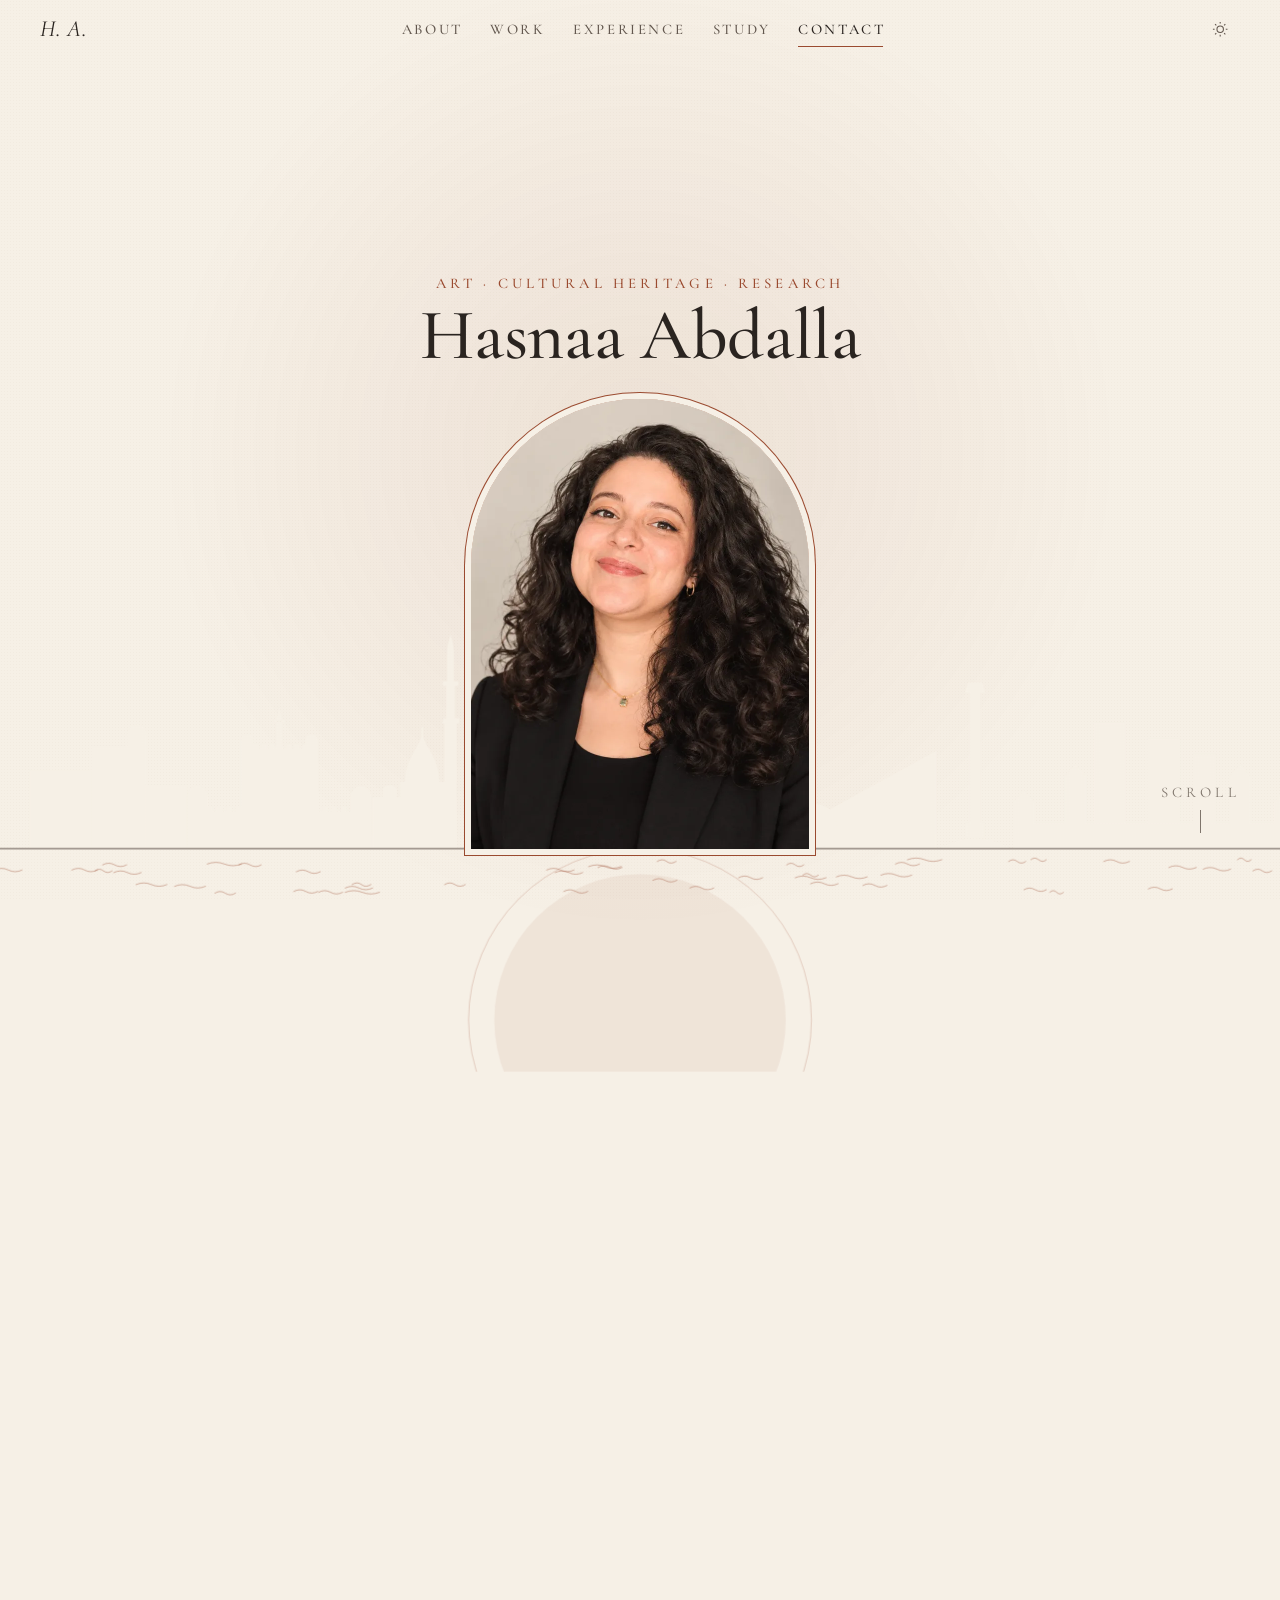
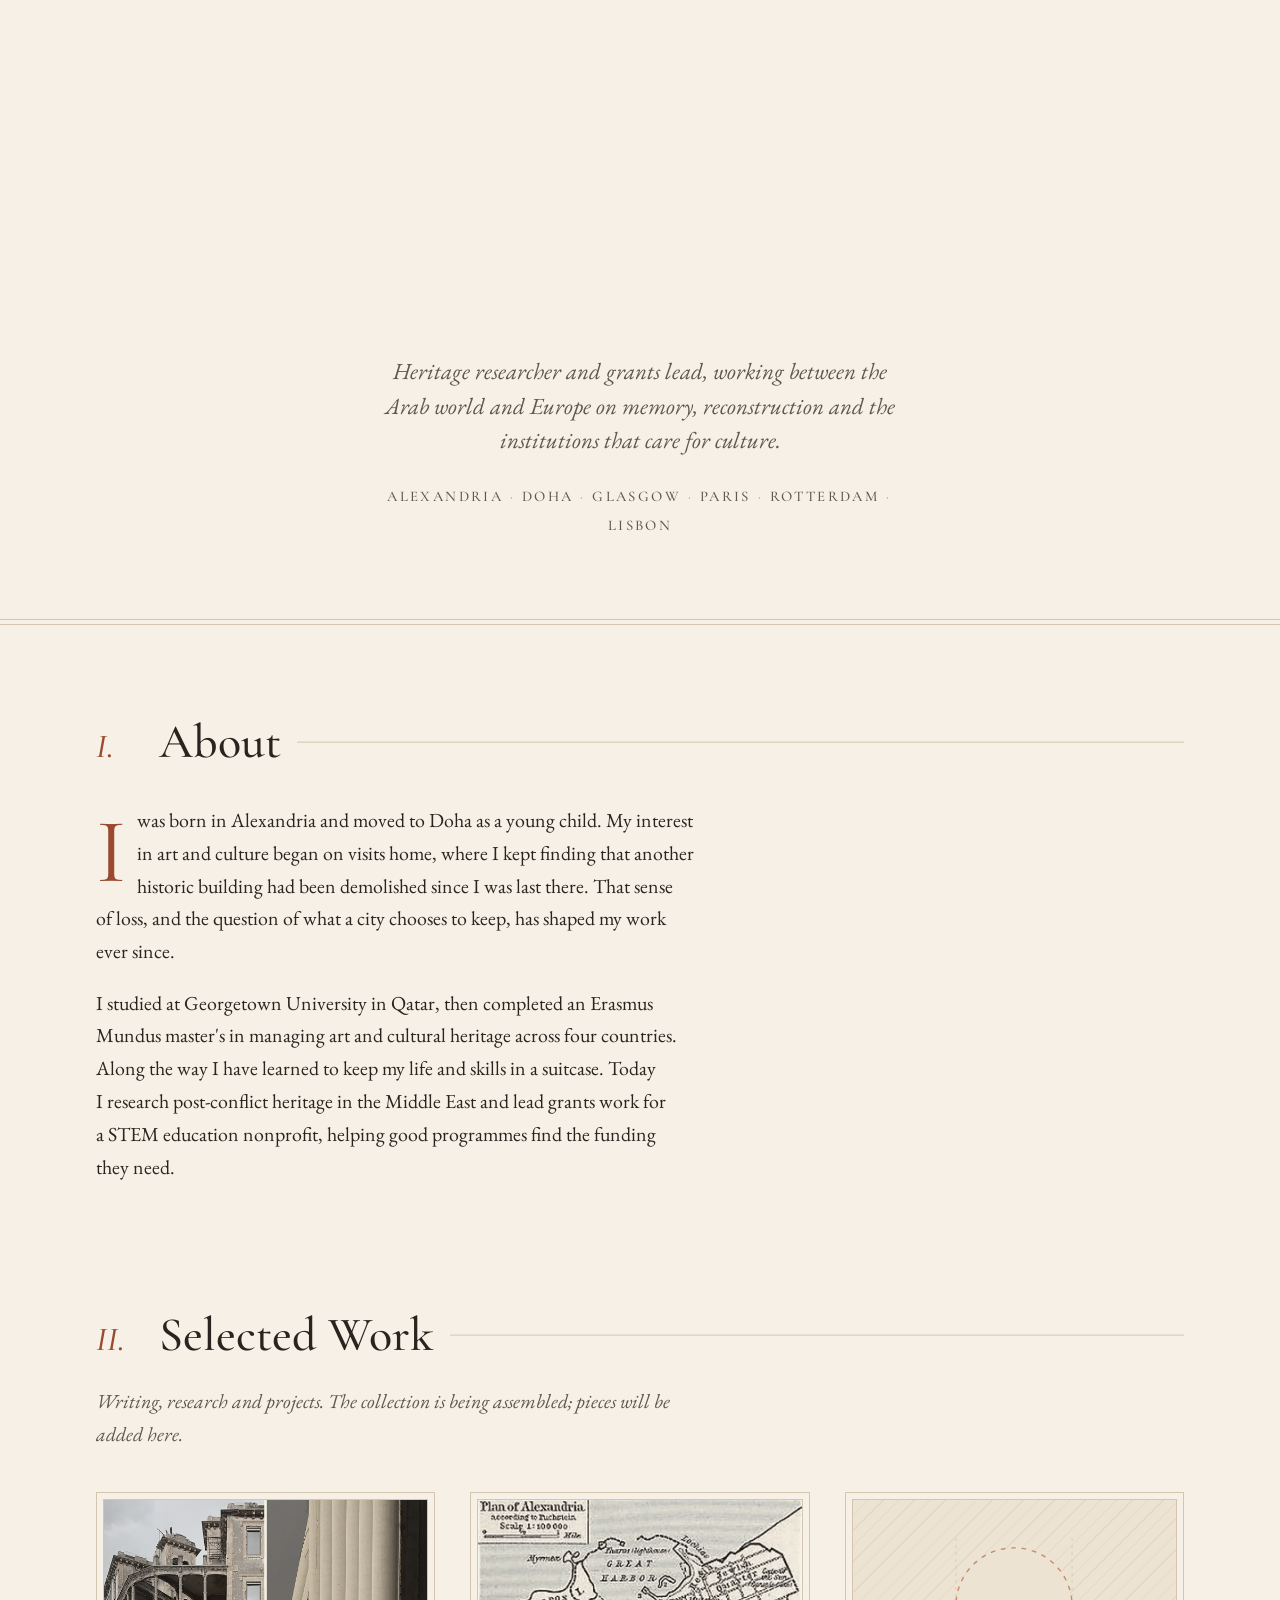
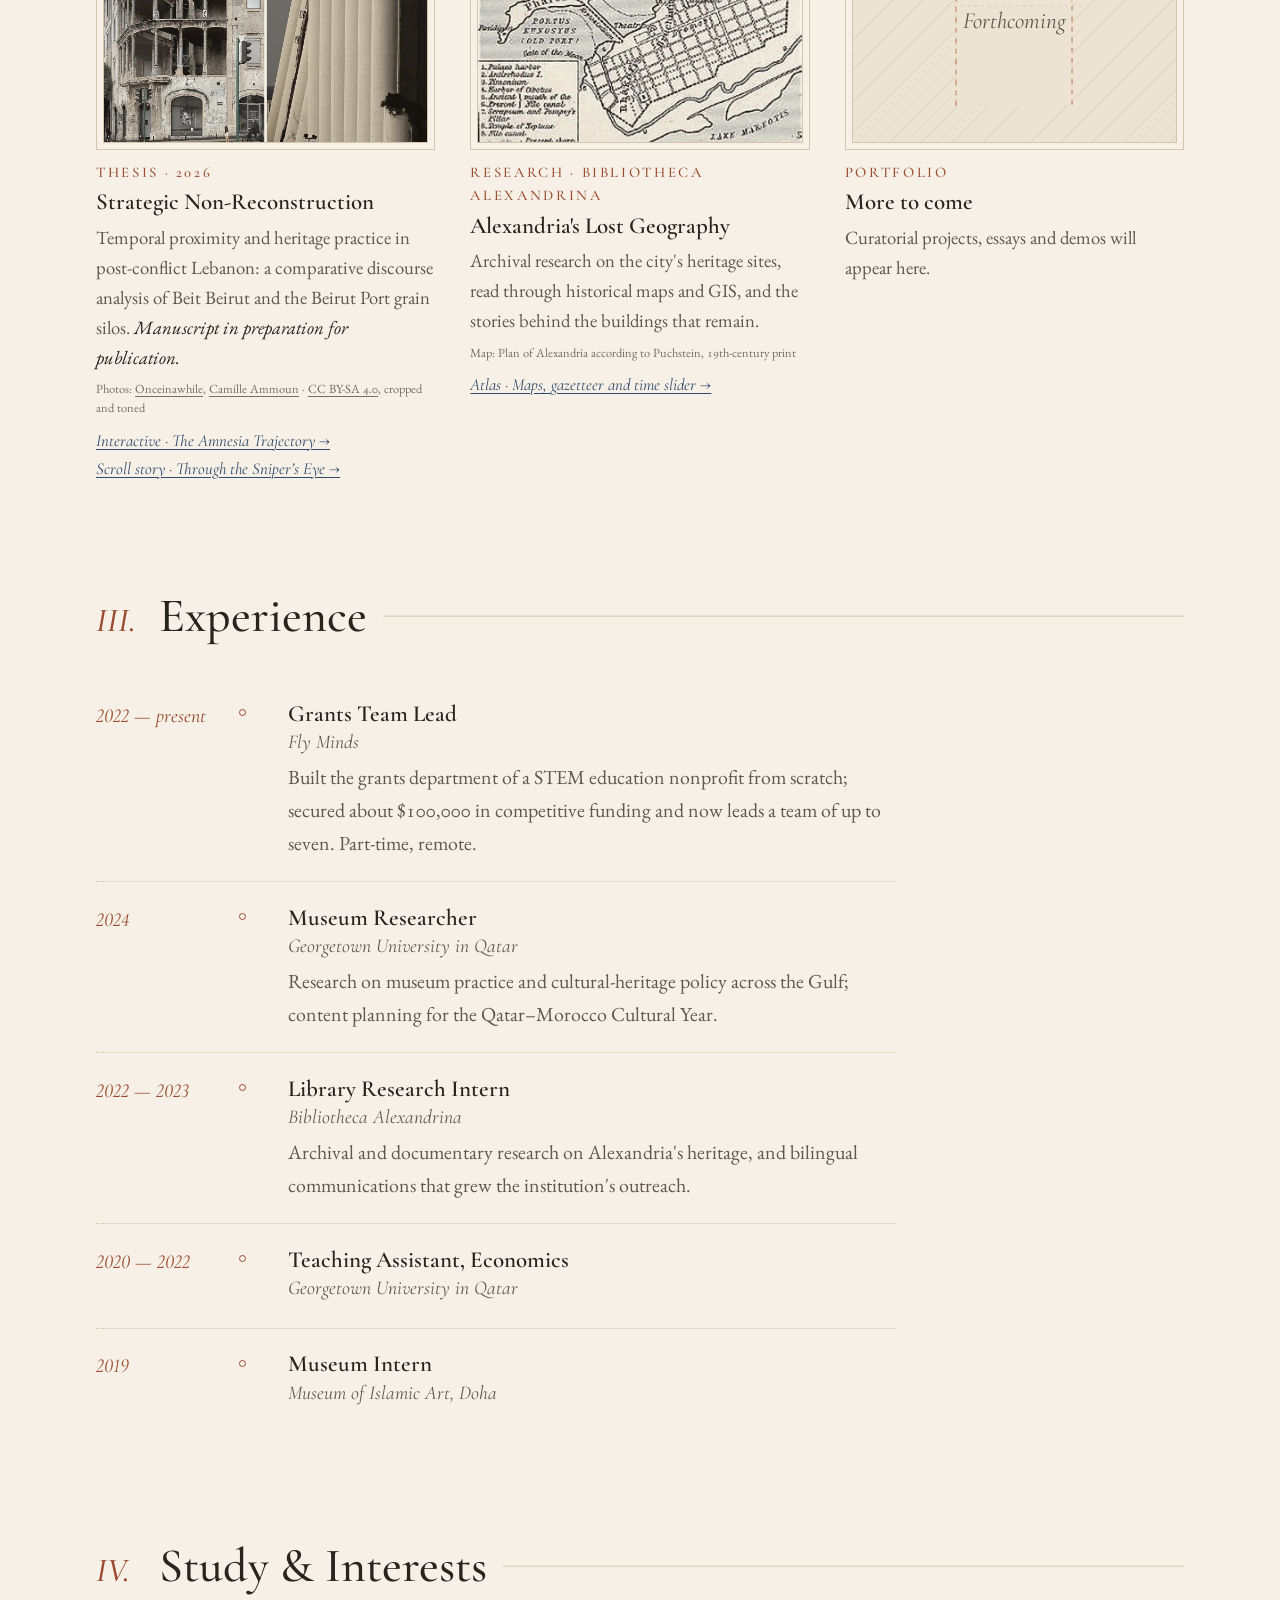
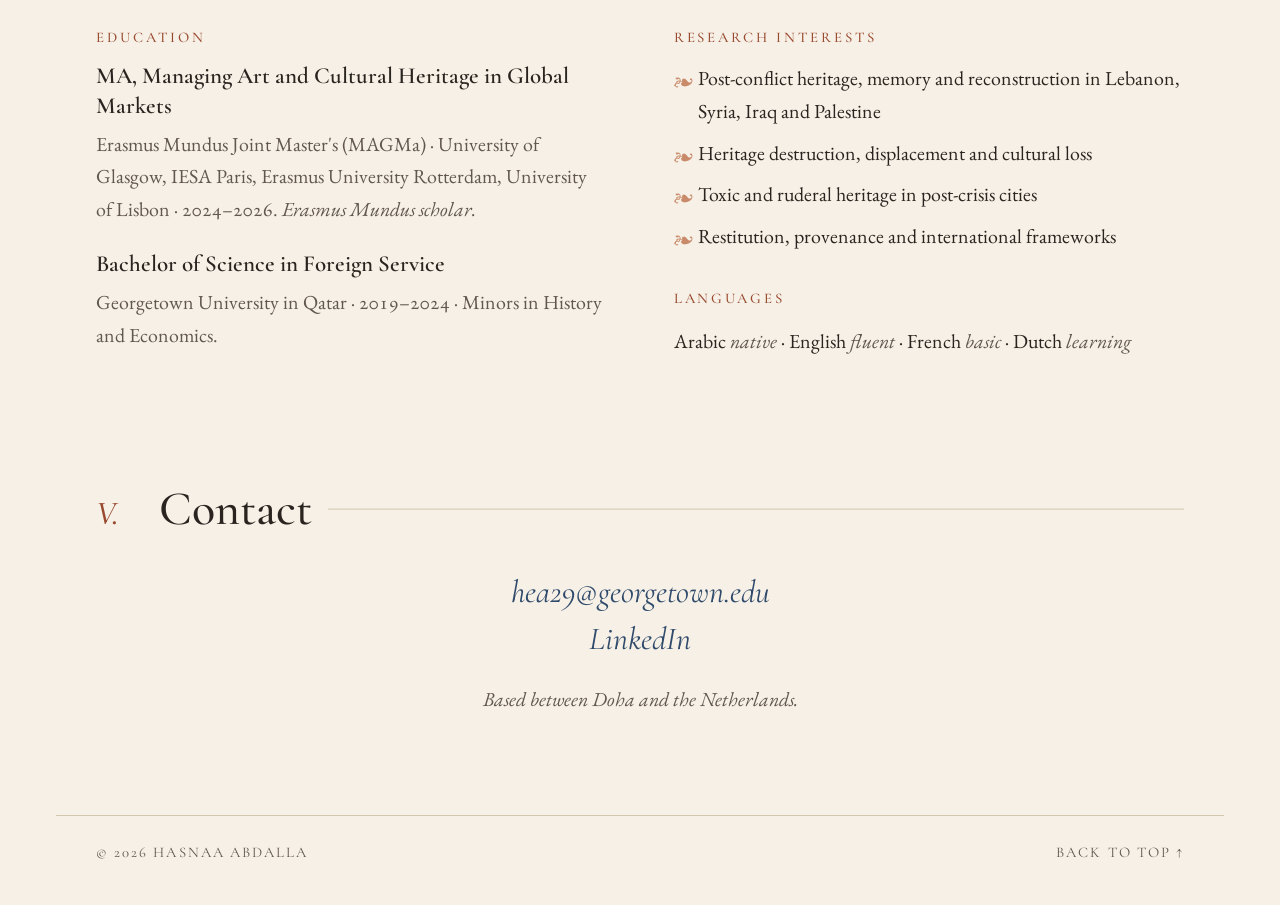
==== commit 0181607b: "Merge main into the Alexandria branch Keep main's new homepage and add an atlas link to the Alexandr" ====
--- a/index.html
+++ b/index.html
@@ -1,5 +1,5 @@
 <!doctype html>
-<html lang="en-GB">
+<html lang="en-GB" class="no-js">
 <head>
   <meta charset="utf-8">
   <meta name="viewport" content="width=device-width, initial-scale=1">
@@ -8,46 +8,191 @@
   <meta property="og:title" content="Hasnaa Abdalla">
   <meta property="og:description" content="Cultural heritage, research and grants. Alexandria · Doha · Europe.">
   <meta property="og:type" content="website">
+  <meta name="theme-color" content="#f6f0e6" media="(prefers-color-scheme: light)">
+  <meta name="theme-color" content="#1b1714" media="(prefers-color-scheme: dark)">
+  <script>
+    document.documentElement.className = 'js';
+    try { var t = localStorage.getItem('theme'); if (t) document.documentElement.dataset.theme = t; } catch (e) {}
+  </script>
   <link rel="icon" href="assets/img/favicon.svg" type="image/svg+xml">
   <link rel="preconnect" href="https://fonts.googleapis.com">
   <link rel="preconnect" href="https://fonts.gstatic.com" crossorigin>
   <link href="https://fonts.googleapis.com/css2?family=Cormorant+Garamond:ital,wght@0,400;0,500;0,600;1,400;1,500&family=EB+Garamond:ital,wght@0,400;0,500;1,400&display=swap" rel="stylesheet">
-  <link rel="stylesheet" href="assets/css/style.css">
+  <link rel="stylesheet" href="assets/css/style.css?v=2026-11-10d">
 </head>
 <body>
 
   <a class="skip" href="#main">Skip to content</a>
 
-  <header class="masthead">
-    <nav class="nav" aria-label="Sections">
+  <div class="progress" aria-hidden="true"></div>
+
+  <header class="topbar">
+    <a class="monogram" href="#top" aria-label="Back to top">H. A.</a>
+    <nav class="nav" id="site-nav" aria-label="Sections">
       <a href="#about">About</a>
       <a href="#work">Work</a>
       <a href="#experience">Experience</a>
       <a href="#study">Study</a>
       <a href="#contact">Contact</a>
     </nav>
-
-    <div class="title">
-      <svg class="arch" viewBox="0 0 120 150" aria-hidden="true">
-        <path d="M10 148 V62 A50 50 0 0 1 110 62 V148" />
-        <path d="M22 148 V64 A38 38 0 0 1 98 64 V148" />
-        <text x="60" y="112" text-anchor="middle">HA</text>
-      </svg>
-      <p class="kicker">Art · Cultural Heritage · Research</p>
-      <h1>Hasnaa Abdalla</h1>
+    <div class="bar-actions">
+      <button class="icon-btn theme-toggle" type="button" aria-label="Toggle dark mode">
+        <svg class="sun" viewBox="0 0 24 24" fill="none" stroke="currentColor" stroke-width="1.4" aria-hidden="true"><circle cx="12" cy="12" r="4.2"/><path d="M12 2.5v2.2M12 19.3v2.2M2.5 12h2.2M19.3 12h2.2M5.3 5.3l1.6 1.6M17.1 17.1l1.6 1.6M5.3 18.7l1.6-1.6M17.1 6.9l1.6-1.6"/></svg>
+        <svg class="moon" viewBox="0 0 24 24" fill="none" stroke="currentColor" stroke-width="1.4" aria-hidden="true"><path d="M20 14.5A8.5 8.5 0 0 1 9.5 4a8.5 8.5 0 1 0 10.5 10.5z"/></svg>
+      </button>
+      <button class="icon-btn menu-toggle" type="button" aria-label="Open menu" aria-expanded="false" aria-controls="site-nav"><span></span></button>
+    </div>
+  </header>
+
+  <div class="masthead hero" id="top">
+    <div class="hero-track">
+      <div class="hero-stage">
+        <div class="hero-sky" aria-hidden="true">
+          <!-- Alexandria skyline. Each building constructs itself as the page scrolls:
+               --p (0 to 1) is set in assets/js/main.js; each building has a start (--s)
+               and a duration (--d) on that scale. Left to right: Qaitbay Citadel, the
+               Corniche, Abu al-Abbas al-Mursi Mosque, the Bibliotheca Alexandrina and its
+               planetarium, Pompey's Pillar, Stanley Bridge. -->
+          <svg viewBox="0 0 1600 420" preserveAspectRatio="xMidYMax slice">
+            <defs><clipPath id="sky-above"><rect x="0" y="0" width="1600" height="360" /></clipPath></defs>
+            <g class="sun" clip-path="url(#sky-above)">
+              <circle class="sun-disc" cx="800" cy="300" r="170" />
+              <circle class="sun-ring" cx="800" cy="300" r="200" />
+            </g>
+            <g class="bld far" style="--s:0.500;--d:0.160">
+              <path class="fill" d="M0 360 V333 H46 V301 H97 V338 H126 V336 H186 V305 H235 V310 H264 V340 H303 V315 H334 V338 H386 V337 H427 V339 H480 V328 H513 V306 H542 V339 H593 V340 H633 V324 H667 V333 H719 V335 H779 V307 H824 V336 H861 V319 H899 V307 H931 V306 H961 V303 H990 V311 H1029 V315 H1089 V313 H1135 V319 H1190 V327 H1235 V298 H1272 V337 H1313 V309 H1358 V321 H1415 V324 H1469 V335 H1499 V316 H1557 V294 H1593 V333 H1640 V360" />
+              <path class="d" pathLength="1" d="M0 360 V333 H46 V301 H97 V338 H126 V336 H186 V305 H235 V310 H264 V340 H303 V315 H334 V338 H386 V337 H427 V339 H480 V328 H513 V306 H542 V339 H593 V340 H633 V324 H667 V333 H719 V335 H779 V307 H824 V336 H861 V319 H899 V307 H931 V306 H961 V303 H990 V311 H1029 V315 H1089 V313 H1135 V319 H1190 V327 H1235 V298 H1272 V337 H1313 V309 H1358 V321 H1415 V324 H1469 V335 H1499 V316 H1557 V294 H1593 V333 H1640 V360" />
+            </g>
+            <g class="bld " style="--s:0.020;--d:0.120">
+              <path class="guide" d="M640 360 V222 M720 360 V222 M622 250 H738" />
+              <path class="fill" d="M640 360 V250 H720 V360 Z" />
+              <path class="d" pathLength="1" d="M640 360 V250 H720 V360 Z" />
+              <path class="d dt" pathLength="1" d="M652 266 h9 v12 h-9 Z M652 288 h9 v12 h-9 Z M652 310 h9 v12 h-9 Z M652 332 h9 v12 h-9 Z M672 266 h9 v12 h-9 Z M672 288 h9 v12 h-9 Z M672 310 h9 v12 h-9 Z M672 332 h9 v12 h-9 Z M692 266 h9 v12 h-9 Z M692 288 h9 v12 h-9 Z M692 310 h9 v12 h-9 Z M692 332 h9 v12 h-9 Z" />
+            </g>
+            <g class="bld " style="--s:0.040;--d:0.120">
+              <path class="guide" d="M720 360 V257 M790 360 V257 M702 285 H808" />
+              <path class="fill" d="M720 360 V285 H790 V360 Z" />
+              <path class="d" pathLength="1" d="M720 360 V285 H790 V360 Z" />
+              <path class="d dt" pathLength="1" d="M732 310 V302.0 A4.0 4.0 0 0 1 740 302.0 V310 Z M732 330 V322.0 A4.0 4.0 0 0 1 740 322.0 V330 Z M732 350 V342.0 A4.0 4.0 0 0 1 740 342.0 V350 Z M750 310 V302.0 A4.0 4.0 0 0 1 758 302.0 V310 Z M750 330 V322.0 A4.0 4.0 0 0 1 758 322.0 V330 Z M750 350 V342.0 A4.0 4.0 0 0 1 758 342.0 V350 Z M768 310 V302.0 A4.0 4.0 0 0 1 776 302.0 V310 Z M768 330 V322.0 A4.0 4.0 0 0 1 776 322.0 V330 Z M768 350 V342.0 A4.0 4.0 0 0 1 776 342.0 V350 Z" />
+            </g>
+            <g class="bld " style="--s:0.060;--d:0.140">
+              <path class="guide" d="M790 360 V198 M880 360 V198 M772 226 H898" />
+              <path class="fill" d="M790 360 V238 H808 V226 H862 V238 H880 V360 Z" />
+              <path class="d" pathLength="1" d="M790 360 V238 H808 V226 H862 V238 H880 V360 Z" />
+              <path class="d dt" pathLength="1" d="M800 266 V256.5 A4.5 4.5 0 0 1 809 256.5 V266 Z M800 288 V278.5 A4.5 4.5 0 0 1 809 278.5 V288 Z M800 310 V300.5 A4.5 4.5 0 0 1 809 300.5 V310 Z M800 332 V322.5 A4.5 4.5 0 0 1 809 322.5 V332 Z M816 266 V256.5 A4.5 4.5 0 0 1 825 256.5 V266 Z M816 288 V278.5 A4.5 4.5 0 0 1 825 278.5 V288 Z M816 310 V300.5 A4.5 4.5 0 0 1 825 300.5 V310 Z M816 332 V322.5 A4.5 4.5 0 0 1 825 322.5 V332 Z M832 266 V256.5 A4.5 4.5 0 0 1 841 256.5 V266 Z M832 288 V278.5 A4.5 4.5 0 0 1 841 278.5 V288 Z M832 310 V300.5 A4.5 4.5 0 0 1 841 300.5 V310 Z M832 332 V322.5 A4.5 4.5 0 0 1 841 322.5 V332 Z M848 266 V256.5 A4.5 4.5 0 0 1 857 256.5 V266 Z M848 288 V278.5 A4.5 4.5 0 0 1 857 278.5 V288 Z M848 310 V300.5 A4.5 4.5 0 0 1 857 300.5 V310 Z M848 332 V322.5 A4.5 4.5 0 0 1 857 322.5 V332 Z M864 266 V256.5 A4.5 4.5 0 0 1 873 256.5 V266 Z M864 288 V278.5 A4.5 4.5 0 0 1 873 278.5 V288 Z M864 310 V300.5 A4.5 4.5 0 0 1 873 300.5 V310 Z M864 332 V322.5 A4.5 4.5 0 0 1 873 322.5 V332 Z M790 244 H880" />
+            </g>
+            <g class="bld " style="--s:0.080;--d:0.120">
+              <path class="guide" d="M880 360 V240 M960 360 V240 M862 268 H978" />
+              <path class="fill" d="M880 360 V268 H960 V360 Z" />
+              <path class="d" pathLength="1" d="M880 360 V268 H960 V360 Z" />
+              <path class="d dt" pathLength="1" d="M892 282 h9 v11 h-9 Z M892 302 h9 v11 h-9 Z M892 322 h9 v11 h-9 Z M910 282 h9 v11 h-9 Z M910 302 h9 v11 h-9 Z M910 322 h9 v11 h-9 Z M928 282 h9 v11 h-9 Z M928 302 h9 v11 h-9 Z M928 322 h9 v11 h-9 Z M946 282 h9 v11 h-9 Z M946 302 h9 v11 h-9 Z M946 322 h9 v11 h-9 Z" />
+            </g>
+            <g class="bld " style="--s:0.080;--d:0.180" transform="translate(-40 0)">
+              <path class="guide" d="M528 360 V68 M626 360 V68 M510 96 H644" />
+              <path class="fill" d="M528 360 V300 H540 V290 A10 10 0 0 1 556 290 V300 H560 V282 H566 C566 255 584 240 585 228 L585 218 L587 218 L587 228 C588 240 606 255 606 282 H612 V300 H618 V360 Z M612 360 V214 H626 V360 Z M609 214 H629 V208 H611 Z M614 208 V170 H624 V208 M610 170 H628 V165 H610 Z M615 165 V132 H623 V165 M615 132 C615 120 619 114 619 108 C619 114 623 120 623 132 Z M619 108 V96" />
+              <path class="d" pathLength="1" d="M528 360 V300 H540 V290 A10 10 0 0 1 556 290 V300 H560 V282 H566 C566 255 584 240 585 228 L585 218 L587 218 L587 228 C588 240 606 255 606 282 H612 V300 H618 V360 Z M612 360 V214 H626 V360 Z M609 214 H629 V208 H611 Z M614 208 V170 H624 V208 M610 170 H628 V165 H610 Z M615 165 V132 H623 V165 M615 132 C615 120 619 114 619 108 C619 114 623 120 623 132 Z M619 108 V96" />
+              <path class="d dt" pathLength="1" d="M534 334 V320.0 A4.0 4.0 0 0 1 542 320.0 V334 Z M550 334 V320.0 A4.0 4.0 0 0 1 558 320.0 V334 Z M566 334 V320.0 A4.0 4.0 0 0 1 574 320.0 V334 Z M582 334 V320.0 A4.0 4.0 0 0 1 590 320.0 V334 Z M598 334 V320.0 A4.0 4.0 0 0 1 606 320.0 V334 Z M560 300 H612 M570 290 H602 M619 230 V250 M619 185 V200 M619 145 V158" />
+            </g>
+            <g class="bld " style="--s:0.120;--d:0.180">
+              <path class="guide" d="M968 360 V218 M1146 360 V218 M950 246 H1164" />
+              <path class="fill" d="M968 360 V344 L1146 246 V360 Z" />
+              <path class="d" pathLength="1" d="M968 360 V344 L1146 246 V360 Z" />
+              <path class="d dt" pathLength="1" d="M968 345.8 L1146 248.3 M968 347.6 L1146 250.6 M968 349.3 L1146 252.8 M968 351.1 L1146 255.1 M968 352.9 L1146 257.4 M968 354.7 L1146 259.7 M968 356.4 L1146 262.0 M968 358.2 L1146 264.2 M984 335.2 L984 345.2 M1000 326.4 L1000 336.4 M1016 317.6 L1016 327.6 M1032 308.8 L1032 318.8 M1048 300.0 L1048 310.0 M1064 291.1 L1064 301.1 M1080 282.3 L1080 292.3 M1096 273.5 L1096 283.5 M1112 264.7 L1112 274.7 M1128 255.9 L1128 265.9 M1144 247.1 L1144 257.1 M1122 326 h3 M1069 348 h7 M1133 350 h5 M1103 344 h5 M1136 331 h7 M1118 304 h3 M1094 330 h3 M1067 346 h5 M1133 343 h6 M1096 345 h6 M1104 301 h6 M1105 310 h7 M1074 331 h3 M1087 349 h5 M1076 347 h4 M1110 325 h6 M1070 310 h6 M1111 335 h5 M1077 352 h6 M1130 317 h6 M1105 343 h6 M1089 309 h3 M1082 309 h4 M1089 300 h6 M1135 311 h5 M1096 300 h4" />
+            </g>
+            <g class="bld " style="--s:0.200;--d:0.080">
+              <path class="guide" d="M978 360 V280 M1030 360 V280 M960 308 H1048" />
+              <path class="fill" d="M978 334 A26 26 0 1 1 1030 334 A26 26 0 1 1 978 334 Z" />
+              <path class="d" pathLength="1" d="M978 334 A26 26 0 1 1 1030 334 A26 26 0 1 1 978 334 Z" />
+              <path class="d dt" pathLength="1" d="M978 334 H1030 M984 320 Q1004 314 1024 320 M984 348 Q1004 354 1024 348" />
+            </g>
+            <g class="bld " style="--s:0.400;--d:0.140" transform="translate(-250 0)">
+              <path class="guide" d="M338 360 V240 M410 360 V240 M320 268 H428" />
+              <path class="fill" d="M338 360 V268 H410 V360 Z" />
+              <path class="d" pathLength="1" d="M338 360 V268 H410 V360 Z" />
+              <path class="d dt" pathLength="1" d="M346 294 V286.5 A4.5 4.5 0 0 1 355 286.5 V294 Z M346 312 V304.5 A4.5 4.5 0 0 1 355 304.5 V312 Z M346 330 V322.5 A4.5 4.5 0 0 1 355 322.5 V330 Z M346 348 V340.5 A4.5 4.5 0 0 1 355 340.5 V348 Z M364 294 V286.5 A4.5 4.5 0 0 1 373 286.5 V294 Z M364 312 V304.5 A4.5 4.5 0 0 1 373 304.5 V312 Z M364 330 V322.5 A4.5 4.5 0 0 1 373 322.5 V330 Z M364 348 V340.5 A4.5 4.5 0 0 1 373 340.5 V348 Z M382 294 V286.5 A4.5 4.5 0 0 1 391 286.5 V294 Z M382 312 V304.5 A4.5 4.5 0 0 1 391 304.5 V312 Z M382 330 V322.5 A4.5 4.5 0 0 1 391 322.5 V330 Z M382 348 V340.5 A4.5 4.5 0 0 1 391 340.5 V348 Z M400 294 V286.5 A4.5 4.5 0 0 1 409 286.5 V294 Z M400 312 V304.5 A4.5 4.5 0 0 1 409 304.5 V312 Z M400 330 V322.5 A4.5 4.5 0 0 1 409 322.5 V330 Z M400 348 V340.5 A4.5 4.5 0 0 1 409 340.5 V348 Z M338 276 H410 M342 300 H406 M342 318 H406 M342 336 H406" />
+            </g>
+            <g class="bld " style="--s:0.430;--d:0.140" transform="translate(-250 0)">
+              <path class="guide" d="M410 360 V187 M474 360 V187 M392 215 H492" />
+              <path class="fill" d="M410 360 V240 H452 V226 A11 11 0 0 1 474 226 V360 Z M452 240 H474" />
+              <path class="d" pathLength="1" d="M410 360 V240 H452 V226 A11 11 0 0 1 474 226 V360 Z M452 240 H474" />
+              <path class="d dt" pathLength="1" d="M418 254 h8 v12 h-8 Z M418 274 h8 v12 h-8 Z M418 294 h8 v12 h-8 Z M418 314 h8 v12 h-8 Z M418 334 h8 v12 h-8 Z M434 254 h8 v12 h-8 Z M434 274 h8 v12 h-8 Z M434 294 h8 v12 h-8 Z M434 314 h8 v12 h-8 Z M434 334 h8 v12 h-8 Z M456 250 V350 M470 250 V350 M463 215 V206" />
+            </g>
+            <g class="bld " style="--s:0.460;--d:0.120" transform="translate(-250 0)">
+              <path class="guide" d="M474 360 V258 M522 360 V258 M456 286 H540" />
+              <path class="fill" d="M474 360 V286 H522 V360 Z" />
+              <path class="d" pathLength="1" d="M474 360 V286 H522 V360 Z" />
+              <path class="d dt" pathLength="1" d="M482 309 V301.5 A3.5 3.5 0 0 1 489 301.5 V309 Z M482 327 V319.5 A3.5 3.5 0 0 1 489 319.5 V327 Z M482 345 V337.5 A3.5 3.5 0 0 1 489 337.5 V345 Z M496 309 V301.5 A3.5 3.5 0 0 1 503 301.5 V309 Z M496 327 V319.5 A3.5 3.5 0 0 1 503 319.5 V327 Z M496 345 V337.5 A3.5 3.5 0 0 1 503 337.5 V345 Z M510 309 V301.5 A3.5 3.5 0 0 1 517 301.5 V309 Z M510 327 V319.5 A3.5 3.5 0 0 1 517 319.5 V327 Z M510 345 V337.5 A3.5 3.5 0 0 1 517 337.5 V345 Z" />
+            </g>
+            <g class="bld " style="--s:0.260;--d:0.120">
+              <path class="guide" d="M1179 360 V138 M1203 360 V138 M1161 166 H1221" />
+              <path class="fill" d="M1150 360 Q1190 336 1232 360 Z M1180 346 V330 H1202 V346 M1185 330 V178 H1197 V330 M1179 178 L1203 178 L1199 166 L1183 166 Z" />
+              <path class="d" pathLength="1" d="M1150 360 Q1190 336 1232 360 Z M1180 346 V330 H1202 V346 M1185 330 V178 H1197 V330 M1179 178 L1203 178 L1199 166 L1183 166 Z" />
+              <path class="d dt" pathLength="1" d="M1191 320 V190" />
+            </g>
+            <g class="bld " style="--s:0.300;--d:0.200" transform="translate(219.2 72) scale(.8)">
+              <path class="guide" d="M66 360 V126 M334 360 V126 M48 154 H352" />
+              <path class="fill" d="M66 360 V306 L66 299 L74 299 L74 306 L80 306 L80 299 L88 299 L88 306 L94 306 L94 299 L102 299 L102 306 L108 306 L108 299 L116 299 L116 306 L122 306 L122 299 L130 299 L130 306 L136 306 L136 299 L144 299 L144 306 L150 306 L150 299 L158 299 L158 306 L164 306 L164 299 L172 299 L172 306 L178 306 L178 299 L186 299 L186 306 L192 306 L192 299 L200 299 L200 306 L206 306 L206 299 L214 299 L214 306 L220 306 L220 299 L228 299 L228 306 L234 306 L234 299 L242 299 L242 306 L248 306 L248 299 L256 299 L256 306 L262 306 L262 299 L270 299 L270 306 L276 306 L276 299 L284 299 L284 306 L290 306 L290 299 L298 299 L298 306 L304 306 L304 299 L312 299 L312 306 L318 306 L318 299 L326 299 L326 306 L332 306 L334 306 V360 Z M66 360 V284 A15 15 0 0 1 96 284 V360 M304 360 V284 A15 15 0 0 1 334 284 V360 M150 306 V214 L150 208 L157 208 L157 214 L162 214 L162 208 L169 208 L169 214 L174 214 L174 208 L181 208 L181 214 L186 214 L186 208 L193 208 L193 214 L198 214 L198 208 L205 208 L205 214 L210 214 L210 208 L217 208 L217 214 L222 214 L222 208 L229 208 L229 214 L234 214 L234 208 L241 208 L241 214 L246 214 L250 214 V306 M144 306 V202 A9 9 0 0 1 162 202 V306 M238 306 V202 A9 9 0 0 1 256 202 V306 M196 214 V168 H204 V214 M192 176 H208 V172 H192 Z M197 168 L200 154 L203 168" />
+              <path class="d" pathLength="1" d="M66 360 V306 L66 299 L74 299 L74 306 L80 306 L80 299 L88 299 L88 306 L94 306 L94 299 L102 299 L102 306 L108 306 L108 299 L116 299 L116 306 L122 306 L122 299 L130 299 L130 306 L136 306 L136 299 L144 299 L144 306 L150 306 L150 299 L158 299 L158 306 L164 306 L164 299 L172 299 L172 306 L178 306 L178 299 L186 299 L186 306 L192 306 L192 299 L200 299 L200 306 L206 306 L206 299 L214 299 L214 306 L220 306 L220 299 L228 299 L228 306 L234 306 L234 299 L242 299 L242 306 L248 306 L248 299 L256 299 L256 306 L262 306 L262 299 L270 299 L270 306 L276 306 L276 299 L284 299 L284 306 L290 306 L290 299 L298 299 L298 306 L304 306 L304 299 L312 299 L312 306 L318 306 L318 299 L326 299 L326 306 L332 306 L334 306 V360 Z M66 360 V284 A15 15 0 0 1 96 284 V360 M304 360 V284 A15 15 0 0 1 334 284 V360 M150 306 V214 L150 208 L157 208 L157 214 L162 214 L162 208 L169 208 L169 214 L174 214 L174 208 L181 208 L181 214 L186 214 L186 208 L193 208 L193 214 L198 214 L198 208 L205 208 L205 214 L210 214 L210 208 L217 208 L217 214 L222 214 L222 208 L229 208 L229 214 L234 214 L234 208 L241 208 L241 214 L246 214 L250 214 V306 M144 306 V202 A9 9 0 0 1 162 202 V306 M238 306 V202 A9 9 0 0 1 256 202 V306 M196 214 V168 H204 V214 M192 176 H208 V172 H192 Z M197 168 L200 154 L203 168" />
+              <path class="d dt" pathLength="1" d="M190 360 V340.0 A10.0 10.0 0 0 1 210 340.0 V360 Z M166 236 V250 M178 236 V250 M190 236 V250 M202 236 V250 M214 236 V250 M226 236 V250 M160 276 V266.0 A4.0 4.0 0 0 1 168 266.0 V276 Z M180 276 V266.0 A4.0 4.0 0 0 1 188 266.0 V276 Z M200 276 V266.0 A4.0 4.0 0 0 1 208 266.0 V276 Z M220 276 V266.0 A4.0 4.0 0 0 1 228 266.0 V276 Z M240 276 V266.0 A4.0 4.0 0 0 1 248 266.0 V276 Z M76 300 V312 M86 300 V312 M314 300 V312 M324 300 V312" />
+            </g>
+            <g class="bld " style="--s:0.420;--d:0.200">
+              <path class="guide" d="M1236 360 V234 M1564 360 V234 M1218 262 H1582" />
+              <path class="fill" d="M1236 360 V330 H1564 V360 M1244 360 V346 A16 16 0 0 1 1276 346 V360 M1284 360 V346 A16 16 0 0 1 1316 346 V360 M1324 360 V346 A16 16 0 0 1 1356 346 V360 M1364 360 V346 A16 16 0 0 1 1396 346 V360 M1404 360 V346 A16 16 0 0 1 1436 346 V360 M1444 360 V346 A16 16 0 0 1 1476 346 V360 M1484 360 V346 A16 16 0 0 1 1516 346 V360 M1524 360 V346 A16 16 0 0 1 1556 346 V360 M1296 330 V276 L1308 262 L1320 276 V330 M1293 276 H1323 M1488 330 V276 L1500 262 L1512 276 V330 M1485 276 H1515 M1236 330 V306 L1248 292 L1260 306 V330 M1233 306 H1263 M1540 330 V306 L1552 292 L1564 306 V330 M1537 306 H1567" />
+              <path class="d" pathLength="1" d="M1236 360 V330 H1564 V360 M1244 360 V346 A16 16 0 0 1 1276 346 V360 M1284 360 V346 A16 16 0 0 1 1316 346 V360 M1324 360 V346 A16 16 0 0 1 1356 346 V360 M1364 360 V346 A16 16 0 0 1 1396 346 V360 M1404 360 V346 A16 16 0 0 1 1436 346 V360 M1444 360 V346 A16 16 0 0 1 1476 346 V360 M1484 360 V346 A16 16 0 0 1 1516 346 V360 M1524 360 V346 A16 16 0 0 1 1556 346 V360 M1296 330 V276 L1308 262 L1320 276 V330 M1293 276 H1323 M1488 330 V276 L1500 262 L1512 276 V330 M1485 276 H1515 M1236 330 V306 L1248 292 L1260 306 V330 M1233 306 H1263 M1540 330 V306 L1552 292 L1564 306 V330 M1537 306 H1567" />
+              <path class="d dt" pathLength="1" d="M1236 322 H1564 M1240 322 V330 M1250 322 V330 M1260 322 V330 M1270 322 V330 M1280 322 V330 M1290 322 V330 M1300 322 V330 M1310 322 V330 M1320 322 V330 M1330 322 V330 M1340 322 V330 M1350 322 V330 M1360 322 V330 M1370 322 V330 M1380 322 V330 M1390 322 V330 M1400 322 V330 M1410 322 V330 M1420 322 V330 M1430 322 V330 M1440 322 V330 M1450 322 V330 M1460 322 V330 M1470 322 V330 M1480 322 V330 M1490 322 V330 M1500 322 V330 M1510 322 V330 M1520 322 V330 M1530 322 V330 M1540 322 V330 M1550 322 V330 M1560 322 V330 M1302 312 V296.0 A6.0 6.0 0 0 1 1314 296.0 V312 Z M1494 312 V296.0 A6.0 6.0 0 0 1 1506 296.0 V312 Z" />
+            </g>
+            <g class="bld mid" style="--s:0.480;--d:0.120">
+              <path class="guide" d="M1330 360 V186 M1472 360 V186 M1312 214 H1490" />
+              <path class="fill" d="M1330 330 V214 H1366 V330 M1392 330 V232 H1430 V330 M1446 330 V250 H1472 V330" />
+              <path class="d" pathLength="1" d="M1330 330 V214 H1366 V330 M1392 330 V232 H1430 V330 M1446 330 V250 H1472 V330" />
+              <path class="d dt" pathLength="1" d="M1334 224 H1362 M1334 234 H1362 M1334 244 H1362 M1334 254 H1362 M1334 264 H1362 M1334 274 H1362 M1334 284 H1362 M1334 294 H1362 M1334 304 H1362 M1334 314 H1362 M1334 324 H1362 M1396 242 H1426 M1396 252 H1426 M1396 262 H1426 M1396 272 H1426 M1396 282 H1426 M1396 292 H1426 M1396 302 H1426 M1396 312 H1426 M1396 322 H1426" />
+            </g>
+            <g class="bld palm" style="--s:0.580;--d:.06">
+              <path class="d" pathLength="1" d="M70 360 Q68.4 330.0 62 300 M62.0 300.0 Q46.0 284.2 30.1 288.4 M62.0 300.0 Q53.4 277.7 44.8 275.4 M62.0 300.0 Q69.5 277.0 77.0 274.0 M62.0 300.0 Q78.0 284.2 93.9 288.4 M62.0 300.0 Q61.0 279.0 60.1 278.1 M62.0 300.0 Q49.2 292.3 36.4 304.5 M62.0 300.0 Q74.8 292.3 87.6 304.5" />
+            </g>
+            <g class="bld palm" style="--s:0.600;--d:.06">
+              <path class="d" pathLength="1" d="M268 360 Q269.2 328.0 274 296 M274.0 296.0 Q258.0 280.2 242.1 284.4 M274.0 296.0 Q265.4 273.7 256.8 271.4 M274.0 296.0 Q281.5 273.0 289.0 270.0 M274.0 296.0 Q290.0 280.2 305.9 284.4 M274.0 296.0 Q273.0 275.0 272.1 274.1 M274.0 296.0 Q261.2 288.3 248.4 300.5 M274.0 296.0 Q286.8 288.3 299.6 300.5" />
+            </g>
+            <g class="bld palm" style="--s:0.620;--d:.06">
+              <path class="d" pathLength="1" d="M1158 360 Q1156.8 331.0 1152 302 M1152.0 302.0 Q1136.0 286.2 1120.1 290.4 M1152.0 302.0 Q1143.4 279.7 1134.8 277.4 M1152.0 302.0 Q1159.5 279.0 1167.0 276.0 M1152.0 302.0 Q1168.0 286.2 1183.9 290.4 M1152.0 302.0 Q1151.0 281.0 1150.1 280.1 M1152.0 302.0 Q1139.2 294.3 1126.4 306.5 M1152.0 302.0 Q1164.8 294.3 1177.6 306.5" />
+            </g>
+            <g class="bld palm" style="--s:0.640;--d:.06">
+              <path class="d" pathLength="1" d="M1236 360 Q1237.6 335.0 1244 310 M1244.0 310.0 Q1228.0 294.2 1212.1 298.4 M1244.0 310.0 Q1235.4 287.7 1226.8 285.4 M1244.0 310.0 Q1251.5 287.0 1259.0 284.0 M1244.0 310.0 Q1260.0 294.2 1275.9 298.4 M1244.0 310.0 Q1243.0 289.0 1242.1 288.1 M1244.0 310.0 Q1231.2 302.3 1218.4 314.5 M1244.0 310.0 Q1256.8 302.3 1269.6 314.5" />
+            </g>
+            <g class="bld palm" style="--s:0.600;--d:.06">
+              <path class="d" pathLength="1" d="M930 360 Q931.0 333.0 935 306 M935.0 306.0 Q919.0 290.2 903.1 294.4 M935.0 306.0 Q926.4 283.7 917.8 281.4 M935.0 306.0 Q942.5 283.0 950.0 280.0 M935.0 306.0 Q951.0 290.2 966.9 294.4 M935.0 306.0 Q934.0 285.0 933.1 284.1 M935.0 306.0 Q922.2 298.3 909.4 310.5 M935.0 306.0 Q947.8 298.3 960.6 310.5" />
+            </g>
+            <g class="bld palm" style="--s:0.610;--d:.06">
+              <path class="d" pathLength="1" d="M660 360 Q659.0 335.0 655 310 M655.0 310.0 Q639.0 294.2 623.1 298.4 M655.0 310.0 Q646.4 287.7 637.8 285.4 M655.0 310.0 Q662.5 287.0 670.0 284.0 M655.0 310.0 Q671.0 294.2 686.9 298.4 M655.0 310.0 Q654.0 289.0 653.1 288.1 M655.0 310.0 Q642.2 302.3 629.4 314.5 M655.0 310.0 Q667.8 302.3 680.6 314.5" />
+            </g>
+            <path class="ground" pathLength="1" d="M0 360 H1600" />
+            <path class="waves" pathLength="1" d="M858 406 q7 -4 14 0 t14 0 M1248 408 q6 -4 13 0 t13 0 M257 404 q9 -4 18 0 t18 0 M1341 375 q8 -4 15 0 t15 0 M1393 407 q7 -4 14 0 t14 0 M815 397 q7 -4 14 0 t14 0 M212 402 q9 -4 18 0 t18 0 M820 375 q6 -4 11 0 t11 0 M137 385 q8 -4 15 0 t15 0 M332 379 q6 -4 13 0 t13 0 M1230 375 q5 -4 10 0 t10 0 M0 408 q5 -4 10 0 t10 0 M1098 378 q7 -4 14 0 t14 0 M1256 373 q4 -4 9 0 t9 0 M425 411 q7 -4 14 0 t14 0 M304 412 q6 -4 12 0 t12 0 M711 410 q7 -4 14 0 t14 0 M971 379 q5 -4 10 0 t10 0 M999 401 q8 -4 16 0 t16 0 M990 391 q4 -4 9 0 t9 0 M295 378 q10 -4 20 0 t20 0 M701 388 q8 -4 16 0 t16 0 M1417 382 q8 -4 16 0 t16 0 M47 385 q8 -4 16 0 t16 0 M740 381 q10 -4 19 0 t19 0 M1112 373 q10 -4 20 0 t20 0 M1081 391 q9 -4 18 0 t18 0 M186 388 q8 -4 16 0 t16 0 M751 382 q7 -4 14 0 t14 0 M456 406 q8 -4 16 0 t16 0 M1029 393 q9 -4 18 0 t18 0 M456 411 q10 -4 20 0 t20 0 M399 387 q7 -4 14 0 t14 0 M1515 386 q6 -4 11 0 t11 0 M1060 403 q7 -4 14 0 t14 0 M1497 373 q4 -4 8 0 t8 0 M572 402 q6 -4 12 0 t12 0 M396 410 q7 -4 14 0 t14 0 M915 394 q7 -4 14 0 t14 0 M164 386 q5 -4 10 0 t10 0 M464 402 q6 -4 11 0 t11 0 M691 385 q8 -4 16 0 t16 0 M1278 411 q4 -4 8 0 t8 0 M981 394 q9 -4 18 0 t18 0 M173 379 q7 -4 14 0 t14 0 M1457 384 q8 -4 16 0 t16 0" />
+            <path class="birds" d="M700 150 q6 -6 12 0 q6 -6 12 0 M742 128 q5 -5 10 0 q5 -5 10 0 M668 120 q4 -4 8 0 q4 -4 8 0" />
+          </svg>
+        </div>
+        <div class="hero-head">
+          <p class="kicker">Art · Cultural Heritage · Research</p>
+          <h1>Hasnaa Abdalla</h1>
+        </div>
+        <img class="hero-photo" src="assets/img/portrait-photo.webp" width="900" height="900"
+             alt="Photograph of Hasnaa Abdalla, smiling, with long curly hair and a black blazer">
+        <p class="hero-cue" aria-hidden="true">Scroll</p>
+      </div>
+    </div>
+    <div class="title hero-after">
       <p class="lede">
         Heritage researcher and grants lead, working between the Arab world and Europe
         on memory, reconstruction and the institutions that care for culture.
       </p>
-      <p class="places">Alexandria <span>—</span> Doha <span>—</span> Glasgow <span>—</span> Paris <span>—</span> Rotterdam <span>—</span> Lisbon</p>
+      <p class="places"><b>Alexandria</b> <span>·</span> <b>Doha</b> <span>·</span> <b>Glasgow</b> <span>·</span> <b>Paris</b> <span>·</span> <b>Rotterdam</b> <span>·</span> <b>Lisbon</b></p>
     </div>
-  </header>
+  </div>
 
   <main id="main">
 
     <section id="about" class="section">
       <h2><span class="num">I.</span> About</h2>
-      <div class="prose">
+      <div class="prose reveal">
         <p class="dropcap">
           I was born in Alexandria and moved to Doha as a young child. My interest in art and
           culture began on visits home, where I kept finding that another historic building had
@@ -66,29 +211,43 @@
 
     <section id="work" class="section">
       <h2><span class="num">II.</span> Selected Work</h2>
-      <p class="section-note">Writing, research and projects. The collection is being assembled; pieces will be added here.</p>
+      <p class="section-note reveal">Writing, research and projects. The collection is being assembled; pieces will be added here.</p>
 
       <div class="gallery">
-        <article class="piece">
-          <div class="plate plate--silos" aria-hidden="true"></div>
+        <article class="piece reveal">
+          <img class="plate" src="assets/img/work-beirut-pair.webp" width="1200" height="900" loading="lazy"
+               alt="Two Beirut landmarks side by side: the bullet-scarred Beit Beirut with its open arcades, and the damaged port grain silos">
           <p class="piece-meta">Thesis · 2026</p>
           <h3>Strategic Non-Reconstruction</h3>
           <p>Temporal proximity and heritage practice in post-conflict Lebanon: a comparative
              discourse analysis of Beit Beirut and the Beirut Port grain silos.
              <em>Manuscript in preparation for publication.</em></p>
+          <p class="piece-credit">Photos: <a href="https://commons.wikimedia.org/wiki/File:Beit_Beirut_2019.jpg">Onceinawhile</a>,
+             <a href="https://commons.wikimedia.org/wiki/File:CAMILLE_AMMOUN_-_SUBSIDENCE_-_SILO_3.jpg">Camille Ammoun</a> ·
+             <a href="https://creativecommons.org/licenses/by-sa/4.0/">CC BY-SA 4.0</a>, cropped and toned</p>
+          <p class="piece-link"><a href="work/amnesia/">Interactive · The Amnesia Trajectory →</a></p>
+          <p class="piece-link"><a href="work/sniper/">Scroll story · Through the Sniper’s Eye →</a></p>
         </article>
 
-        <article class="piece">
-          <div class="plate plate--map" aria-hidden="true"></div>
+        <article class="piece reveal">
+          <img class="plate plate--print" src="assets/img/work-alexandria-map.webp" width="725" height="545" loading="lazy"
+               alt="Historical plan of ancient Alexandria after Puchstein, showing Pharos island, the Great Harbour, Portus Eunostus, the street grid and Lake Mareotis">
           <p class="piece-meta">Research · Bibliotheca Alexandrina</p>
-          <h3><a class="piece-link" href="alexandria/">Alexandria's Lost Geography</a></h3>
+          <h3>Alexandria's Lost Geography</h3>
           <p>Archival research on the city's heritage sites, read through historical maps and GIS,
-             and the stories behind the buildings that remain.
-             <a href="alexandria/">Open the atlas&nbsp;→</a></p>
+             and the stories behind the buildings that remain.</p>
+          <p class="piece-credit">Map: Plan of Alexandria according to Puchstein, 19th-century print</p>
+          <p class="piece-link"><a href="alexandria/">Atlas · Maps, gazetteer and time slider →</a></p>
         </article>
 
-        <article class="piece piece--empty">
-          <div class="plate plate--blank" aria-hidden="true"><span>Forthcoming</span></div>
+        <article class="piece piece--empty reveal">
+          <div class="plate plate--blank" aria-hidden="true">
+            <svg class="blank-arch" viewBox="0 0 120 150">
+              <path d="M10 148 V62 A50 50 0 0 1 110 62 V148" />
+              <path d="M2 62 H118 M10 4 V148 M110 4 V148" class="guide" />
+            </svg>
+            <span>Forthcoming</span>
+          </div>
           <p class="piece-meta">Portfolio</p>
           <h3>More to come</h3>
           <p>Curatorial projects, essays and demos will appear here.</p>
@@ -99,7 +258,7 @@
     <section id="experience" class="section">
       <h2><span class="num">III.</span> Experience</h2>
       <ol class="timeline">
-        <li>
+        <li class="reveal">
           <p class="when">2022 — present</p>
           <div>
             <h3>Grants Team Lead <span class="where">Fly Minds</span></h3>
@@ -107,7 +266,7 @@
                $100,000 in competitive funding and now leads a team of up to seven. Part-time, remote.</p>
           </div>
         </li>
-        <li>
+        <li class="reveal">
           <p class="when">2024</p>
           <div>
             <h3>Museum Researcher <span class="where">Georgetown University in Qatar</span></h3>
@@ -115,7 +274,7 @@
                planning for the Qatar–Morocco Cultural Year.</p>
           </div>
         </li>
-        <li>
+        <li class="reveal">
           <p class="when">2022 — 2023</p>
           <div>
             <h3>Library Research Intern <span class="where">Bibliotheca Alexandrina</span></h3>
@@ -123,13 +282,13 @@
                communications that grew the institution's outreach.</p>
           </div>
         </li>
-        <li>
+        <li class="reveal">
           <p class="when">2020 — 2022</p>
           <div>
             <h3>Teaching Assistant, Economics <span class="where">Georgetown University in Qatar</span></h3>
           </div>
         </li>
-        <li>
+        <li class="reveal">
           <p class="when">2019</p>
           <div>
             <h3>Museum Intern <span class="where">Museum of Islamic Art, Doha</span></h3>
@@ -141,7 +300,7 @@
     <section id="study" class="section">
       <h2><span class="num">IV.</span> Study &amp; Interests</h2>
       <div class="two-col">
-        <div>
+        <div class="reveal">
           <h3 class="small-head">Education</h3>
           <dl class="study">
             <dt>MA, Managing Art and Cultural Heritage in Global Markets</dt>
@@ -152,7 +311,7 @@
             <dd>Georgetown University in Qatar · 2019–2024 · Minors in History and Economics.</dd>
           </dl>
         </div>
-        <div>
+        <div class="reveal">
           <h3 class="small-head">Research interests</h3>
           <ul class="interests">
             <li>Post-conflict heritage, memory and reconstruction in Lebanon, Syria, Iraq and Palestine</li>
@@ -168,21 +327,22 @@
 
     <section id="contact" class="section contact">
       <h2><span class="num">V.</span> Contact</h2>
-      <p class="contact-line">
+      <p class="contact-line reveal">
         <a href="mailto:hea29@georgetown.edu">hea29@georgetown.edu</a>
       </p>
-      <p class="contact-line">
+      <p class="contact-line reveal">
         <a href="https://www.linkedin.com/in/hasnaa-abdalla-153462240" rel="me noopener">LinkedIn</a>
       </p>
-      <p class="section-note">Based between Doha and the Netherlands.</p>
+      <p class="section-note reveal">Based between Doha and the Netherlands.</p>
     </section>
 
   </main>
 
   <footer class="footer">
     <p>&copy; <span id="year">2026</span> Hasnaa Abdalla</p>
+    <p><a href="#top">Back to top &uarr;</a></p>
   </footer>
 
-  <script>document.getElementById('year').textContent = new Date().getFullYear();</script>
+  <script src="assets/js/main.js?v=2026-11-10" defer></script>
 </body>
 </html>
--- a/assets/css/style.css
+++ b/assets/css/style.css
@@ -5,55 +5,91 @@
 ------------------------------------------------------------------- */
 
 :root {
-  --paper: #f5efe4;
+  --paper: #f6f0e6;
   --paper-deep: #ece3d3;
+  --paper-glass: rgba(246, 240, 230, .82);
   --ink: #2a2420;
-  --ink-soft: #5c524a;
-  --rule: #cdbfa8;
+  --ink-soft: #62574e;
+  --rule: #d3c5ae;
   --accent: #9a4a2f;      /* terracotta */
   --accent-soft: #c98a6a;
   --link: #2f4a6b;        /* lapis */
   --plate-a: #d9c7a8;
   --plate-b: #b89a78;
+  --shadow: 0 18px 40px -24px rgba(60, 40, 20, .35);
 
   --display: "Cormorant Garamond", "Garamond", "Times New Roman", serif;
   --body: "EB Garamond", "Garamond", Georgia, serif;
 
-  --measure: 40rem;
-  --wide: 64rem;
+  /* Fluid type scale: phone (~360px) → desktop (~1280px) */
+  --step--1: clamp(.82rem, .78rem + .18vw, .92rem);   /* small caps labels */
+  --step-0:  clamp(1.075rem, 1.02rem + .28vw, 1.25rem); /* body */
+  --step-1:  clamp(1.2rem, 1.12rem + .4vw, 1.45rem);   /* lede, h3 */
+  --step-2:  clamp(1.5rem, 1.3rem + .9vw, 2rem);       /* contact */
+  --step-3:  clamp(2rem, 1.6rem + 1.8vw, 3rem);        /* h2 */
+  --step-4:  clamp(2.9rem, 1.9rem + 5vw, 6rem);        /* h1 */
+
+  --measure: 38rem;
+  --wide: 68rem;
+  --gutter: clamp(1rem, .5rem + 2.5vw, 2.5rem);
+  --ease: cubic-bezier(.22, .61, .36, 1);
+  --bar-h: 3.75rem;
 }
 
 @media (prefers-color-scheme: dark) {
   :root:not([data-theme="light"]) {
-    --paper: #1d1916;
-    --paper-deep: #26211d;
-    --ink: #ece3d3;
-    --ink-soft: #b5a998;
+    --paper: #1b1714;
+    --paper-deep: #25201b;
+    --paper-glass: rgba(27, 23, 20, .82);
+    --ink: #ede4d4;
+    --ink-soft: #b6a998;
     --rule: #4a4038;
-    --accent: #d98e6c;
+    --accent: #dc9370;
     --accent-soft: #a8664a;
-    --link: #9fb7d4;
+    --link: #a6bedb;
     --plate-a: #3a322b;
     --plate-b: #54473b;
+    --shadow: 0 18px 40px -24px rgba(0, 0, 0, .7);
   }
+}
+:root[data-theme="dark"] {
+  --paper: #1b1714;
+  --paper-deep: #25201b;
+  --paper-glass: rgba(27, 23, 20, .82);
+  --ink: #ede4d4;
+  --ink-soft: #b6a998;
+  --rule: #4a4038;
+  --accent: #dc9370;
+  --accent-soft: #a8664a;
+  --link: #a6bedb;
+  --plate-a: #3a322b;
+  --plate-b: #54473b;
+  --shadow: 0 18px 40px -24px rgba(0, 0, 0, .7);
 }
 
 *,
 *::before,
 *::after { box-sizing: border-box; }
 
-html { scroll-behavior: smooth; }
+html {
+  scroll-behavior: smooth;
+  scroll-padding-top: calc(var(--bar-h) + 1rem);
+  -webkit-text-size-adjust: 100%;
+}
 
 body {
   margin: 0;
   background: var(--paper);
   color: var(--ink);
   font-family: var(--body);
-  font-size: 1.15rem;
+  font-size: var(--step-0);
   line-height: 1.65;
   -webkit-font-smoothing: antialiased;
   text-rendering: optimizeLegibility;
   font-variant-numeric: oldstyle-nums;
+  font-kerning: normal;
+  transition: background-color .5s var(--ease), color .5s var(--ease);
+  overflow-x: hidden;
 }
 
 /* faint paper grain */
@@ -68,56 +104,186 @@
   z-index: -1;
 }
 
-a { color: var(--link); text-decoration-thickness: 1px; text-underline-offset: 3px; }
+::selection { background: var(--accent); color: var(--paper); }
+
+a {
+  color: var(--link);
+  text-decoration-thickness: 1px;
+  text-underline-offset: 3px;
+  transition: color .25s var(--ease);
+}
 a:hover { color: var(--accent); }
 
+:focus-visible {
+  outline: 2px solid var(--accent);
+  outline-offset: 3px;
+  border-radius: 2px;
+}
+
 .skip {
-  position: absolute; left: -999px; top: 0;
+  position: absolute; left: -999px; top: 0; z-index: 100;
   background: var(--ink); color: var(--paper); padding: .5rem 1rem;
 }
-.skip:focus { left: 1rem; }
+.skip:focus { left: 1rem; top: 1rem; }
+
+/* ---------- Top bar ---------- */
+
+.progress {
+  position: fixed;
+  top: 0; left: 0; right: 0;
+  height: 2px;
+  background: var(--accent);
+  transform-origin: 0 50%;
+  transform: scaleX(var(--progress, 0));
+  z-index: 60;
+  pointer-events: none;
+}
+
+.topbar {
+  position: sticky;
+  top: 0;
+  z-index: 50;
+  height: var(--bar-h);
+  display: flex;
+  align-items: center;
+  justify-content: space-between;
+  gap: 1rem;
+  padding: 0 var(--gutter);
+  border-bottom: 1px solid transparent;
+  transition: background-color .4s var(--ease), border-color .4s var(--ease), box-shadow .4s var(--ease);
+}
+.topbar.is-scrolled {
+  background: var(--paper-glass);
+  -webkit-backdrop-filter: blur(10px) saturate(1.2);
+  backdrop-filter: blur(10px) saturate(1.2);
+  border-bottom-color: var(--rule);
+}
+
+.monogram {
+  font-family: var(--display);
+  font-style: italic;
+  font-size: 1.45rem;
+  line-height: 1;
+  color: var(--ink);
+  text-decoration: none;
+  letter-spacing: .02em;
+  opacity: 0;
+  transform: translateY(4px);
+  transition: opacity .4s var(--ease), transform .4s var(--ease), color .25s;
+}
+.topbar.is-scrolled .monogram,
+.no-js .monogram { opacity: 1; transform: none; }
+
+.nav {
+  display: flex;
+  align-items: center;
+  gap: clamp(1rem, .5rem + 1.5vw, 2rem);
+  font-family: var(--display);
+  font-size: var(--step--1);
+  font-weight: 500;
+  letter-spacing: .18em;
+  text-transform: uppercase;
+}
+.nav a {
+  position: relative;
+  color: var(--ink-soft);
+  text-decoration: none;
+  padding: .35rem 0;
+}
+.nav a::after {
+  content: "";
+  position: absolute;
+  left: 0; right: .18em; bottom: 0;
+  height: 1px;
+  background: var(--accent);
+  transform: scaleX(0);
+  transform-origin: 0 50%;
+  transition: transform .45s var(--ease);
+}
+.nav a:hover,
+.nav a.is-active { color: var(--ink); }
+.nav a:hover::after,
+.nav a.is-active::after { transform: scaleX(1); }
+
+.bar-actions { display: flex; align-items: center; gap: .5rem; }
+
+.icon-btn {
+  display: inline-grid;
+  place-items: center;
+  width: 2.5rem; height: 2.5rem;
+  padding: 0;
+  border: 1px solid transparent;
+  border-radius: 50%;
+  background: none;
+  color: var(--ink-soft);
+  cursor: pointer;
+  transition: color .25s, border-color .25s, transform .5s var(--ease);
+}
+.icon-btn:hover { color: var(--accent); border-color: var(--rule); }
+.icon-btn svg { width: 1.15rem; height: 1.15rem; }
+.theme-toggle:active { transform: rotate(40deg); }
+.theme-toggle .moon { display: none; }
+:root[data-theme="dark"] .theme-toggle .sun { display: none; }
+:root[data-theme="dark"] .theme-toggle .moon { display: block; }
+.no-js .theme-toggle { display: none; }
+
+.menu-toggle { display: none; }
+.menu-toggle span,
+.menu-toggle span::before {
+  display: block;
+  width: 1.2rem; height: 1px;
+  background: currentColor;
+  transition: transform .4s var(--ease);
+}
+.menu-toggle span { position: relative; transform: translateY(-3px); }
+.menu-toggle span::before { content: ""; position: absolute; top: 6px; }
+.menu-open .menu-toggle span { transform: translateY(3px) rotate(45deg); }
+.menu-open .menu-toggle span::before { transform: translateY(-6px) rotate(-90deg); }
 
 /* ---------- Masthead ---------- */
 
 .masthead {
-  padding: 1.5rem 1rem 4rem;
+  padding: clamp(1.5rem, 1rem + 3vw, 4rem) var(--gutter) clamp(3rem, 2rem + 4vw, 5.5rem);
+  margin-top: calc(var(--bar-h) * -1);
+  padding-top: calc(var(--bar-h) + clamp(1.5rem, 1rem + 4vw, 5rem));
   border-bottom: 1px solid var(--rule);
   position: relative;
+  overflow: clip;
 }
 .masthead::after {               /* double rule, like a printed title page */
   content: "";
   position: absolute; left: 0; right: 0; bottom: 4px;
   border-bottom: 1px solid var(--rule);
 }
-
-.nav {
-  display: flex;
-  justify-content: center;
-  flex-wrap: wrap;
-  gap: .25rem 1.75rem;
-  font-family: var(--display);
-  font-size: .95rem;
-  letter-spacing: .18em;
-  text-transform: uppercase;
-}
-.nav a { color: var(--ink-soft); text-decoration: none; }
-.nav a:hover { color: var(--accent); }
+/* soft halo behind the title */
+.masthead::before {
+  content: "";
+  position: absolute;
+  left: 50%; top: 42%;
+  width: min(60rem, 140vw); aspect-ratio: 1;
+  transform: translate(-50%, -50%);
+  background: radial-gradient(closest-side, color-mix(in srgb, var(--accent) 9%, transparent), transparent);
+  pointer-events: none;
+  z-index: -1;
+}
 
 .title {
   max-width: var(--measure);
-  margin: 3.5rem auto 0;
+  margin: 0 auto;
   text-align: center;
 }
 
 .arch {
-  width: 84px;
+  width: clamp(64px, 50px + 3vw, 92px);
   height: auto;
   margin-bottom: 1.25rem;
+  overflow: visible;
 }
 .arch path {
   fill: none;
   stroke: var(--accent);
   stroke-width: 1.5;
+  stroke-linecap: round;
 }
 .arch text {
   font-family: var(--display);
@@ -129,54 +295,212 @@
 .kicker {
   margin: 0;
   font-family: var(--display);
-  font-size: .95rem;
+  font-size: var(--step--1);
+  font-weight: 500;
   letter-spacing: .28em;
   text-transform: uppercase;
   color: var(--accent);
 }
 
 h1 {
-  margin: .4rem 0 1rem;
+  margin: .5rem 0 1.25rem;
   font-family: var(--display);
   font-weight: 500;
-  font-size: clamp(2.8rem, 9vw, 5.2rem);
-  line-height: 1;
-  letter-spacing: .01em;
+  font-size: var(--step-4);
+  line-height: .98;
+  letter-spacing: -.005em;
+  text-wrap: balance;
 }
 
 .lede {
   margin: 0 auto;
-  max-width: 34rem;
-  font-style: italic;
-  font-size: 1.25rem;
+  max-width: 32rem;
+  font-style: italic;
+  font-size: var(--step-1);
+  line-height: 1.5;
   color: var(--ink-soft);
+  text-wrap: pretty;
 }
 
 .places {
-  margin: 2rem 0 0;
-  font-family: var(--display);
-  font-size: .9rem;
-  letter-spacing: .14em;
+  margin: clamp(1.75rem, 1rem + 2vw, 2.75rem) 0 0;
+  font-family: var(--display);
+  font-size: var(--step--1);
+  letter-spacing: .16em;
+  line-height: 2;
   text-transform: uppercase;
   color: var(--ink-soft);
 }
-.places span { color: var(--accent-soft); margin: 0 .3em; }
+.places span { color: var(--accent-soft); margin: 0 .1em; }
+.places b { font-weight: 500; white-space: nowrap; }
+
+
+
+/* ---------- Hero: photo in an arch over a self-building skyline ----------
+   The stage is pinned while you scroll through .hero-track; main.js turns
+   that scroll into --p (0 to 1). Without JavaScript, or with reduced motion,
+   --p stays at 1: the skyline is complete and nothing is pinned. */
+
+.hero {
+  --p: 1;
+  --sky-h: clamp(12rem, 40svh, 25rem);
+  padding: 0 0 clamp(3rem, 2rem + 4vw, 5.5rem);
+  padding-top: 0;
+}
+.hero-track { position: relative; }
+.hero.is-scrolly .hero-track { height: calc(100svh + 110vh); }
+
+.hero-stage {
+  position: sticky;
+  top: 0;
+  height: 100svh;
+  min-height: 34rem;
+  display: flex;
+  flex-direction: column;
+  align-items: center;
+  justify-content: flex-end;
+  padding: calc(var(--bar-h) + 1rem) var(--gutter) calc(var(--sky-h) * 60 / 420);
+  text-align: center;
+}
+
+.hero-sky {
+  position: absolute;
+  left: 0; right: 0; bottom: 0;
+  height: var(--sky-h);
+  z-index: 0;
+  pointer-events: none;
+}
+.hero-sky svg { width: 100%; height: 100%; display: block; overflow: visible; }
+
+.hero-head { position: relative; z-index: 1; margin-bottom: clamp(1rem, 3svh, 2rem); }
+.hero-head h1 { font-size: clamp(2.5rem, 1.6rem + 3.6vw, 4.6rem); margin: .35rem 0 0; }
+
+.hero-photo {
+  position: relative;
+  z-index: 1;
+  height: min(50svh, 32rem);
+  width: auto;
+  aspect-ratio: 3 / 4;
+  object-fit: cover;
+  object-position: 50% 22%;
+  border-radius: 50% 50% 0 0 / 37% 37% 0 0;
+  box-shadow: 0 0 0 6px var(--paper), 0 0 0 7px var(--accent);
+}
+
+.hero-cue {
+  position: absolute;
+  z-index: 2;
+  right: var(--gutter);
+  bottom: calc(var(--sky-h) * 60 / 420 + 1rem);
+  margin: 0;
+  font-family: var(--display);
+  font-size: var(--step--1);
+  letter-spacing: .3em;
+  text-transform: uppercase;
+  color: var(--ink-soft);
+  opacity: 0;
+}
+.hero.is-scrolly .hero-cue { opacity: clamp(0, 1 - var(--p) * 12, .8); }
+.hero-cue::after {
+  content: "";
+  display: block;
+  width: 1px; height: 1.4rem;
+  margin: .35rem auto 0;
+  background: currentColor;
+  animation: cue 2.2s var(--ease) infinite;
+  transform-origin: top;
+}
+@keyframes cue { 0% { transform: scaleY(0); } 50% { transform: scaleY(1); } 100% { transform: scaleY(1); opacity: 0; } }
+
+.hero::before { top: 50svh; }
+.hero-after { padding: clamp(2.5rem, 2rem + 3vw, 4rem) var(--gutter) 0; }
+.hero-after .places { margin-top: 1.5rem; }
+
+/* skyline drawing */
+.hero-sky .d {
+  fill: none;
+  stroke: var(--ink-soft);
+  stroke-width: 1.3;
+  stroke-linejoin: round;
+  stroke-linecap: round;
+  stroke-opacity: .8;
+  stroke-dasharray: 1 1.01;
+  stroke-dashoffset: calc(1 - clamp(0, (var(--p) - var(--s)) / (var(--d) * .6), 1));
+}
+.hero-sky .dt {
+  stroke-width: .8;
+  stroke-opacity: .55;
+  stroke-dashoffset: calc(1 - clamp(0, (var(--p) - var(--s) - var(--d) * .5) / (var(--d) * .5), 1));
+}
+.hero-sky .fill {
+  fill: var(--paper);
+  stroke: none;
+  opacity: clamp(0, (var(--p) - var(--s) - var(--d) * .35) / (var(--d) * .3), 1);
+}
+.hero-sky .guide {
+  fill: none;
+  stroke: var(--accent);
+  stroke-width: .8;
+  stroke-dasharray: 3 5;
+  opacity: calc(.6 * clamp(0, (var(--p) - var(--s) + .04) / .04, 1)
+                    * clamp(0, (var(--s) + var(--d) + .06 - var(--p)) / .06, 1));
+}
+.hero-sky .far .d { stroke-opacity: .28; stroke-width: 1; }
+.hero-sky .far .fill { fill: var(--paper-deep); opacity: calc(.6 * clamp(0, (var(--p) - var(--s) - var(--d) * .35) / (var(--d) * .3), 1)); }
+.hero-sky .mid .d { stroke-opacity: .5; }
+.hero-sky .palm .d { stroke-opacity: .65; stroke-width: 1.1; }
+
+.hero-sky .sun { transform: translateY(calc((1 - clamp(0, var(--p) / .7, 1)) * 260px)); }
+.hero-sky .sun-disc { fill: var(--accent); opacity: .07; }
+.hero-sky .sun-ring { fill: none; stroke: var(--accent); stroke-opacity: .25; stroke-width: 1; }
+.hero-sky .birds {
+  fill: none; stroke: var(--ink-soft); stroke-width: 1.2; stroke-linecap: round;
+  opacity: calc(.7 * clamp(0, (var(--p) - .66) / .08, 1));
+}
+
+/* the shoreline and the sea draw as soon as the page opens */
+.hero-sky .ground { fill: none; stroke: var(--ink-soft); stroke-width: 1.4; stroke-opacity: .8; }
+.hero-sky .waves { fill: none; stroke: var(--accent); stroke-width: 1; stroke-opacity: .45; stroke-linecap: round; }
+.js .hero-sky .ground,
+.js .hero-sky .waves { stroke-dasharray: 1 1.01; stroke-dashoffset: 1; animation: draw-line 2.4s var(--ease) .3s forwards; }
+.js .hero-sky .waves { animation-delay: .9s; animation-duration: 3s; }
+@keyframes draw-line { to { stroke-dashoffset: 0; } }
+
+/* entrance */
+.js .hero-head > *,
+.js .hero-photo { opacity: 0; transform: translateY(14px); animation: rise 1s var(--ease) forwards; }
+.js .hero-head > :nth-child(1) { animation-delay: .1s; }
+.js .hero-head > :nth-child(2) { animation-delay: .3s; }
+.js .hero-photo { animation-delay: .55s; }
+
+/* phones: the skyline becomes a band under the photo so the whole city shows */
+@media (max-width: 680px) {
+  .hero { --sky-h: clamp(8.5rem, 22svh, 11.5rem); }
+  .hero-stage { padding-bottom: calc(var(--sky-h) * .9); justify-content: center; }
+  .hero-photo { height: min(40svh, 21rem); }
+  .hero-cue { right: 50%; transform: translateX(50%); bottom: .4rem; }
+}
+@media (max-height: 560px) {
+  .hero-photo { height: 50svh; }
+  .hero-head h1 { font-size: 2.2rem; }
+}
 
 /* ---------- Sections ---------- */
 
-main { padding: 0 1rem; }
+main { padding: 0 var(--gutter); }
 
 .section {
   max-width: var(--wide);
   margin: 0 auto;
-  padding: 4.5rem 0 1rem;
+  padding: clamp(3.5rem, 2.5rem + 4vw, 6.5rem) 0 1rem;
 }
 
 h2 {
   font-family: var(--display);
   font-weight: 500;
-  font-size: clamp(1.9rem, 4vw, 2.5rem);
-  margin: 0 0 1.75rem;
+  font-size: var(--step-3);
+  line-height: 1.1;
+  margin: 0 0 clamp(1.5rem, 1rem + 1.5vw, 2.5rem);
   display: flex;
   align-items: baseline;
   gap: 1rem;
@@ -185,37 +509,42 @@
   content: "";
   flex: 1;
   border-bottom: 1px solid var(--rule);
-  transform: translateY(-.35em);
+  transform: translateY(-.3em) scaleX(var(--rule-x, 1));
+  transform-origin: 0 50%;
+  transition: transform 1.2s var(--ease) .15s;
 }
 .num {
   font-style: italic;
   color: var(--accent);
-  font-size: .8em;
+  font-size: .7em;
+  min-width: 1.4em;
 }
 
 h3 {
   font-family: var(--display);
   font-weight: 600;
-  font-size: 1.35rem;
+  font-size: var(--step-1);
   line-height: 1.25;
   margin: 0 0 .35rem;
+  text-wrap: balance;
 }
 
 .section-note {
   color: var(--ink-soft);
   font-style: italic;
-  margin-top: -.75rem;
+  margin: -.75rem 0 0;
+  max-width: var(--measure);
 }
 
 .prose { max-width: var(--measure); }
-.prose p { margin: 0 0 1.1rem; hyphens: auto; }
+.prose p { margin: 0 0 1.15rem; hyphens: auto; text-wrap: pretty; }
 
 .dropcap::first-letter {
   float: left;
   font-family: var(--display);
-  font-size: 4.4rem;
-  line-height: .85;
-  padding: .3rem .55rem 0 0;
+  font-size: 4.6em;
+  line-height: .8;
+  padding: .12em .12em 0 0;
   color: var(--accent);
 }
 
@@ -223,29 +552,32 @@
 
 .gallery {
   display: grid;
-  grid-template-columns: repeat(auto-fill, minmax(17rem, 1fr));
-  gap: 2.5rem 2rem;
-  margin-top: 2rem;
-}
-
-.piece p { margin: 0; font-size: 1.05rem; }
-.piece h3 { margin-top: .2rem; }
+  grid-template-columns: repeat(auto-fill, minmax(min(100%, 18rem), 1fr));
+  gap: clamp(2.25rem, 1.5rem + 2vw, 3rem) clamp(1.5rem, 1rem + 1.5vw, 2.5rem);
+  margin-top: clamp(1.75rem, 1rem + 2vw, 2.75rem);
+}
+
+.piece { position: relative; }
+.piece p { margin: 0; font-size: .94em; line-height: 1.6; color: var(--ink-soft); }
+.piece p em { color: var(--ink); }
+.piece h3 { margin-top: .25rem; transition: color .3s var(--ease); }
+.piece:hover h3 { color: var(--accent); }
 
 .piece-meta {
-  margin-top: 1rem !important;
-  font-family: var(--display);
-  font-size: .85rem !important;
+  margin-top: 1.1rem !important;
+  font-family: var(--display);
+  font-size: var(--step--1) !important;
+  font-weight: 500;
   letter-spacing: .18em;
   text-transform: uppercase;
-  color: var(--accent);
-}
-
-/* Plates: framed placeholders until real images are added.
-   To use a picture, replace the div with
+  color: var(--accent) !important;
+}
+
+/* Plates: the picture at the top of each Selected Work card.
+   To use a picture, use
    <img class="plate" src="assets/img/..." alt="..."> */
 .plate {
   display: block;
-  width: 100%;
   aspect-ratio: 4 / 3;
   object-fit: cover;
   border: 1px solid var(--rule);
@@ -253,35 +585,51 @@
   outline-offset: 6px;
   margin: 7px;
   width: calc(100% - 14px);
+  height: auto;
   background-color: var(--paper-deep);
-}
-.plate--silos {
-  background-image:
-    linear-gradient(to top, var(--plate-b) 0 22%, transparent 22%),
-    repeating-linear-gradient(90deg, var(--plate-a) 0 14%, var(--plate-b) 14% 16%),
-    linear-gradient(var(--paper-deep), var(--paper-deep));
-  background-size: 100% 100%, 70% 58%, 100% 100%;
-  background-position: 0 0, 50% 78%, 0 0;
-  background-repeat: no-repeat;
-}
-.plate--map {
-  background-image:
-    radial-gradient(circle at 30% 60%, transparent 0 18%, var(--plate-a) 18.5% 19%, transparent 19.5%),
-    radial-gradient(circle at 30% 60%, transparent 0 28%, var(--plate-a) 28.5% 29%, transparent 29.5%),
-    repeating-linear-gradient(0deg, transparent 0 24px, var(--rule) 24px 25px),
-    repeating-linear-gradient(90deg, transparent 0 24px, var(--rule) 24px 25px);
-}
+  transition: outline-offset .6s var(--ease), transform .6s var(--ease), box-shadow .6s var(--ease), outline-color .4s;
+}
+.piece:hover .plate {
+  outline-offset: 2px;
+  outline-color: var(--accent-soft);
+  transform: translateY(-4px);
+  box-shadow: var(--shadow);
+}
+/* Alexandria's Lost Geography: a historical plan of the ancient city */
+.plate--print { object-position: 50% 50%; }
+:root[data-theme="dark"] .plate--print { filter: brightness(.88); }
+
+.piece .piece-credit { margin-top: .5rem; font-size: .78rem; line-height: 1.5; color: var(--ink-soft); opacity: .85; }
+.piece-credit a { color: inherit; }
+
 .plate--blank {
   display: grid;
   place-items: center;
   font-family: var(--display);
   font-style: italic;
-  font-size: 1.3rem;
+  font-size: var(--step-1);
   color: var(--ink-soft);
-}
+  background-image: repeating-linear-gradient(135deg, transparent 0 10px, color-mix(in srgb, var(--rule) 35%, transparent) 10px 11px);
+}
+.plate--blank { position: relative; }
+.plate--blank span { position: relative; }
+.blank-arch {
+  position: absolute;
+  left: 50%; top: 50%;
+  height: 72%;
+  width: auto;
+  transform: translate(-50%, -50%);
+}
+.blank-arch path { fill: var(--paper-deep); stroke: var(--accent-soft); stroke-width: 1.2; stroke-dasharray: 4 5; }
+.blank-arch .guide { fill: none; stroke: var(--rule); stroke-width: .8; stroke-dasharray: 2 4; }
 .piece--empty { opacity: .85; }
-.piece-link { color: inherit; text-decoration: none; }
-.piece-link:hover { color: var(--accent); }
+.piece .piece-link {
+  margin-top: .6rem;
+  font-family: var(--display);
+  font-size: 1.05rem;
+  font-style: italic;
+}
+.piece .piece-link + .piece-link { margin-top: .1rem; }
 
 /* ---------- Timeline ---------- */
 
@@ -289,30 +637,46 @@
   list-style: none;
   margin: 0;
   padding: 0;
-  max-width: 48rem;
+  max-width: 50rem;
+  position: relative;
 }
 .timeline li {
   display: grid;
-  grid-template-columns: 9rem 1fr;
-  gap: 1.5rem;
-  padding: 1.1rem 0;
+  grid-template-columns: 10rem 1fr;
+  gap: 2rem;
+  padding: 1.35rem 0;
   border-bottom: 1px dotted var(--rule);
+  position: relative;
 }
 .timeline li:last-child { border-bottom: 0; }
+.timeline li::before {           /* marker */
+  content: "";
+  position: absolute;
+  left: 8.95rem; top: 1.95rem;
+  width: 7px; height: 7px;
+  border-radius: 50%;
+  border: 1px solid var(--accent);
+  background: var(--paper);
+  transition: background-color .4s var(--ease), transform .4s var(--ease);
+}
+.timeline li:hover::before { background: var(--accent); transform: scale(1.3); }
 .when {
   margin: .15rem 0 0;
   font-family: var(--display);
   font-style: italic;
   color: var(--accent);
-  font-size: 1.1rem;
+  font-size: var(--step-0);
+  font-variant-numeric: lining-nums;
 }
 .timeline p { margin: 0; }
+.timeline div > p { color: var(--ink-soft); margin-top: .4rem; max-width: var(--measure); }
 .where {
   display: block;
   font-weight: 400;
   font-style: italic;
-  font-size: 1.1rem;
+  font-size: .85em;
   color: var(--ink-soft);
+  margin-top: .1rem;
 }
 
 /* ---------- Study ---------- */
@@ -320,65 +684,188 @@
 .two-col {
   display: grid;
   grid-template-columns: 1fr 1fr;
-  gap: 3rem;
+  gap: clamp(2rem, 1rem + 4vw, 5rem);
 }
 .small-head {
-  font-size: .95rem;
+  font-size: var(--step--1);
   letter-spacing: .2em;
   text-transform: uppercase;
   font-weight: 500;
   color: var(--accent);
   margin: 0 0 1rem;
 }
-.small-head:not(:first-child) { margin-top: 2rem; }
-
-.study dt { font-family: var(--display); font-weight: 600; font-size: 1.2rem; line-height: 1.3; }
-.study dd { margin: .25rem 0 1.25rem; color: var(--ink-soft); }
+.small-head:not(:first-child) { margin-top: 2.25rem; }
+
+.study { margin: 0; }
+.study dt { font-family: var(--display); font-weight: 600; font-size: var(--step-1); line-height: 1.3; }
+.study dd { margin: .35rem 0 1.5rem; color: var(--ink-soft); }
 
 .interests { margin: 0; padding: 0; list-style: none; }
-.interests li { padding-left: 1.4rem; position: relative; margin-bottom: .45rem; }
+.interests li { padding-left: 1.5rem; position: relative; margin-bottom: .55rem; }
 .interests li::before {
   content: "❧";
   position: absolute; left: 0;
   color: var(--accent-soft);
-}
+  transition: transform .4s var(--ease), color .3s;
+}
+.interests li:hover::before { transform: translateX(3px); color: var(--accent); }
+.langs { margin: 0; line-height: 1.9; }
 .langs em { color: var(--ink-soft); }
 
 /* ---------- Contact & footer ---------- */
 
-.contact { text-align: center; padding-bottom: 4rem; }
+.contact { text-align: center; padding-bottom: clamp(4rem, 3rem + 4vw, 7rem); }
 .contact h2 { text-align: left; }
 .contact-line {
-  margin: .25rem 0;
-  font-family: var(--display);
-  font-size: clamp(1.4rem, 4vw, 1.9rem);
-  font-style: italic;
-}
-.contact .section-note { margin-top: 1.25rem; }
+  margin: .35rem 0;
+  font-family: var(--display);
+  font-size: var(--step-2);
+  font-style: italic;
+  line-height: 1.3;
+  overflow-wrap: anywhere;
+}
+.contact-line a {
+  text-decoration: none;
+  background: linear-gradient(currentColor, currentColor) 0 100% / 0 1px no-repeat;
+  transition: background-size .5s var(--ease), color .25s;
+  padding-bottom: .05em;
+}
+.contact-line a:hover { background-size: 100% 1px; }
+.contact .section-note { margin: 1.5rem auto 0; }
 
 .footer {
   border-top: 1px solid var(--rule);
-  text-align: center;
-  padding: 1.5rem 1rem 2.5rem;
+  display: flex;
+  justify-content: space-between;
+  align-items: center;
+  gap: 1rem;
+  max-width: calc(var(--wide) + 2 * var(--gutter));
+  margin: 0 auto;
+  padding: 1.5rem var(--gutter) 2.5rem;
   font-family: var(--display);
   letter-spacing: .14em;
   text-transform: uppercase;
-  font-size: .8rem;
+  font-size: var(--step--1);
   color: var(--ink-soft);
 }
-
-/* ---------- Small screens ---------- */
-
-@media (max-width: 640px) {
-  body { font-size: 1.08rem; }
-  .masthead { padding-bottom: 3rem; }
-  .title { margin-top: 2.5rem; }
-  .two-col { grid-template-columns: 1fr; gap: 1rem; }
-  .timeline li { grid-template-columns: 1fr; gap: .2rem; }
-  .gallery { grid-template-columns: 1fr; }
+.footer p { margin: 0; }
+.footer a { color: var(--ink-soft); text-decoration: none; }
+.footer a:hover { color: var(--accent); }
+
+/* ---------- Motion (only when JS is running) ---------- */
+
+.js .reveal {
+  opacity: 0;
+  transform: translateY(18px);
+  transition: opacity .9s var(--ease), transform .9s var(--ease);
+  transition-delay: calc(var(--i, 0) * 90ms);
+}
+.js .reveal.is-in { opacity: 1; transform: none; }
+.js .section:not(.is-in) h2 { --rule-x: 0; }
+
+/* hero entrance */
+.js .title > * {
+  opacity: 0;
+  transform: translateY(14px);
+  animation: rise 1s var(--ease) forwards;
+}
+.js .title > :nth-child(1) { animation-delay: .05s; }
+.js .title > :nth-child(2) { animation-delay: .35s; }
+.js .title > :nth-child(3) { animation-delay: .5s; }
+.js .title > :nth-child(4) { animation-delay: .7s; }
+.js .title > :nth-child(5) { animation-delay: .9s; }
+.js .title > :nth-child(6) { animation-delay: 1.2s; }
+@keyframes rise { to { opacity: 1; transform: none; } }
+
+.js .arch path {
+  stroke-dasharray: 400;
+  stroke-dashoffset: 400;
+  animation: draw 2.2s var(--ease) .2s forwards;
+}
+.js .arch path + path { animation-delay: .45s; }
+@keyframes draw { to { stroke-dashoffset: 0; } }
+
+@media (prefers-reduced-motion: reduce) {
+  html { scroll-behavior: auto; }
+  *, *::before, *::after {
+    animation-duration: .01ms !important;
+    animation-iteration-count: 1 !important;
+    transition-duration: .01ms !important;
+    transition-delay: 0s !important;
+  }
+  .js .reveal, .js .title > *, .js .hero-head > *, .js .hero-photo { opacity: 1; transform: none; }
+}
+
+/* ---------- Tablet ---------- */
+
+@media (max-width: 860px) {
+  .timeline li { grid-template-columns: 8rem 1fr; gap: 1.5rem; }
+  .timeline li::before { left: 7.2rem; }
+}
+
+/* ---------- Phones ---------- */
+
+@media (max-width: 680px) {
+  :root { --bar-h: 3.5rem; }
+  body { line-height: 1.6; }
+  .kicker { letter-spacing: .2em; }
+  .places { letter-spacing: .12em; }
+
+  .js .menu-toggle { display: inline-grid; }
+  .js .nav {
+    position: fixed;
+    inset: 0;
+    z-index: -1;
+    flex-direction: column;
+    justify-content: center;
+    gap: 1.25rem;
+    background: var(--paper);
+    font-size: 1.9rem;
+    font-style: italic;
+    letter-spacing: .02em;
+    text-transform: none;
+    opacity: 0;
+    visibility: hidden;
+    transition: opacity .45s var(--ease), visibility 0s linear .45s;
+  }
+  .js .nav a {
+    opacity: 0;
+    transform: translateY(10px);
+    transition: opacity .5s var(--ease), transform .5s var(--ease), color .25s;
+  }
+  .js .menu-open .nav {
+    opacity: 1;
+    visibility: visible;
+    transition: opacity .45s var(--ease);
+  }
+  .js .menu-open .nav a { opacity: 1; transform: none; }
+  .js .menu-open .nav a:nth-child(2) { transition-delay: .05s; }
+  .js .menu-open .nav a:nth-child(3) { transition-delay: .1s; }
+  .js .menu-open .nav a:nth-child(4) { transition-delay: .15s; }
+  .js .menu-open .nav a:nth-child(5) { transition-delay: .2s; }
+  .js .menu-open .topbar { background: transparent; border-bottom-color: transparent; backdrop-filter: none; -webkit-backdrop-filter: none; }
+  .js .menu-open .monogram { opacity: 1; transform: none; }
+  .menu-open { overflow: hidden; }
+
+  /* no-JS fallback: a compact wrapped row */
+  .no-js .topbar { height: auto; padding-block: .75rem; flex-wrap: wrap; }
+  .no-js .nav { flex-wrap: wrap; gap: .25rem 1.1rem; }
+
+  .two-col { grid-template-columns: 1fr; }
+  .timeline li { grid-template-columns: 1fr; gap: .15rem; padding-left: 1.5rem; }
+  .timeline li::before { left: 0; top: 1.85rem; }
+  .timeline::before {
+    content: "";
+    position: absolute;
+    left: 3px; top: 1.9rem; bottom: 2rem;
+    border-left: 1px solid var(--rule);
+  }
+  .timeline li { border-bottom: 0; }
+  .footer { flex-direction: column; text-align: center; gap: .75rem; }
 }
 
 @media print {
-  body::before, .nav, .skip { display: none; }
+  body::before, .topbar, .progress, .skip { display: none; }
   body { background: #fff; }
-}
+  .reveal, .title > * { opacity: 1 !important; transform: none !important; }
+}
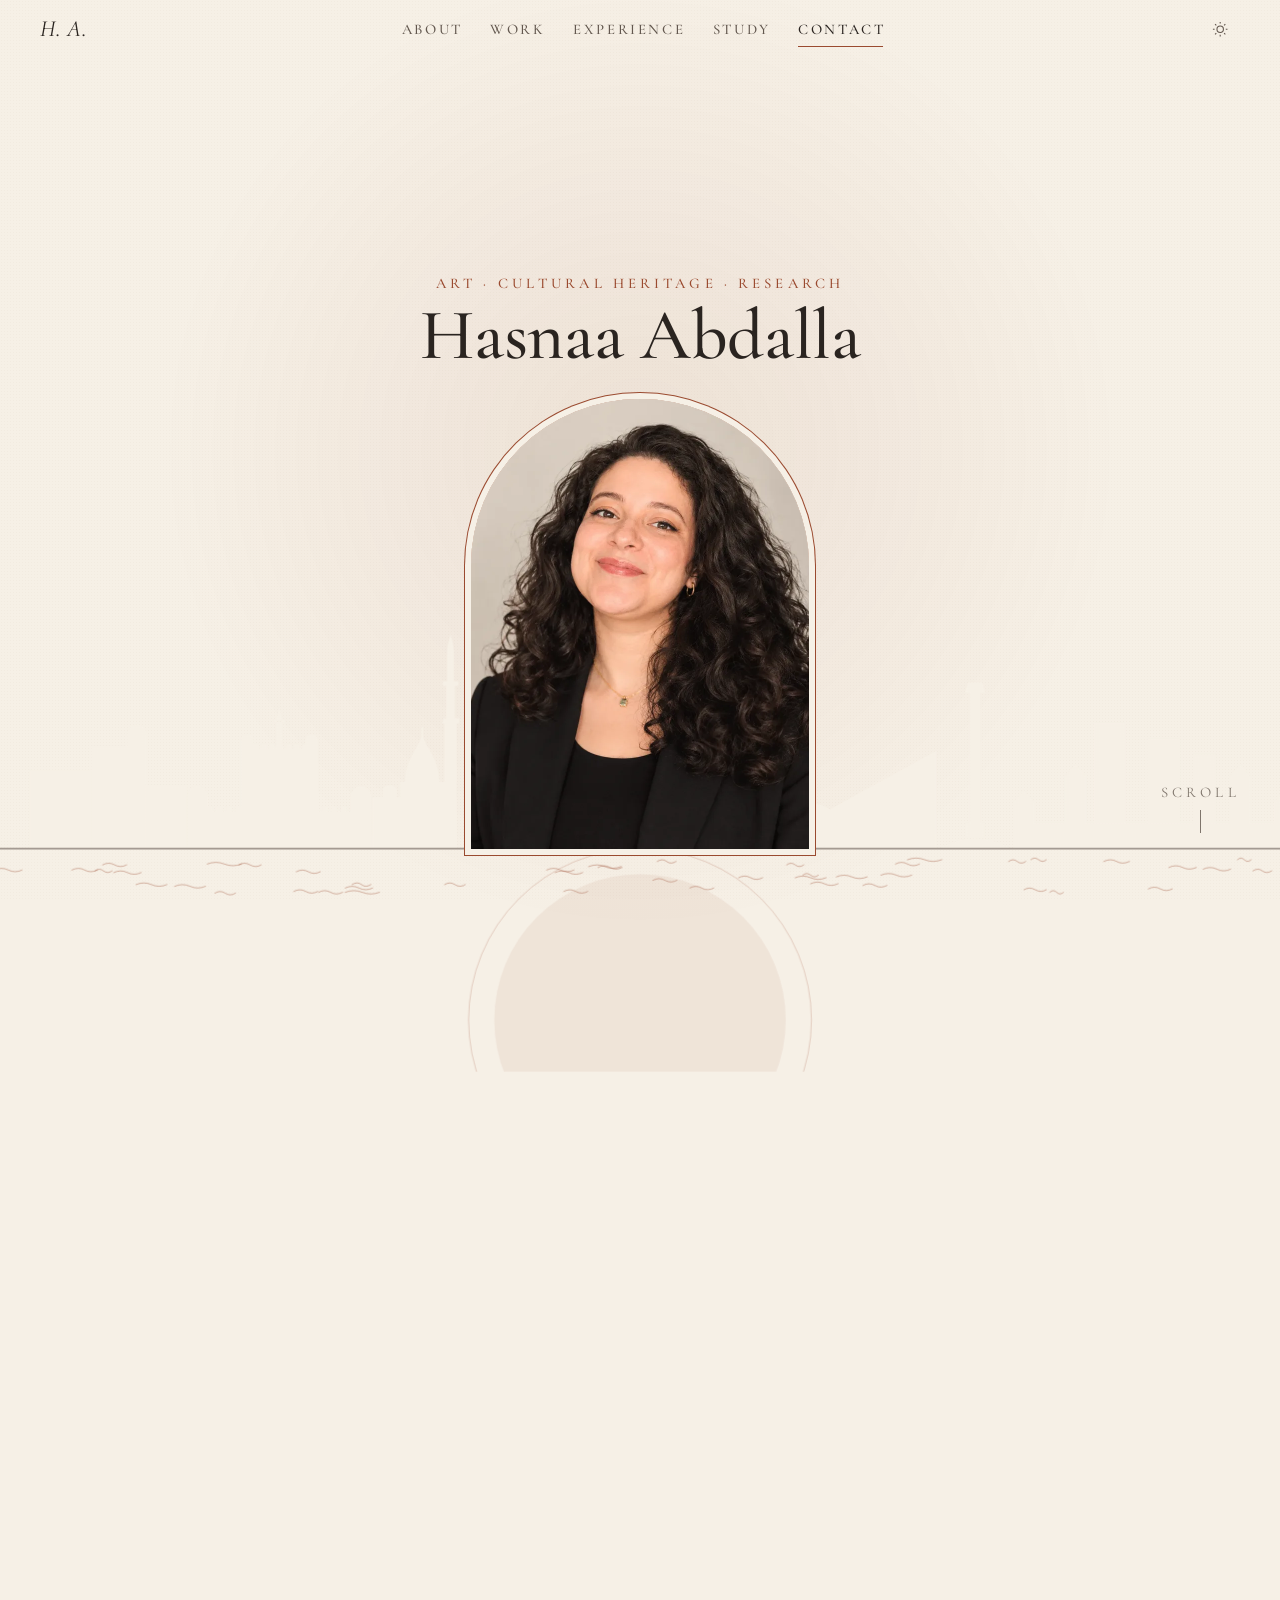
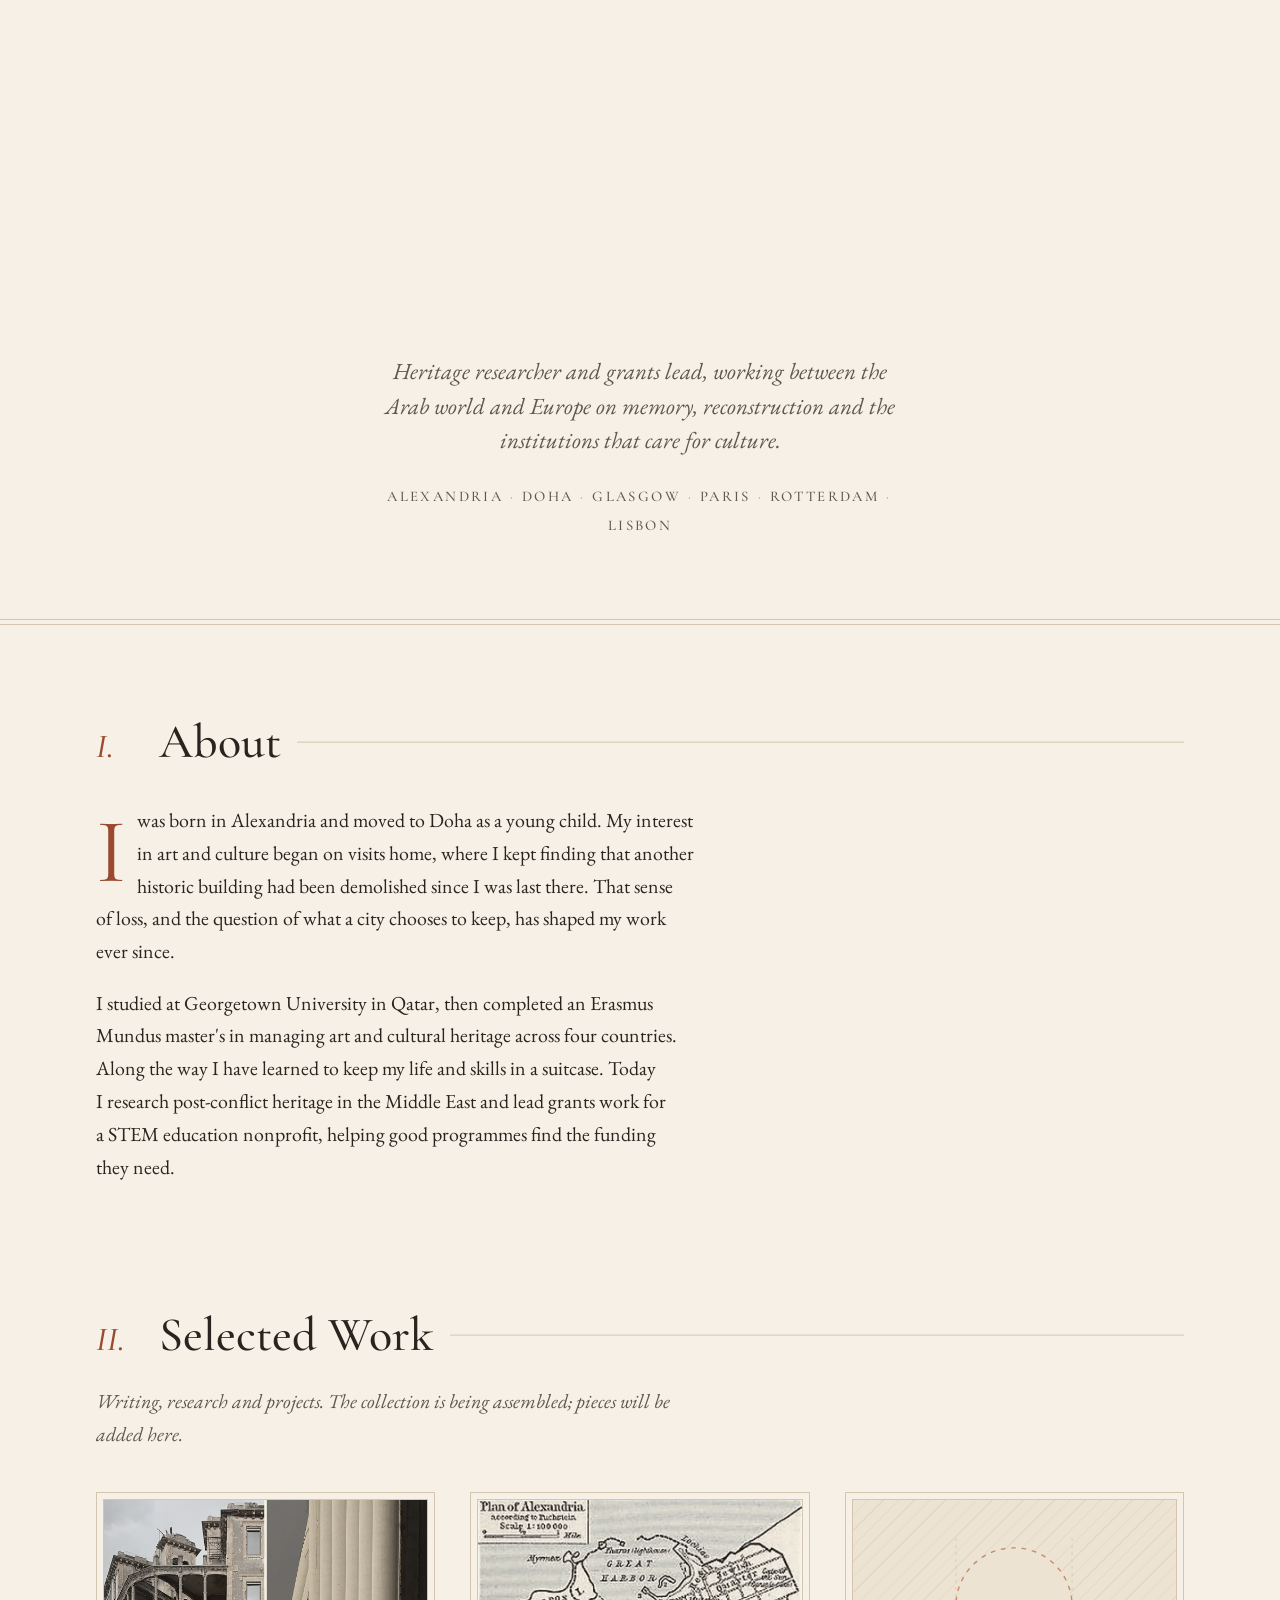
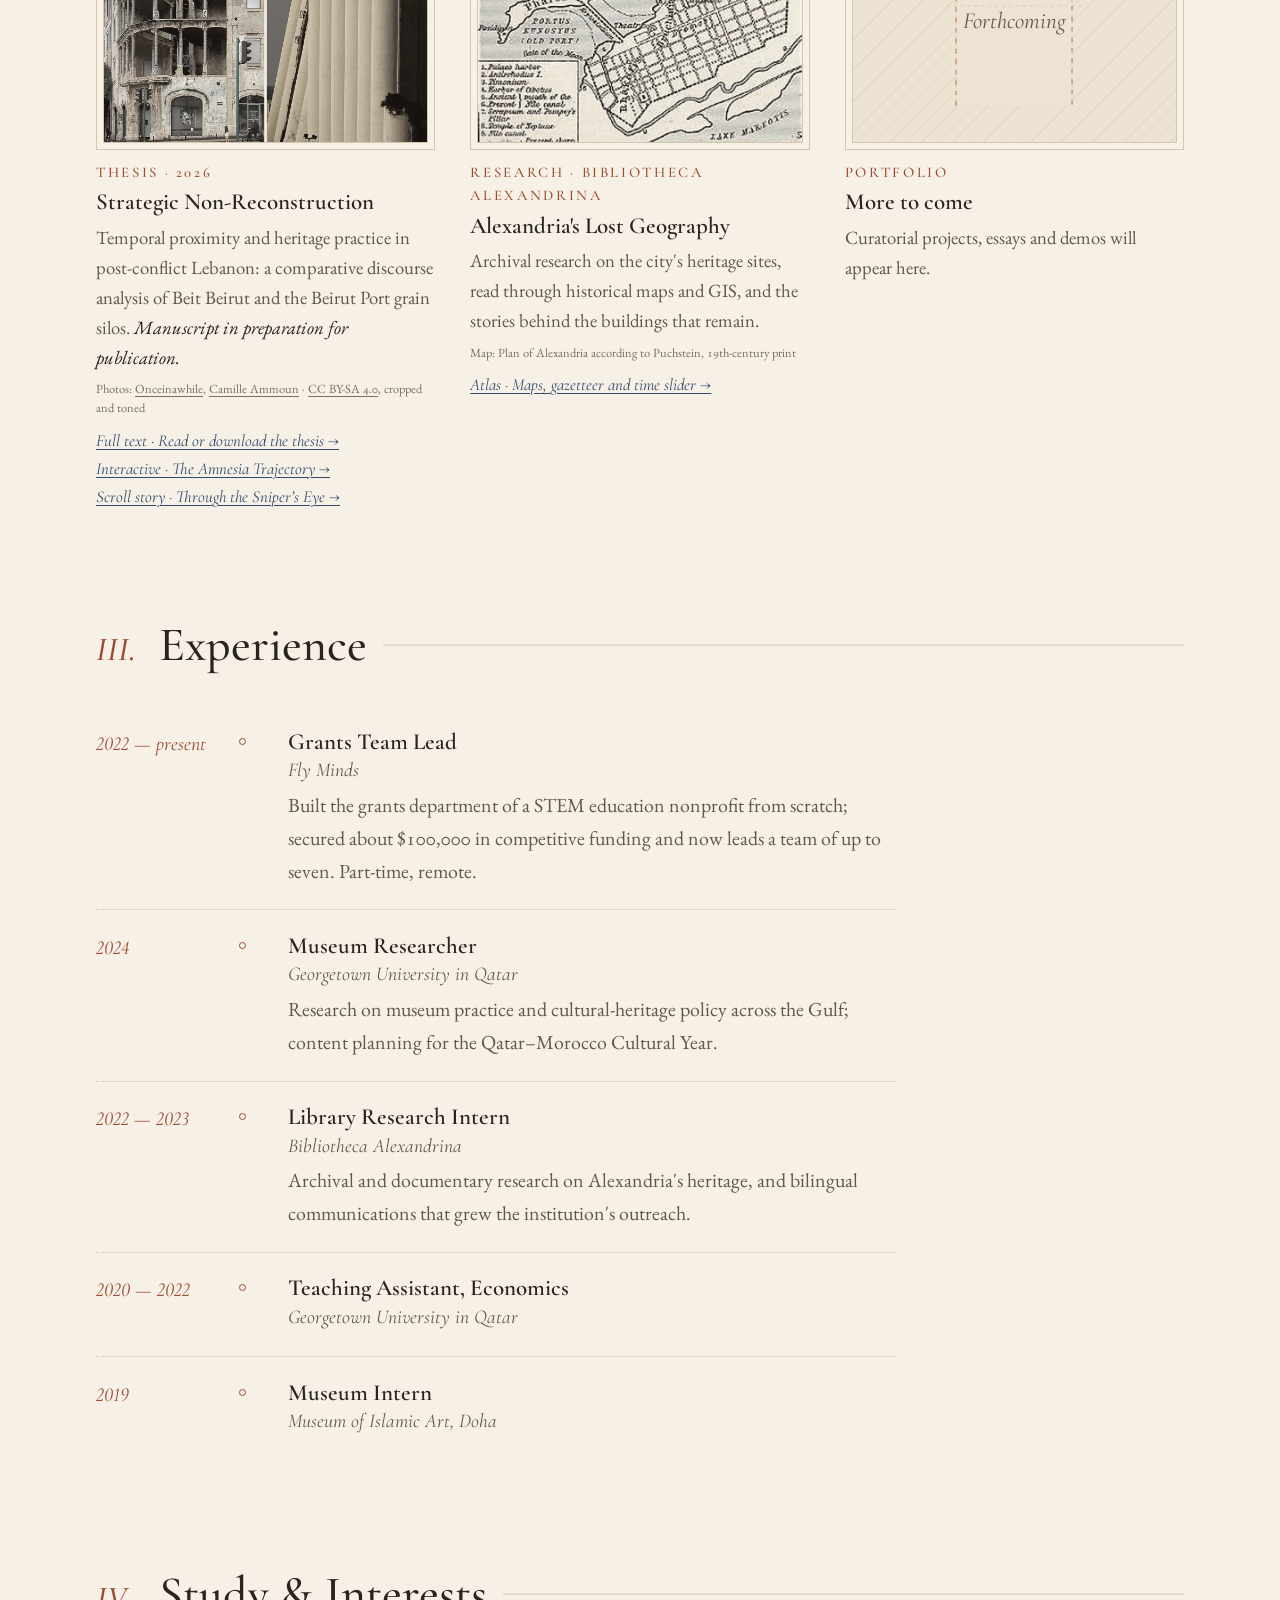
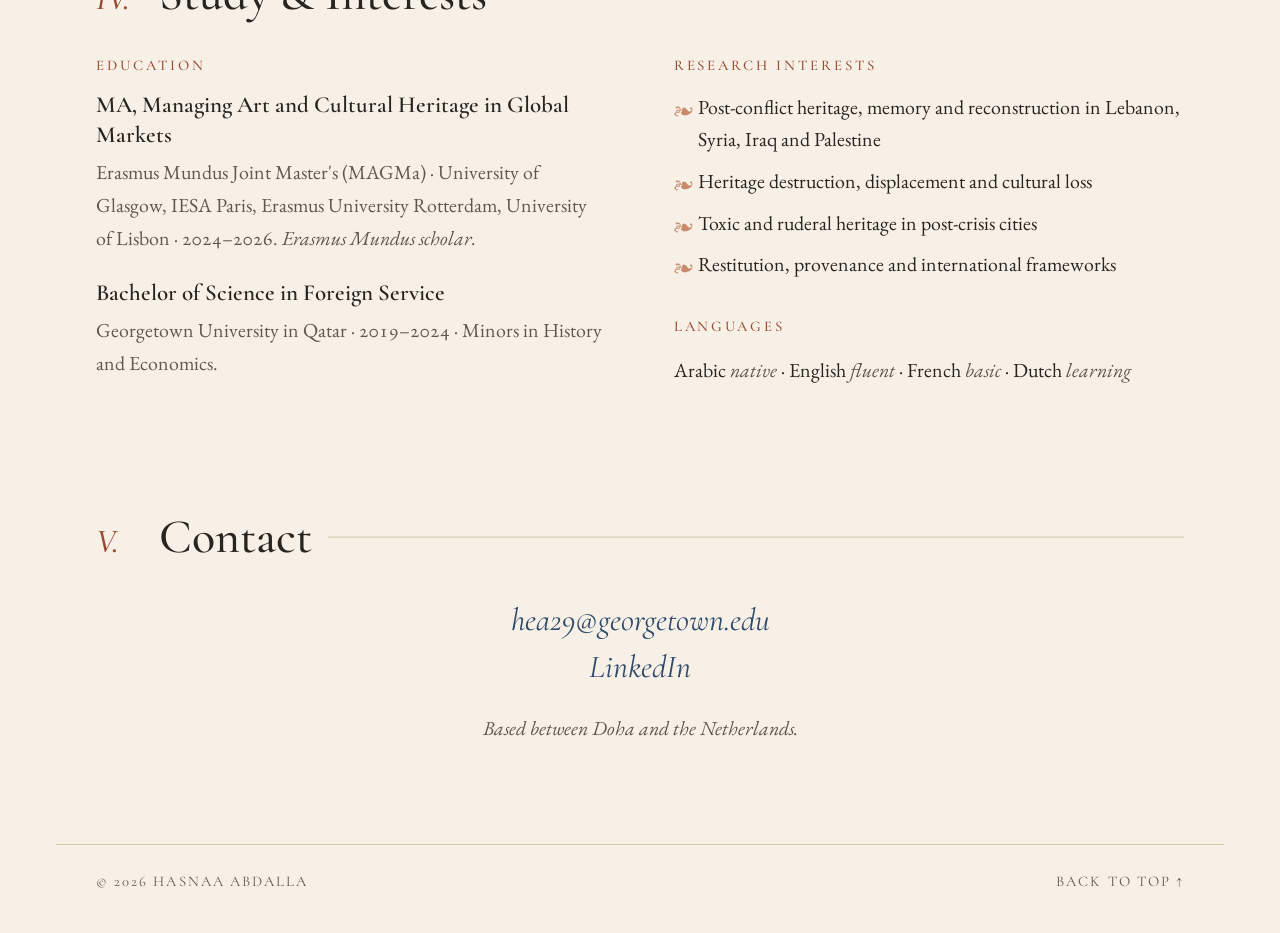
==== commit df8d19cf: "Publish the full thesis: new thesis page with PDF download - work/thesis/: title page, abstract, con" ====
--- a/index.html
+++ b/index.html
@@ -225,6 +225,7 @@
           <p class="piece-credit">Photos: <a href="https://commons.wikimedia.org/wiki/File:Beit_Beirut_2019.jpg">Onceinawhile</a>,
              <a href="https://commons.wikimedia.org/wiki/File:CAMILLE_AMMOUN_-_SUBSIDENCE_-_SILO_3.jpg">Camille Ammoun</a> ·
              <a href="https://creativecommons.org/licenses/by-sa/4.0/">CC BY-SA 4.0</a>, cropped and toned</p>
+          <p class="piece-link"><a href="work/thesis/">Full text · Read or download the thesis →</a></p>
           <p class="piece-link"><a href="work/amnesia/">Interactive · The Amnesia Trajectory →</a></p>
           <p class="piece-link"><a href="work/sniper/">Scroll story · Through the Sniper’s Eye →</a></p>
         </article>
